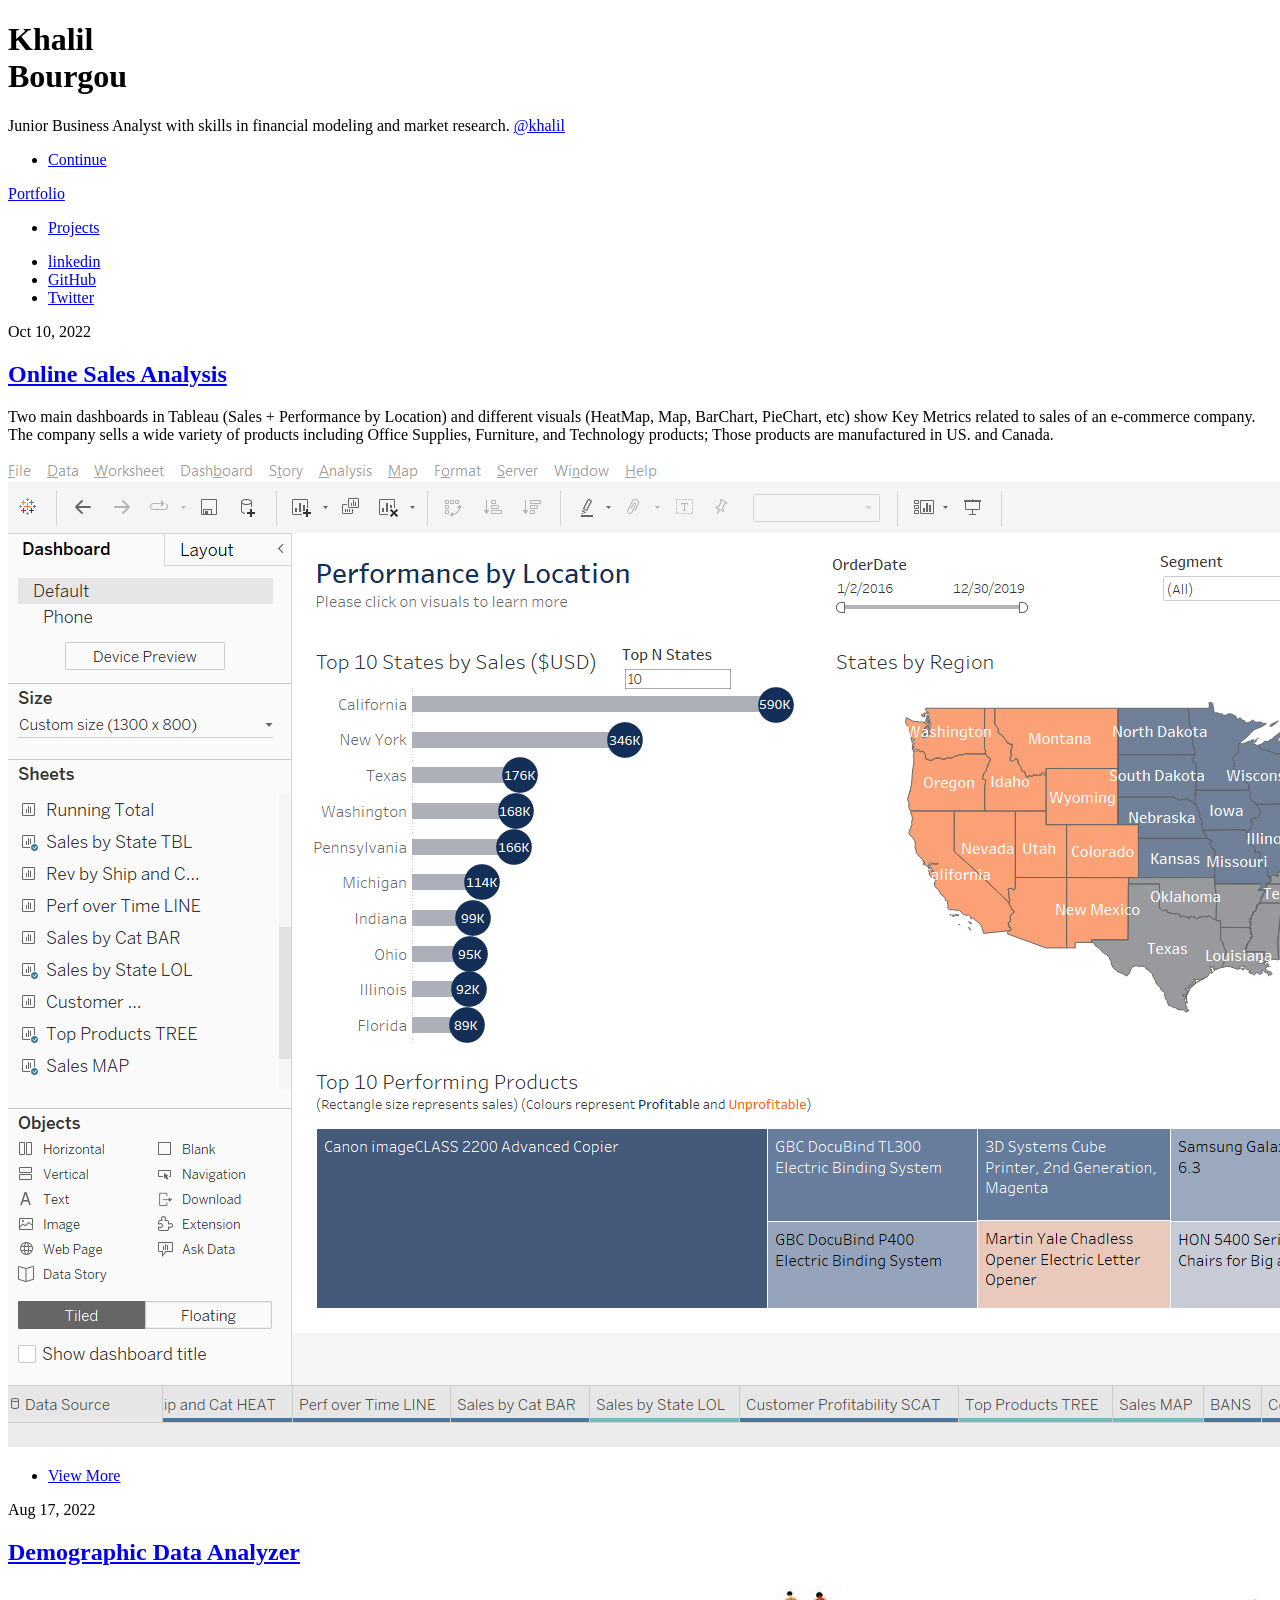
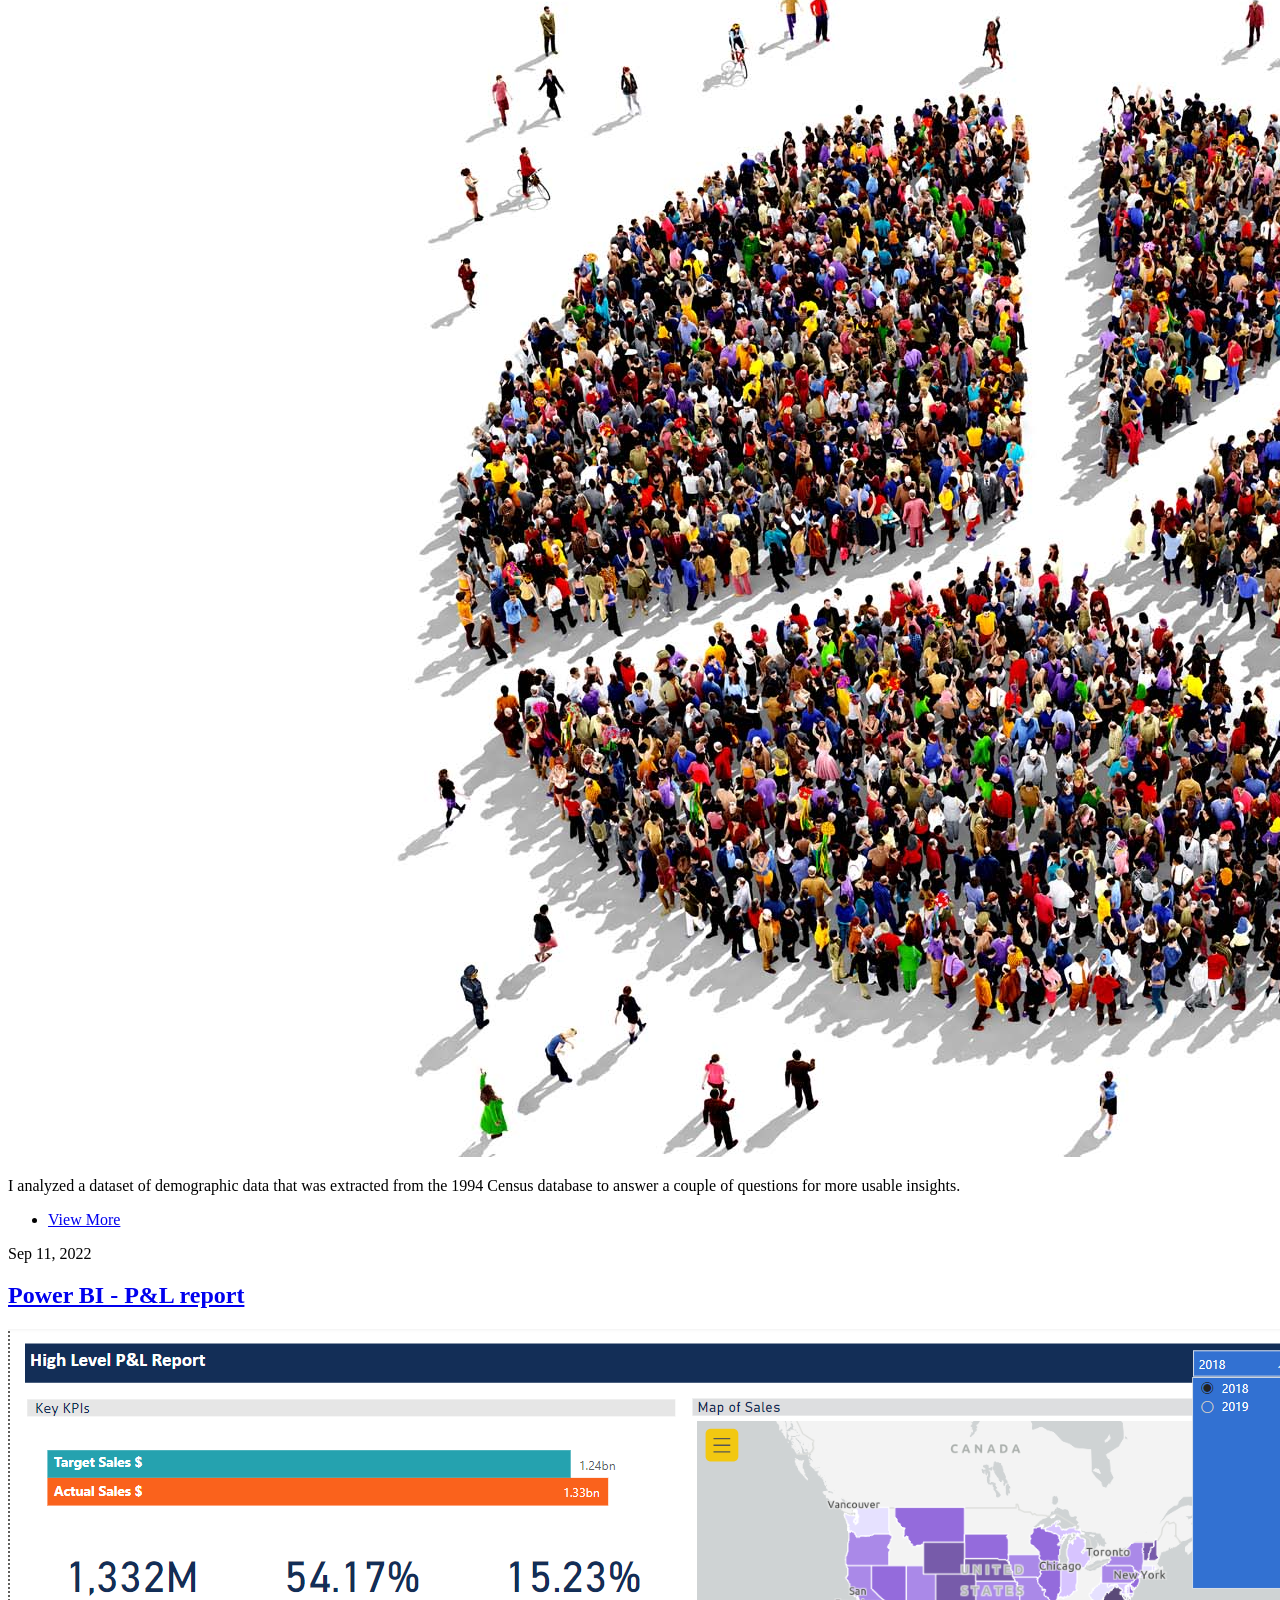
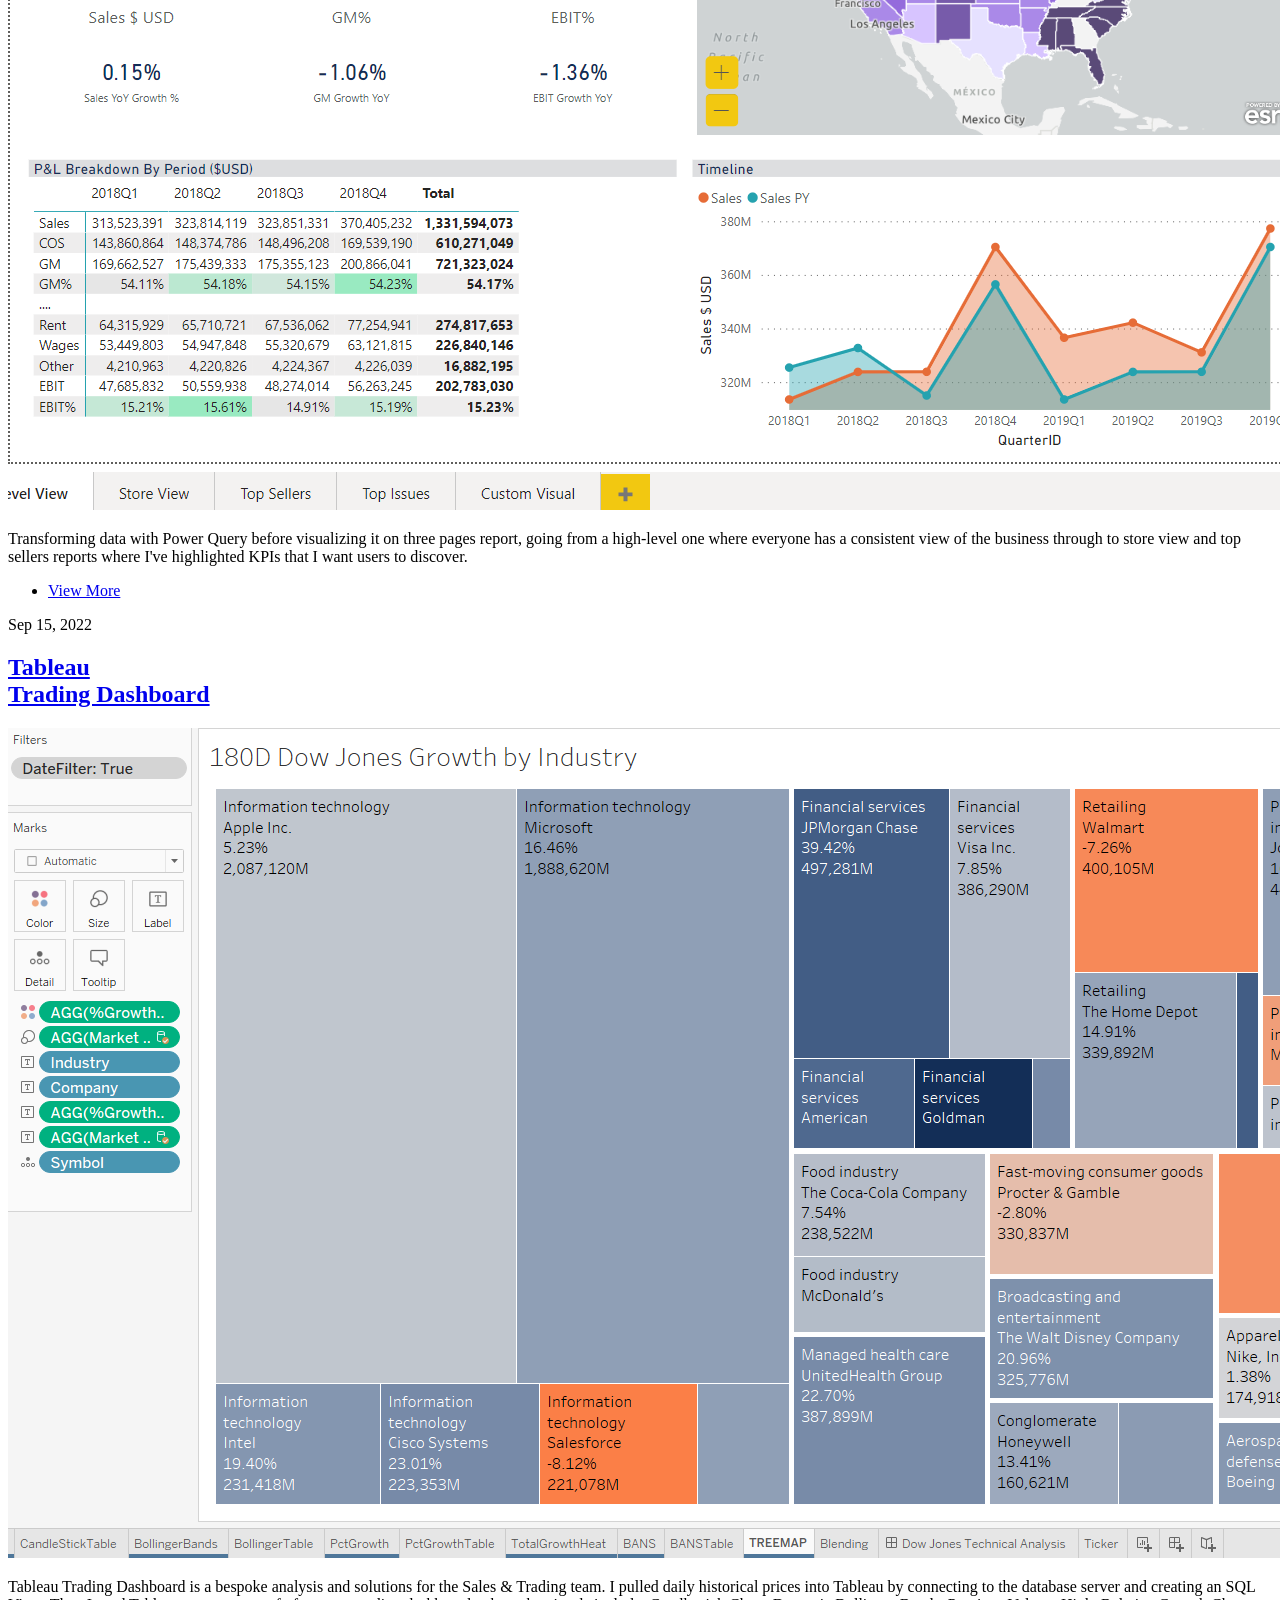
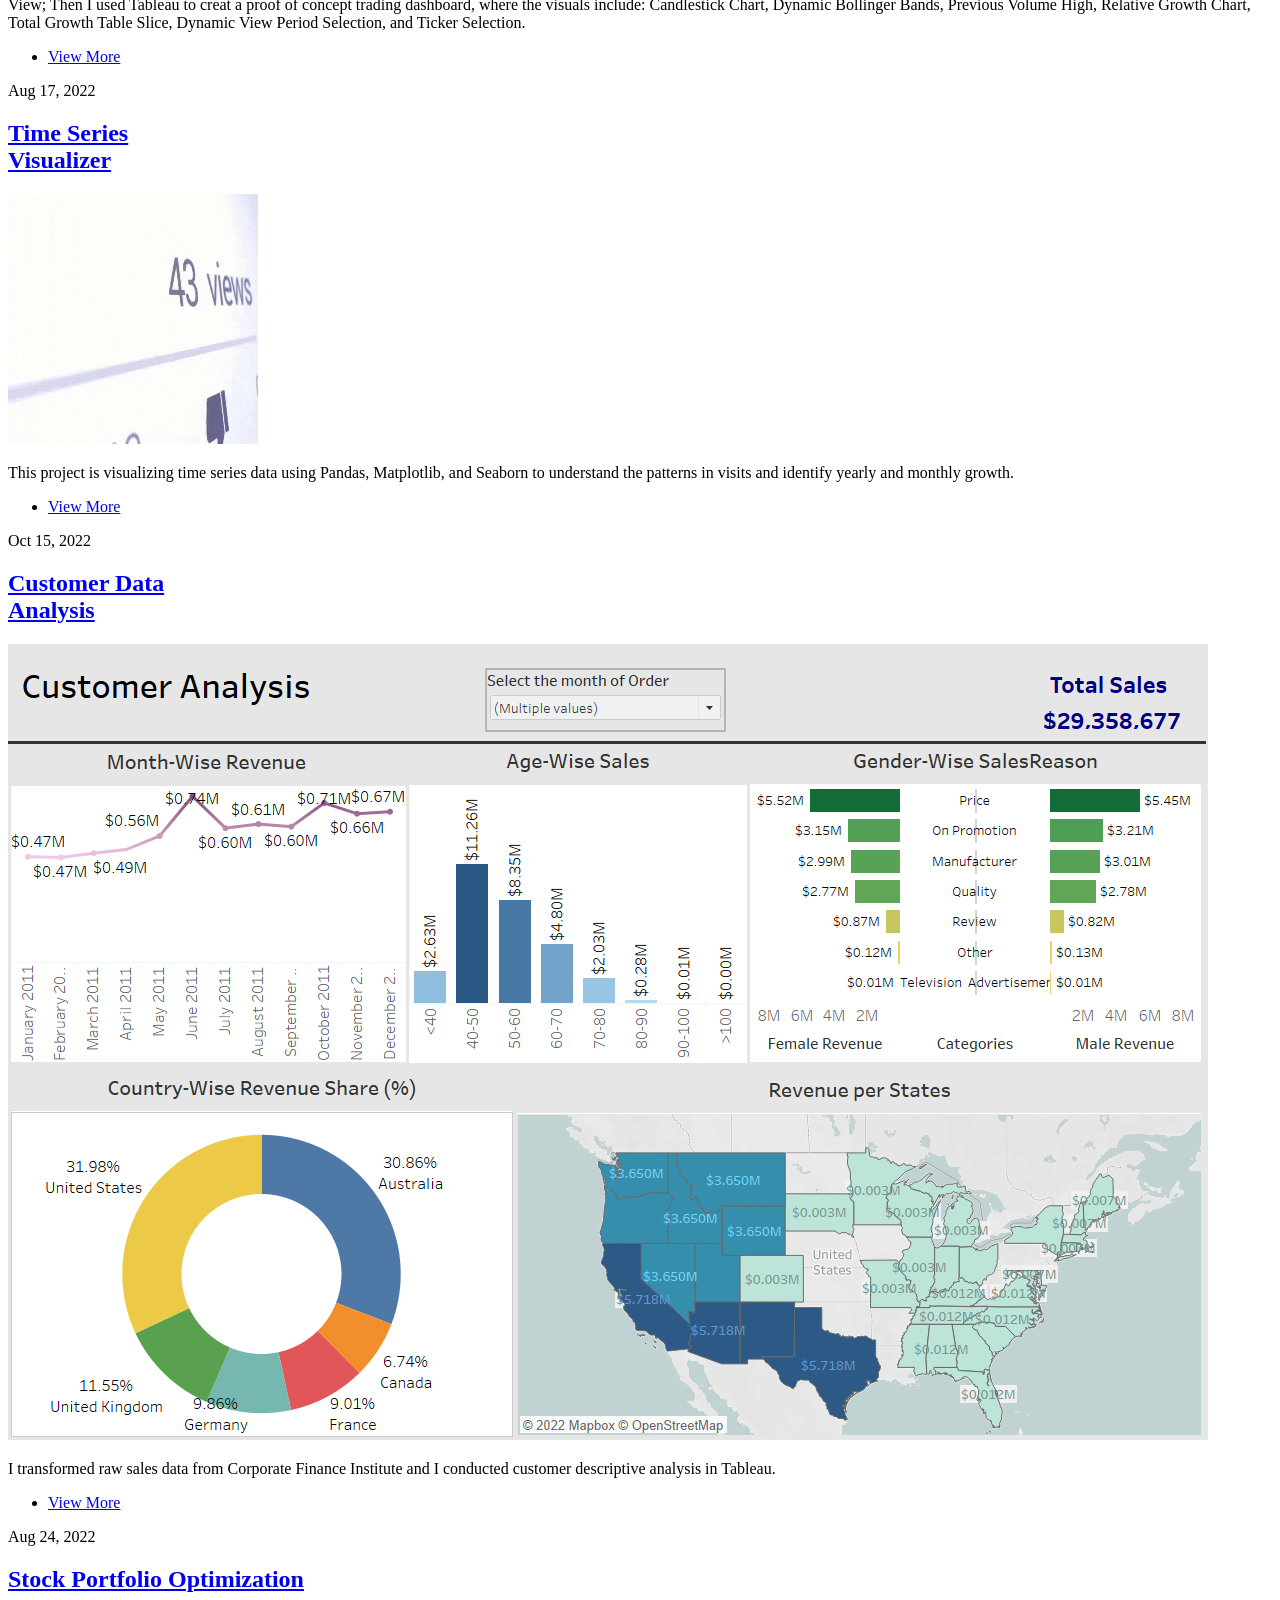
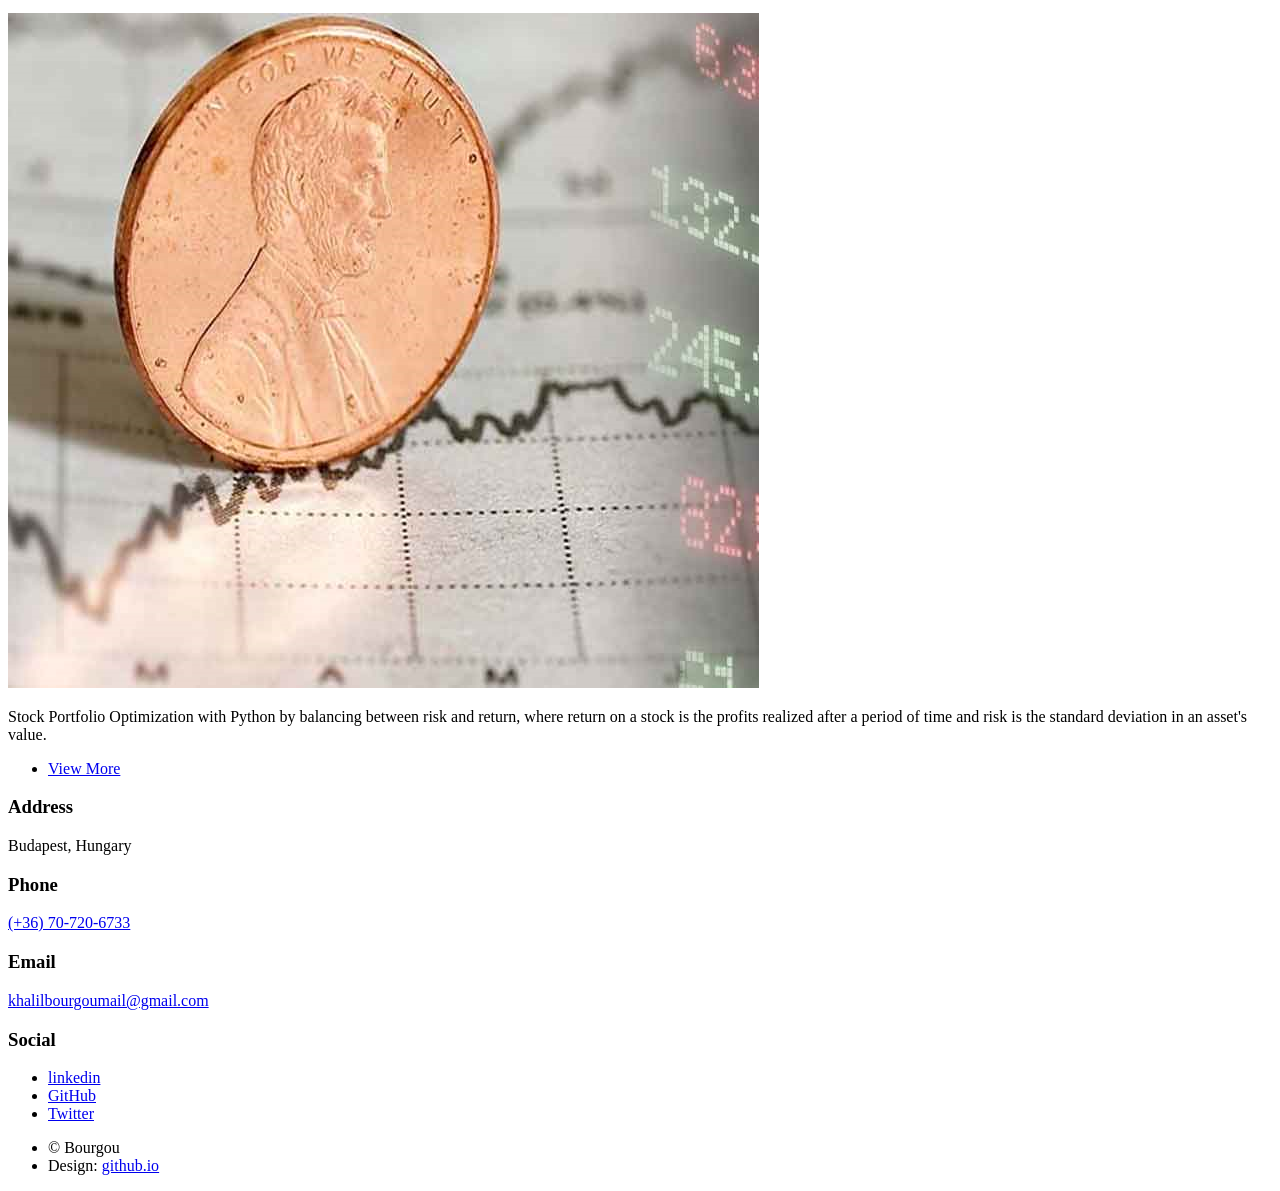
==== index.html @ 2103de6a "Init" ====
<!DOCTYPE HTML>
<!--
	Bourgov
-->
<html>
	<head>
		<title>Khalil Bourgou Portfolio</title>
		<meta charset="utf-8" />
		<meta name="viewport" content="width=device-width, initial-scale=1, user-scalable=no" />
		<link rel="stylesheet" href="assets/css/main.css" />
		<noscript><link rel="stylesheet" href="assets/css/noscript.css" /></noscript>
	</head>
	<body class="is-preload">

		<!-- Wrapper -->
			<div id="wrapper" class="fade-in">

				<!-- Intro -->
					<div id="intro">
						<h1>Khalil<br />
						Bourgou</h1>
						<p>Junior Business Analyst with skills in financial modeling and market research.  <a href="https://www.linkedin.com/in/khalilbourgou/">@khalil</a> 
						<ul class="actions">
							<li><a href="#header" class="button icon solid solo fa-arrow-down scrolly">Continue</a></li>
						</ul>
					</div>

				<!-- Header -->
					<header id="header">
						<a href="index.html" class="logo">Portfolio</a>
					</header>

				<!-- Nav -->
					<nav id="nav">
						<ul class="links">
							<li class="active"><a href="index.html">Projects</a></li>
							
						</ul>
						<ul class="icons">
							<li><a href="https://www.linkedin.com/in/khalilbourgou/" class="icon brands alt fa-linkedin"><span class="label">linkedin</span></a></li>
							<li><a href="https://github.com/Bourgov" class="icon brands alt fa-github"><span class="label">GitHub</span></a></li>
							<li><a href="https://twitter.com/Bourgou_" class="icon brands alt fa-twitter"><span class="label">Twitter</span></a></li>
						</ul>
					</nav>

				<!-- Main -->
					<div id="main">

						<!-- Featured Post -->
							<article class="post featured">
								<header class="major">
									<span class="date">Oct 10, 2022</span>
									<h2><a href="https://public.tableau.com/views/OnlineSalesAnalysis_16673229052980/PerformancebyLocation?:language=en-US&publish=yes&:display_count=n&:origin=viz_share_link">Online Sales Analysis<br />
									</a></h2>
									<p>Two main dashboards in Tableau (Sales + Performance by Location) and different visuals (HeatMap, Map, BarChart, PieChart, etc) show Key Metrics related to sales of an e-commerce company. The company sells a wide variety of products including Office Supplies, Furniture, and Technology products; Those products are manufactured in US. and Canada.
									</p>
								</header>
								<a href="https://public.tableau.com/views/OnlineSalesAnalysis_16673229052980/PerformancebyLocation?:language=en-US&publish=yes&:display_count=n&:origin=viz_share_link" class="image main"><img src="images/mainsales.png" alt="" /></a>
								<ul class="actions special">
									<li><a href="https://public.tableau.com/views/OnlineSalesAnalysis_16673229052980/PerformancebyLocation?:language=en-US&publish=yes&:display_count=n&:origin=viz_share_link" class="button large">View More</a></li>
								</ul>
							</article>

						<!-- Posts -->
							<section class="posts">
								<article>
									<header>
										<span class="date">Aug 17, 2022</span>
									<h2><a href="https://replit.com/@Bourgov/boilerplate-demographic-data-analyzer-Done?v=1#README.md">Demographic Data Analyzer<br />
									</a></h2>
								</header>
								<a href="https://replit.com/@Bourgov/boilerplate-demographic-data-analyzer-Done?v=1#README.md" class="image fit"><img src="images/demo.png" alt="" /></a>
								<p>I analyzed a dataset of demographic data that was extracted from the 1994 Census database to answer a couple of questions for more usable insights.<br />
								</p>
								<ul class="actions special">
									<li><a href="https://replit.com/@Bourgov/boilerplate-demographic-data-analyzer-Done?v=1#README.md" class="button">View More</a></li>
								</ul>
								</article>
								<article>
									<header>
										<span class="date">Sep 11, 2022</span>
										<h2><a href="https://github.com/Bourgov/PowerBI-Projects/blob/05364cc1189643a9fe2a55ef264ee5421b95c318/Power%20BI%20-%20P&L%20report.pdf">Power BI - P&L report</a></h2>
									</header>
									<a href="https://github.com/Bourgov/PowerBI-Projects/blob/05364cc1189643a9fe2a55ef264ee5421b95c318/Power%20BI%20-%20P&L%20report.pdf" class="image fit"><img src="images/powerbi.png" alt="" /></a>
									<p>Transforming data with Power Query before visualizing it on three pages report, going from a high-level one where everyone has a consistent view of the business through to store view and top sellers reports where I've highlighted KPIs that I want users to discover.</p>
									<ul class="actions special">
										<li><a href="https://github.com/Bourgov/PowerBI-Projects/blob/05364cc1189643a9fe2a55ef264ee5421b95c318/Power%20BI%20-%20P&L%20report.pdf" class="button">View More</a></li>
									</ul>
								</article>
								<article>
									<header>
										<span class="date">Sep 15, 2022</span>
										<h2><a href="https://public.tableau.com/views/TradingDashboard_16673112349890/DowJonesTechnicalAnalysis?:language=en-US&publish=yes&:display_count=n&:origin=viz_share_link">Tableau<br />
										Trading Dashboard</a></h2>
									</header>
									<a href="https://public.tableau.com/views/TradingDashboard_16673112349890/DowJonesTechnicalAnalysis?:language=en-US&publish=yes&:display_count=n&:origin=viz_share_link" class="image fit"><img src="images/trading.png" alt="" /></a>
									<p>Tableau Trading Dashboard is a bespoke analysis and solutions for the Sales & Trading team. I pulled daily historical prices into Tableau by connecting to the database server and creating an SQL View; Then I used Tableau to creat a proof of concept trading dashboard, where the visuals include: 
										Candlestick Chart, Dynamic Bollinger Bands, Previous Volume High, Relative Growth Chart, Total Growth Table Slice, Dynamic View Period Selection, and Ticker Selection.  </p>
									<ul class="actions special">
										<li><a href="https://public.tableau.com/views/TradingDashboard_16673112349890/DowJonesTechnicalAnalysis?:language=en-US&publish=yes&:display_count=n&:origin=viz_share_link" class="button">View More</a></li>
									</ul>
								</article>
								<article>
									<header>
										<span class="date">Aug 17, 2022</span>
										<h2><a href="https://replit.com/@Bourgov/Timeseriesvisualizer?v=1">Time Series<br />
										Visualizer</a></h2>
									</header>
									<a href="https://replit.com/@Bourgov/Timeseriesvisualizer?v=1" class="image fit"><img src="images/giphy.gif" alt="" /></a>
									<p>This project is visualizing time series data using Pandas, Matplotlib, and Seaborn to understand the patterns in visits and identify yearly and monthly growth.</p>
									<ul class="actions special">
										<li><a href="https://replit.com/@Bourgov/Timeseriesvisualizer?v=1" class="button">View More</a></li>
									</ul>
								</article>
								<article>
									<header>
										<span class="date">Oct 15, 2022</span>
										<h2><a href="https://public.tableau.com/views/sales_16667332130280/CustomerAnalysisDashboard?:language=en-US&publish=yes&:display_count=n&:origin=viz_share_link">Customer Data <br />
											Analysis</a></h2>
									</header>
									<a href="https://public.tableau.com/views/sales_16667332130280/CustomerAnalysisDashboard?:language=en-US&publish=yes&:display_count=n&:origin=viz_share_link" class="image fit"><img src="images/cda.png" alt="" /></a>
									<p>I transformed raw sales data from Corporate Finance Institute and I conducted customer descriptive analysis in Tableau.</p>
									<ul class="actions special">
										<li><a href="https://public.tableau.com/views/sales_16667332130280/CustomerAnalysisDashboard?:language=en-US&publish=yes&:display_count=n&:origin=viz_share_link" class="button">View More</a></li>
									</ul>
								</article>
								<article>
									<header>
										<span class="date">Aug 24, 2022</span>
										<h2><a href="https://github.com/Bourgov/Portfolio-Opt.git">Stock Portfolio Optimization<br />
										</a></h2>
									</header>
									<a href="https://github.com/Bourgov/Portfolio-Opt.git" class="image fit"><img src="images/stock.png" alt="" /></a>
									<p>Stock Portfolio Optimization with Python by balancing between risk and return, where return on a stock is the profits realized after a period of time and risk is the standard deviation in an asset's value.</p>
									<ul class="actions special">
										<li><a href="https://github.com/Bourgov/Portfolio-Opt.git" class="button">View More</a></li>
									</ul>
								</article>
								
							</section>



					</div>

				<!-- Footer -->
					<footer id="footer">
						</section>
						<section class="split contact">
							<section class="alt">
								<h3>Address</h3>
								<p>Budapest, Hungary<br />
								</p>
							</section>
							<section>
								<h3>Phone</h3>
								<p><a href="#">(+36) 70-720-6733</a></p>
							</section>
							<section>
								<h3>Email</h3>
								<p><a href="#">khalilbourgoumail@gmail.com</a></p>
							</section>
							<section>
								<h3>Social</h3>
								<ul class="icons alt">
									<li><a href="https://www.linkedin.com/in/khalilbourgou/" class="icon brands alt fa-linkedin"><span class="label">linkedin</span></a></li>
									<li><a href="https://github.com/Bourgov" class="icon brands alt fa-github"><span class="label">GitHub</span></a></li>
									<li><a href="https://twitter.com/Bourgou_" class="icon brands alt fa-twitter"><span class="label">Twitter</span></a></li>
								</ul>
							</section>
						</section>
					</footer>

				<!-- Copyright -->
					<div id="copyright">
						<ul><li>&copy; Bourgou</li><li>Design: <a href="https://bourgov.github.io">github.io</a></li></ul>
					</div>

			</div>

		<!-- Scripts -->
			<script src="assets/js/jquery.min.js"></script>
			<script src="assets/js/jquery.scrollex.min.js"></script>
			<script src="assets/js/jquery.scrolly.min.js"></script>
			<script src="assets/js/browser.min.js"></script>
			<script src="assets/js/breakpoints.min.js"></script>
			<script src="assets/js/util.js"></script>
			<script src="assets/js/main.js"></script>

	</body>
</html>
---- assets/css/main.css ----
@import url(fontawesome-all.min.css);
@import url("https://fonts.googleapis.com/css?family=Merriweather:300,700,300italic,700italic|Source+Sans+Pro:900");

/*
	Massively by HTML5 UP
	html5up.net | @ajlkn
	Free for personal and commercial use under the CCA 3.0 license (html5up.net/license)
*/

html, body, div, span, applet, object,
iframe, h1, h2, h3, h4, h5, h6, p, blockquote,
pre, a, abbr, acronym, address, big, cite,
code, del, dfn, em, img, ins, kbd, q, s, samp,
small, strike, strong, sub, sup, tt, var, b,
u, i, center, dl, dt, dd, ol, ul, li, fieldset,
form, label, legend, table, caption, tbody,
tfoot, thead, tr, th, td, article, aside,
canvas, details, embed, figure, figcaption,
footer, header, hgroup, menu, nav, output, ruby,
section, summary, time, mark, audio, video {
	margin: 0;
	padding: 0;
	border: 0;
	font-size: 100%;
	font: inherit;
	vertical-align: baseline;}

article, aside, details, figcaption, figure,
footer, header, hgroup, menu, nav, section {
	display: block;}

body {
	line-height: 1;
}

ol, ul {
	list-style: none;
}

blockquote, q {
	quotes: none;
}

	blockquote:before, blockquote:after, q:before, q:after {
		content: '';
		content: none;
	}

table {
	border-collapse: collapse;
	border-spacing: 0;
}

body {
	-webkit-text-size-adjust: none;
}

mark {
	background-color: transparent;
	color: inherit;
}

input::-moz-focus-inner {
	border: 0;
	padding: 0;
}

input, select, textarea {
	-moz-appearance: none;
	-webkit-appearance: none;
	-ms-appearance: none;
	appearance: none;
}

/* Basic */

	@-ms-viewport {
		width: device-width;
	}

	body {
		-ms-overflow-style: scrollbar;
	}

	@media screen and (max-width: 480px) {

		html, body {
			min-width: 320px;
		}

	}

	html {
		box-sizing: border-box;
	}

	*, *:before, *:after {
		box-sizing: inherit;
	}

	body {
		background-color: #1e252d;
	}

		body.is-preload *, body.is-preload *:before, body.is-preload *:after {
			-moz-animation: none !important;
			-webkit-animation: none !important;
			-ms-animation: none !important;
			animation: none !important;
			-moz-transition: none !important;
			-webkit-transition: none !important;
			-ms-transition: none !important;
			transition: none !important;
		}

/* Type */

	html {
		font-size: 16pt;
	}

		@media screen and (max-width: 1680px) {

			html {
				font-size: 12pt;
			}

		}

		@media screen and (max-width: 1280px) {

			html {
				font-size: 11pt;
			}

		}

		@media screen and (max-width: 360px) {

			html {
				font-size: 10pt;
			}

		}

	body {
		color: #212931;
	}

	body, input, select, textarea {
		font-family: "Merriweather", Georgia, serif;
		font-weight: 300;
		font-size: 1rem;
		line-height: 2.375;
	}

	a {
		-moz-transition: color 0.2s ease-in-out, background-color 0.2s ease-in-out, border-color 0.2s ease-in-out, box-shadow 0.2s ease-in-out;
		-webkit-transition: color 0.2s ease-in-out, background-color 0.2s ease-in-out, border-color 0.2s ease-in-out, box-shadow 0.2s ease-in-out;
		-ms-transition: color 0.2s ease-in-out, background-color 0.2s ease-in-out, border-color 0.2s ease-in-out, box-shadow 0.2s ease-in-out;
		transition: color 0.2s ease-in-out, background-color 0.2s ease-in-out, border-color 0.2s ease-in-out, box-shadow 0.2s ease-in-out;
		border-bottom: dotted 1px;
		text-decoration: none;
	}

		a:hover {
			border-bottom-color: transparent;
		}

	strong, b {
		font-weight: 600;
	}

	em, i {
		font-style: italic;
	}

	p {
		text-align: justify;
		margin: 0 0 2rem 0;
	}

	h1, h2, h3, h4, h5, h6 {
		font-family: "Source Sans Pro", Helvetica, sans-serif;
		font-weight: 900;
		line-height: 1.5;
		letter-spacing: 0.075em;
		text-transform: uppercase;
		margin: 0 0 1rem 0;
	}

		h1 a, h2 a, h3 a, h4 a, h5 a, h6 a {
			border-bottom: 0;
			color: inherit;
			text-decoration: none;
		}

	h1 {
		font-size: 4rem;
		line-height: 1.1;
		margin: 0 0 2rem 0;
	}

	h2 {
		font-size: 1.75rem;
		line-height: 1.3;
		margin: 0 0 1.5rem 0;
	}

	h3 {
		font-size: 1.25rem;
		margin: 0 0 1.5rem 0;
	}

	h4 {
		font-size: 1rem;
	}

	h5 {
		font-size: 0.9rem;
	}

	h6 {
		font-size: 0.8rem;
	}

	sub {
		font-size: 0.8rem;
		position: relative;
		top: 0.5rem;
	}

	sup {
		font-size: 0.8rem;
		position: relative;
		top: -0.5rem;
	}

	blockquote {
		border-left: solid 4px;
		font-style: italic;
		margin: 0 0 2rem 0;
		padding: 0.5rem 0 0.5rem 2rem;
	}

	code {
		border: solid 2px;
		font-family: "Courier New", monospace;
		font-size: 0.9rem;
		margin: 0 0.25rem;
		padding: 0.25rem 0.65rem;
	}

	pre {
		-webkit-overflow-scrolling: touch;
		font-family: "Courier New", monospace;
		font-size: 0.9rem;
		margin: 0 0 2rem 0;
	}

		pre code {
			display: block;
			line-height: 1.75;
			padding: 1rem 1.5rem;
			overflow-x: auto;
		}

	hr {
		border: 0;
		border-bottom: solid 2px;
		margin: 3rem 0;
	}

		hr.major {
			margin: 5rem 0;
		}

	.align-left {
		text-align: left;
	}

	.align-center {
		text-align: center;
	}

	.align-right {
		text-align: right;
	}

	input, select, textarea {
		color: #212931;
	}

	a {
		color: #212931;
		border-bottom-color: rgba(33, 41, 49, 0.5);
	}

		a:hover {
			border-bottom-color: transparent;
			color: #18bfef !important;
		}

	strong, b {
		color: #212931;
	}

	h1, h2, h3, h4, h5, h6 {
		color: #212931;
	}

	blockquote {
		border-left-color: #eeeeee;
	}

	code {
		background: rgba(220, 220, 220, 0.25);
		border-color: #eeeeee;
	}

	hr {
		border-bottom-color: #eeeeee;
	}

/* Row */

	.row {
		display: flex;
		flex-wrap: wrap;
		box-sizing: border-box;
		align-items: stretch;
	}

		.row > * {
			box-sizing: border-box;
		}

		.row.gtr-uniform > * > :last-child {
			margin-bottom: 0;
		}

		.row.aln-left {
			justify-content: flex-start;
		}

		.row.aln-center {
			justify-content: center;
		}

		.row.aln-right {
			justify-content: flex-end;
		}

		.row.aln-top {
			align-items: flex-start;
		}

		.row.aln-middle {
			align-items: center;
		}

		.row.aln-bottom {
			align-items: flex-end;
		}

		.row > .imp {
			order: -1;
		}

		.row > .col-1 {
			width: 8.33333%;
		}

		.row > .off-1 {
			margin-left: 8.33333%;
		}

		.row > .col-2 {
			width: 16.66667%;
		}

		.row > .off-2 {
			margin-left: 16.66667%;
		}

		.row > .col-3 {
			width: 25%;
		}

		.row > .off-3 {
			margin-left: 25%;
		}

		.row > .col-4 {
			width: 33.33333%;
		}

		.row > .off-4 {
			margin-left: 33.33333%;
		}

		.row > .col-5 {
			width: 41.66667%;
		}

		.row > .off-5 {
			margin-left: 41.66667%;
		}

		.row > .col-6 {
			width: 50%;
		}

		.row > .off-6 {
			margin-left: 50%;
		}

		.row > .col-7 {
			width: 58.33333%;
		}

		.row > .off-7 {
			margin-left: 58.33333%;
		}

		.row > .col-8 {
			width: 66.66667%;
		}

		.row > .off-8 {
			margin-left: 66.66667%;
		}

		.row > .col-9 {
			width: 75%;
		}

		.row > .off-9 {
			margin-left: 75%;
		}

		.row > .col-10 {
			width: 83.33333%;
		}

		.row > .off-10 {
			margin-left: 83.33333%;
		}

		.row > .col-11 {
			width: 91.66667%;
		}

		.row > .off-11 {
			margin-left: 91.66667%;
		}

		.row > .col-12 {
			width: 100%;
		}

		.row > .off-12 {
			margin-left: 100%;
		}

		.row.gtr-0 {
			margin-top: 0;
			margin-left: 0rem;
		}

			.row.gtr-0 > * {
				padding: 0 0 0 0rem;
			}

			.row.gtr-0.gtr-uniform {
				margin-top: 0rem;
			}

				.row.gtr-0.gtr-uniform > * {
					padding-top: 0rem;
				}

		.row.gtr-25 {
			margin-top: 0;
			margin-left: -0.375rem;
		}

			.row.gtr-25 > * {
				padding: 0 0 0 0.375rem;
			}

			.row.gtr-25.gtr-uniform {
				margin-top: -0.375rem;
			}

				.row.gtr-25.gtr-uniform > * {
					padding-top: 0.375rem;
				}

		.row.gtr-50 {
			margin-top: 0;
			margin-left: -0.75rem;
		}

			.row.gtr-50 > * {
				padding: 0 0 0 0.75rem;
			}

			.row.gtr-50.gtr-uniform {
				margin-top: -0.75rem;
			}

				.row.gtr-50.gtr-uniform > * {
					padding-top: 0.75rem;
				}

		.row {
			margin-top: 0;
			margin-left: -1.5rem;
		}

			.row > * {
				padding: 0 0 0 1.5rem;
			}

			.row.gtr-uniform {
				margin-top: -1.5rem;
			}

				.row.gtr-uniform > * {
					padding-top: 1.5rem;
				}

		.row.gtr-150 {
			margin-top: 0;
			margin-left: -2.25rem;
		}

			.row.gtr-150 > * {
				padding: 0 0 0 2.25rem;
			}

			.row.gtr-150.gtr-uniform {
				margin-top: -2.25rem;
			}

				.row.gtr-150.gtr-uniform > * {
					padding-top: 2.25rem;
				}

		.row.gtr-200 {
			margin-top: 0;
			margin-left: -3rem;
		}

			.row.gtr-200 > * {
				padding: 0 0 0 3rem;
			}

			.row.gtr-200.gtr-uniform {
				margin-top: -3rem;
			}

				.row.gtr-200.gtr-uniform > * {
					padding-top: 3rem;
				}

		@media screen and (max-width: 1680px) {

			.row {
				display: flex;
				flex-wrap: wrap;
				box-sizing: border-box;
				align-items: stretch;
			}

				.row > * {
					box-sizing: border-box;
				}

				.row.gtr-uniform > * > :last-child {
					margin-bottom: 0;
				}

				.row.aln-left {
					justify-content: flex-start;
				}

				.row.aln-center {
					justify-content: center;
				}

				.row.aln-right {
					justify-content: flex-end;
				}

				.row.aln-top {
					align-items: flex-start;
				}

				.row.aln-middle {
					align-items: center;
				}

				.row.aln-bottom {
					align-items: flex-end;
				}

				.row > .imp-xlarge {
					order: -1;
				}

				.row > .col-1-xlarge {
					width: 8.33333%;
				}

				.row > .off-1-xlarge {
					margin-left: 8.33333%;
				}

				.row > .col-2-xlarge {
					width: 16.66667%;
				}

				.row > .off-2-xlarge {
					margin-left: 16.66667%;
				}

				.row > .col-3-xlarge {
					width: 25%;
				}

				.row > .off-3-xlarge {
					margin-left: 25%;
				}

				.row > .col-4-xlarge {
					width: 33.33333%;
				}

				.row > .off-4-xlarge {
					margin-left: 33.33333%;
				}

				.row > .col-5-xlarge {
					width: 41.66667%;
				}

				.row > .off-5-xlarge {
					margin-left: 41.66667%;
				}

				.row > .col-6-xlarge {
					width: 50%;
				}

				.row > .off-6-xlarge {
					margin-left: 50%;
				}

				.row > .col-7-xlarge {
					width: 58.33333%;
				}

				.row > .off-7-xlarge {
					margin-left: 58.33333%;
				}

				.row > .col-8-xlarge {
					width: 66.66667%;
				}

				.row > .off-8-xlarge {
					margin-left: 66.66667%;
				}

				.row > .col-9-xlarge {
					width: 75%;
				}

				.row > .off-9-xlarge {
					margin-left: 75%;
				}

				.row > .col-10-xlarge {
					width: 83.33333%;
				}

				.row > .off-10-xlarge {
					margin-left: 83.33333%;
				}

				.row > .col-11-xlarge {
					width: 91.66667%;
				}

				.row > .off-11-xlarge {
					margin-left: 91.66667%;
				}

				.row > .col-12-xlarge {
					width: 100%;
				}

				.row > .off-12-xlarge {
					margin-left: 100%;
				}

				.row.gtr-0 {
					margin-top: 0;
					margin-left: 0rem;
				}

					.row.gtr-0 > * {
						padding: 0 0 0 0rem;
					}

					.row.gtr-0.gtr-uniform {
						margin-top: 0rem;
					}

						.row.gtr-0.gtr-uniform > * {
							padding-top: 0rem;
						}

				.row.gtr-25 {
					margin-top: 0;
					margin-left: -0.375rem;
				}

					.row.gtr-25 > * {
						padding: 0 0 0 0.375rem;
					}

					.row.gtr-25.gtr-uniform {
						margin-top: -0.375rem;
					}

						.row.gtr-25.gtr-uniform > * {
							padding-top: 0.375rem;
						}

				.row.gtr-50 {
					margin-top: 0;
					margin-left: -0.75rem;
				}

					.row.gtr-50 > * {
						padding: 0 0 0 0.75rem;
					}

					.row.gtr-50.gtr-uniform {
						margin-top: -0.75rem;
					}

						.row.gtr-50.gtr-uniform > * {
							padding-top: 0.75rem;
						}

				.row {
					margin-top: 0;
					margin-left: -1.5rem;
				}

					.row > * {
						padding: 0 0 0 1.5rem;
					}

					.row.gtr-uniform {
						margin-top: -1.5rem;
					}

						.row.gtr-uniform > * {
							padding-top: 1.5rem;
						}

				.row.gtr-150 {
					margin-top: 0;
					margin-left: -2.25rem;
				}

					.row.gtr-150 > * {
						padding: 0 0 0 2.25rem;
					}

					.row.gtr-150.gtr-uniform {
						margin-top: -2.25rem;
					}

						.row.gtr-150.gtr-uniform > * {
							padding-top: 2.25rem;
						}

				.row.gtr-200 {
					margin-top: 0;
					margin-left: -3rem;
				}

					.row.gtr-200 > * {
						padding: 0 0 0 3rem;
					}

					.row.gtr-200.gtr-uniform {
						margin-top: -3rem;
					}

						.row.gtr-200.gtr-uniform > * {
							padding-top: 3rem;
						}

		}

		@media screen and (max-width: 1280px) {

			.row {
				display: flex;
				flex-wrap: wrap;
				box-sizing: border-box;
				align-items: stretch;
			}

				.row > * {
					box-sizing: border-box;
				}

				.row.gtr-uniform > * > :last-child {
					margin-bottom: 0;
				}

				.row.aln-left {
					justify-content: flex-start;
				}

				.row.aln-center {
					justify-content: center;
				}

				.row.aln-right {
					justify-content: flex-end;
				}

				.row.aln-top {
					align-items: flex-start;
				}

				.row.aln-middle {
					align-items: center;
				}

				.row.aln-bottom {
					align-items: flex-end;
				}

				.row > .imp-large {
					order: -1;
				}

				.row > .col-1-large {
					width: 8.33333%;
				}

				.row > .off-1-large {
					margin-left: 8.33333%;
				}

				.row > .col-2-large {
					width: 16.66667%;
				}

				.row > .off-2-large {
					margin-left: 16.66667%;
				}

				.row > .col-3-large {
					width: 25%;
				}

				.row > .off-3-large {
					margin-left: 25%;
				}

				.row > .col-4-large {
					width: 33.33333%;
				}

				.row > .off-4-large {
					margin-left: 33.33333%;
				}

				.row > .col-5-large {
					width: 41.66667%;
				}

				.row > .off-5-large {
					margin-left: 41.66667%;
				}

				.row > .col-6-large {
					width: 50%;
				}

				.row > .off-6-large {
					margin-left: 50%;
				}

				.row > .col-7-large {
					width: 58.33333%;
				}

				.row > .off-7-large {
					margin-left: 58.33333%;
				}

				.row > .col-8-large {
					width: 66.66667%;
				}

				.row > .off-8-large {
					margin-left: 66.66667%;
				}

				.row > .col-9-large {
					width: 75%;
				}

				.row > .off-9-large {
					margin-left: 75%;
				}

				.row > .col-10-large {
					width: 83.33333%;
				}

				.row > .off-10-large {
					margin-left: 83.33333%;
				}

				.row > .col-11-large {
					width: 91.66667%;
				}

				.row > .off-11-large {
					margin-left: 91.66667%;
				}

				.row > .col-12-large {
					width: 100%;
				}

				.row > .off-12-large {
					margin-left: 100%;
				}

				.row.gtr-0 {
					margin-top: 0;
					margin-left: 0rem;
				}

					.row.gtr-0 > * {
						padding: 0 0 0 0rem;
					}

					.row.gtr-0.gtr-uniform {
						margin-top: 0rem;
					}

						.row.gtr-0.gtr-uniform > * {
							padding-top: 0rem;
						}

				.row.gtr-25 {
					margin-top: 0;
					margin-left: -0.375rem;
				}

					.row.gtr-25 > * {
						padding: 0 0 0 0.375rem;
					}

					.row.gtr-25.gtr-uniform {
						margin-top: -0.375rem;
					}

						.row.gtr-25.gtr-uniform > * {
							padding-top: 0.375rem;
						}

				.row.gtr-50 {
					margin-top: 0;
					margin-left: -0.75rem;
				}

					.row.gtr-50 > * {
						padding: 0 0 0 0.75rem;
					}

					.row.gtr-50.gtr-uniform {
						margin-top: -0.75rem;
					}

						.row.gtr-50.gtr-uniform > * {
							padding-top: 0.75rem;
						}

				.row {
					margin-top: 0;
					margin-left: -1.5rem;
				}

					.row > * {
						padding: 0 0 0 1.5rem;
					}

					.row.gtr-uniform {
						margin-top: -1.5rem;
					}

						.row.gtr-uniform > * {
							padding-top: 1.5rem;
						}

				.row.gtr-150 {
					margin-top: 0;
					margin-left: -2.25rem;
				}

					.row.gtr-150 > * {
						padding: 0 0 0 2.25rem;
					}

					.row.gtr-150.gtr-uniform {
						margin-top: -2.25rem;
					}

						.row.gtr-150.gtr-uniform > * {
							padding-top: 2.25rem;
						}

				.row.gtr-200 {
					margin-top: 0;
					margin-left: -3rem;
				}

					.row.gtr-200 > * {
						padding: 0 0 0 3rem;
					}

					.row.gtr-200.gtr-uniform {
						margin-top: -3rem;
					}

						.row.gtr-200.gtr-uniform > * {
							padding-top: 3rem;
						}

		}

		@media screen and (max-width: 980px) {

			.row {
				display: flex;
				flex-wrap: wrap;
				box-sizing: border-box;
				align-items: stretch;
			}

				.row > * {
					box-sizing: border-box;
				}

				.row.gtr-uniform > * > :last-child {
					margin-bottom: 0;
				}

				.row.aln-left {
					justify-content: flex-start;
				}

				.row.aln-center {
					justify-content: center;
				}

				.row.aln-right {
					justify-content: flex-end;
				}

				.row.aln-top {
					align-items: flex-start;
				}

				.row.aln-middle {
					align-items: center;
				}

				.row.aln-bottom {
					align-items: flex-end;
				}

				.row > .imp-medium {
					order: -1;
				}

				.row > .col-1-medium {
					width: 8.33333%;
				}

				.row > .off-1-medium {
					margin-left: 8.33333%;
				}

				.row > .col-2-medium {
					width: 16.66667%;
				}

				.row > .off-2-medium {
					margin-left: 16.66667%;
				}

				.row > .col-3-medium {
					width: 25%;
				}

				.row > .off-3-medium {
					margin-left: 25%;
				}

				.row > .col-4-medium {
					width: 33.33333%;
				}

				.row > .off-4-medium {
					margin-left: 33.33333%;
				}

				.row > .col-5-medium {
					width: 41.66667%;
				}

				.row > .off-5-medium {
					margin-left: 41.66667%;
				}

				.row > .col-6-medium {
					width: 50%;
				}

				.row > .off-6-medium {
					margin-left: 50%;
				}

				.row > .col-7-medium {
					width: 58.33333%;
				}

				.row > .off-7-medium {
					margin-left: 58.33333%;
				}

				.row > .col-8-medium {
					width: 66.66667%;
				}

				.row > .off-8-medium {
					margin-left: 66.66667%;
				}

				.row > .col-9-medium {
					width: 75%;
				}

				.row > .off-9-medium {
					margin-left: 75%;
				}

				.row > .col-10-medium {
					width: 83.33333%;
				}

				.row > .off-10-medium {
					margin-left: 83.33333%;
				}

				.row > .col-11-medium {
					width: 91.66667%;
				}

				.row > .off-11-medium {
					margin-left: 91.66667%;
				}

				.row > .col-12-medium {
					width: 100%;
				}

				.row > .off-12-medium {
					margin-left: 100%;
				}

				.row.gtr-0 {
					margin-top: 0;
					margin-left: 0rem;
				}

					.row.gtr-0 > * {
						padding: 0 0 0 0rem;
					}

					.row.gtr-0.gtr-uniform {
						margin-top: 0rem;
					}

						.row.gtr-0.gtr-uniform > * {
							padding-top: 0rem;
						}

				.row.gtr-25 {
					margin-top: 0;
					margin-left: -0.375rem;
				}

					.row.gtr-25 > * {
						padding: 0 0 0 0.375rem;
					}

					.row.gtr-25.gtr-uniform {
						margin-top: -0.375rem;
					}

						.row.gtr-25.gtr-uniform > * {
							padding-top: 0.375rem;
						}

				.row.gtr-50 {
					margin-top: 0;
					margin-left: -0.75rem;
				}

					.row.gtr-50 > * {
						padding: 0 0 0 0.75rem;
					}

					.row.gtr-50.gtr-uniform {
						margin-top: -0.75rem;
					}

						.row.gtr-50.gtr-uniform > * {
							padding-top: 0.75rem;
						}

				.row {
					margin-top: 0;
					margin-left: -1.5rem;
				}

					.row > * {
						padding: 0 0 0 1.5rem;
					}

					.row.gtr-uniform {
						margin-top: -1.5rem;
					}

						.row.gtr-uniform > * {
							padding-top: 1.5rem;
						}

				.row.gtr-150 {
					margin-top: 0;
					margin-left: -2.25rem;
				}

					.row.gtr-150 > * {
						padding: 0 0 0 2.25rem;
					}

					.row.gtr-150.gtr-uniform {
						margin-top: -2.25rem;
					}

						.row.gtr-150.gtr-uniform > * {
							padding-top: 2.25rem;
						}

				.row.gtr-200 {
					margin-top: 0;
					margin-left: -3rem;
				}

					.row.gtr-200 > * {
						padding: 0 0 0 3rem;
					}

					.row.gtr-200.gtr-uniform {
						margin-top: -3rem;
					}

						.row.gtr-200.gtr-uniform > * {
							padding-top: 3rem;
						}

		}

		@media screen and (max-width: 736px) {

			.row {
				display: flex;
				flex-wrap: wrap;
				box-sizing: border-box;
				align-items: stretch;
			}

				.row > * {
					box-sizing: border-box;
				}

				.row.gtr-uniform > * > :last-child {
					margin-bottom: 0;
				}

				.row.aln-left {
					justify-content: flex-start;
				}

				.row.aln-center {
					justify-content: center;
				}

				.row.aln-right {
					justify-content: flex-end;
				}

				.row.aln-top {
					align-items: flex-start;
				}

				.row.aln-middle {
					align-items: center;
				}

				.row.aln-bottom {
					align-items: flex-end;
				}

				.row > .imp-small {
					order: -1;
				}

				.row > .col-1-small {
					width: 8.33333%;
				}

				.row > .off-1-small {
					margin-left: 8.33333%;
				}

				.row > .col-2-small {
					width: 16.66667%;
				}

				.row > .off-2-small {
					margin-left: 16.66667%;
				}

				.row > .col-3-small {
					width: 25%;
				}

				.row > .off-3-small {
					margin-left: 25%;
				}

				.row > .col-4-small {
					width: 33.33333%;
				}

				.row > .off-4-small {
					margin-left: 33.33333%;
				}

				.row > .col-5-small {
					width: 41.66667%;
				}

				.row > .off-5-small {
					margin-left: 41.66667%;
				}

				.row > .col-6-small {
					width: 50%;
				}

				.row > .off-6-small {
					margin-left: 50%;
				}

				.row > .col-7-small {
					width: 58.33333%;
				}

				.row > .off-7-small {
					margin-left: 58.33333%;
				}

				.row > .col-8-small {
					width: 66.66667%;
				}

				.row > .off-8-small {
					margin-left: 66.66667%;
				}

				.row > .col-9-small {
					width: 75%;
				}

				.row > .off-9-small {
					margin-left: 75%;
				}

				.row > .col-10-small {
					width: 83.33333%;
				}

				.row > .off-10-small {
					margin-left: 83.33333%;
				}

				.row > .col-11-small {
					width: 91.66667%;
				}

				.row > .off-11-small {
					margin-left: 91.66667%;
				}

				.row > .col-12-small {
					width: 100%;
				}

				.row > .off-12-small {
					margin-left: 100%;
				}

				.row.gtr-0 {
					margin-top: 0;
					margin-left: 0rem;
				}

					.row.gtr-0 > * {
						padding: 0 0 0 0rem;
					}

					.row.gtr-0.gtr-uniform {
						margin-top: 0rem;
					}

						.row.gtr-0.gtr-uniform > * {
							padding-top: 0rem;
						}

				.row.gtr-25 {
					margin-top: 0;
					margin-left: -0.375rem;
				}

					.row.gtr-25 > * {
						padding: 0 0 0 0.375rem;
					}

					.row.gtr-25.gtr-uniform {
						margin-top: -0.375rem;
					}

						.row.gtr-25.gtr-uniform > * {
							padding-top: 0.375rem;
						}

				.row.gtr-50 {
					margin-top: 0;
					margin-left: -0.75rem;
				}

					.row.gtr-50 > * {
						padding: 0 0 0 0.75rem;
					}

					.row.gtr-50.gtr-uniform {
						margin-top: -0.75rem;
					}

						.row.gtr-50.gtr-uniform > * {
							padding-top: 0.75rem;
						}

				.row {
					margin-top: 0;
					margin-left: -1.5rem;
				}

					.row > * {
						padding: 0 0 0 1.5rem;
					}

					.row.gtr-uniform {
						margin-top: -1.5rem;
					}

						.row.gtr-uniform > * {
							padding-top: 1.5rem;
						}

				.row.gtr-150 {
					margin-top: 0;
					margin-left: -2.25rem;
				}

					.row.gtr-150 > * {
						padding: 0 0 0 2.25rem;
					}

					.row.gtr-150.gtr-uniform {
						margin-top: -2.25rem;
					}

						.row.gtr-150.gtr-uniform > * {
							padding-top: 2.25rem;
						}

				.row.gtr-200 {
					margin-top: 0;
					margin-left: -3rem;
				}

					.row.gtr-200 > * {
						padding: 0 0 0 3rem;
					}

					.row.gtr-200.gtr-uniform {
						margin-top: -3rem;
					}

						.row.gtr-200.gtr-uniform > * {
							padding-top: 3rem;
						}

		}

		@media screen and (max-width: 480px) {

			.row {
				display: flex;
				flex-wrap: wrap;
				box-sizing: border-box;
				align-items: stretch;
			}

				.row > * {
					box-sizing: border-box;
				}

				.row.gtr-uniform > * > :last-child {
					margin-bottom: 0;
				}

				.row.aln-left {
					justify-content: flex-start;
				}

				.row.aln-center {
					justify-content: center;
				}

				.row.aln-right {
					justify-content: flex-end;
				}

				.row.aln-top {
					align-items: flex-start;
				}

				.row.aln-middle {
					align-items: center;
				}

				.row.aln-bottom {
					align-items: flex-end;
				}

				.row > .imp-xsmall {
					order: -1;
				}

				.row > .col-1-xsmall {
					width: 8.33333%;
				}

				.row > .off-1-xsmall {
					margin-left: 8.33333%;
				}

				.row > .col-2-xsmall {
					width: 16.66667%;
				}

				.row > .off-2-xsmall {
					margin-left: 16.66667%;
				}

				.row > .col-3-xsmall {
					width: 25%;
				}

				.row > .off-3-xsmall {
					margin-left: 25%;
				}

				.row > .col-4-xsmall {
					width: 33.33333%;
				}

				.row > .off-4-xsmall {
					margin-left: 33.33333%;
				}

				.row > .col-5-xsmall {
					width: 41.66667%;
				}

				.row > .off-5-xsmall {
					margin-left: 41.66667%;
				}

				.row > .col-6-xsmall {
					width: 50%;
				}

				.row > .off-6-xsmall {
					margin-left: 50%;
				}

				.row > .col-7-xsmall {
					width: 58.33333%;
				}

				.row > .off-7-xsmall {
					margin-left: 58.33333%;
				}

				.row > .col-8-xsmall {
					width: 66.66667%;
				}

				.row > .off-8-xsmall {
					margin-left: 66.66667%;
				}

				.row > .col-9-xsmall {
					width: 75%;
				}

				.row > .off-9-xsmall {
					margin-left: 75%;
				}

				.row > .col-10-xsmall {
					width: 83.33333%;
				}

				.row > .off-10-xsmall {
					margin-left: 83.33333%;
				}

				.row > .col-11-xsmall {
					width: 91.66667%;
				}

				.row > .off-11-xsmall {
					margin-left: 91.66667%;
				}

				.row > .col-12-xsmall {
					width: 100%;
				}

				.row > .off-12-xsmall {
					margin-left: 100%;
				}

				.row.gtr-0 {
					margin-top: 0;
					margin-left: 0rem;
				}

					.row.gtr-0 > * {
						padding: 0 0 0 0rem;
					}

					.row.gtr-0.gtr-uniform {
						margin-top: 0rem;
					}

						.row.gtr-0.gtr-uniform > * {
							padding-top: 0rem;
						}

				.row.gtr-25 {
					margin-top: 0;
					margin-left: -0.375rem;
				}

					.row.gtr-25 > * {
						padding: 0 0 0 0.375rem;
					}

					.row.gtr-25.gtr-uniform {
						margin-top: -0.375rem;
					}

						.row.gtr-25.gtr-uniform > * {
							padding-top: 0.375rem;
						}

				.row.gtr-50 {
					margin-top: 0;
					margin-left: -0.75rem;
				}

					.row.gtr-50 > * {
						padding: 0 0 0 0.75rem;
					}

					.row.gtr-50.gtr-uniform {
						margin-top: -0.75rem;
					}

						.row.gtr-50.gtr-uniform > * {
							padding-top: 0.75rem;
						}

				.row {
					margin-top: 0;
					margin-left: -1.5rem;
				}

					.row > * {
						padding: 0 0 0 1.5rem;
					}

					.row.gtr-uniform {
						margin-top: -1.5rem;
					}

						.row.gtr-uniform > * {
							padding-top: 1.5rem;
						}

				.row.gtr-150 {
					margin-top: 0;
					margin-left: -2.25rem;
				}

					.row.gtr-150 > * {
						padding: 0 0 0 2.25rem;
					}

					.row.gtr-150.gtr-uniform {
						margin-top: -2.25rem;
					}

						.row.gtr-150.gtr-uniform > * {
							padding-top: 2.25rem;
						}

				.row.gtr-200 {
					margin-top: 0;
					margin-left: -3rem;
				}

					.row.gtr-200 > * {
						padding: 0 0 0 3rem;
					}

					.row.gtr-200.gtr-uniform {
						margin-top: -3rem;
					}

						.row.gtr-200.gtr-uniform > * {
							padding-top: 3rem;
						}

		}

		@media screen and (max-width: 360px) {

			.row {
				display: flex;
				flex-wrap: wrap;
				box-sizing: border-box;
				align-items: stretch;
			}

				.row > * {
					box-sizing: border-box;
				}

				.row.gtr-uniform > * > :last-child {
					margin-bottom: 0;
				}

				.row.aln-left {
					justify-content: flex-start;
				}

				.row.aln-center {
					justify-content: center;
				}

				.row.aln-right {
					justify-content: flex-end;
				}

				.row.aln-top {
					align-items: flex-start;
				}

				.row.aln-middle {
					align-items: center;
				}

				.row.aln-bottom {
					align-items: flex-end;
				}

				.row > .imp-xxsmall {
					order: -1;
				}

				.row > .col-1-xxsmall {
					width: 8.33333%;
				}

				.row > .off-1-xxsmall {
					margin-left: 8.33333%;
				}

				.row > .col-2-xxsmall {
					width: 16.66667%;
				}

				.row > .off-2-xxsmall {
					margin-left: 16.66667%;
				}

				.row > .col-3-xxsmall {
					width: 25%;
				}

				.row > .off-3-xxsmall {
					margin-left: 25%;
				}

				.row > .col-4-xxsmall {
					width: 33.33333%;
				}

				.row > .off-4-xxsmall {
					margin-left: 33.33333%;
				}

				.row > .col-5-xxsmall {
					width: 41.66667%;
				}

				.row > .off-5-xxsmall {
					margin-left: 41.66667%;
				}

				.row > .col-6-xxsmall {
					width: 50%;
				}

				.row > .off-6-xxsmall {
					margin-left: 50%;
				}

				.row > .col-7-xxsmall {
					width: 58.33333%;
				}

				.row > .off-7-xxsmall {
					margin-left: 58.33333%;
				}

				.row > .col-8-xxsmall {
					width: 66.66667%;
				}

				.row > .off-8-xxsmall {
					margin-left: 66.66667%;
				}

				.row > .col-9-xxsmall {
					width: 75%;
				}

				.row > .off-9-xxsmall {
					margin-left: 75%;
				}

				.row > .col-10-xxsmall {
					width: 83.33333%;
				}

				.row > .off-10-xxsmall {
					margin-left: 83.33333%;
				}

				.row > .col-11-xxsmall {
					width: 91.66667%;
				}

				.row > .off-11-xxsmall {
					margin-left: 91.66667%;
				}

				.row > .col-12-xxsmall {
					width: 100%;
				}

				.row > .off-12-xxsmall {
					margin-left: 100%;
				}

				.row.gtr-0 {
					margin-top: 0;
					margin-left: 0rem;
				}

					.row.gtr-0 > * {
						padding: 0 0 0 0rem;
					}

					.row.gtr-0.gtr-uniform {
						margin-top: 0rem;
					}

						.row.gtr-0.gtr-uniform > * {
							padding-top: 0rem;
						}

				.row.gtr-25 {
					margin-top: 0;
					margin-left: -0.375rem;
				}

					.row.gtr-25 > * {
						padding: 0 0 0 0.375rem;
					}

					.row.gtr-25.gtr-uniform {
						margin-top: -0.375rem;
					}

						.row.gtr-25.gtr-uniform > * {
							padding-top: 0.375rem;
						}

				.row.gtr-50 {
					margin-top: 0;
					margin-left: -0.75rem;
				}

					.row.gtr-50 > * {
						padding: 0 0 0 0.75rem;
					}

					.row.gtr-50.gtr-uniform {
						margin-top: -0.75rem;
					}

						.row.gtr-50.gtr-uniform > * {
							padding-top: 0.75rem;
						}

				.row {
					margin-top: 0;
					margin-left: -1.5rem;
				}

					.row > * {
						padding: 0 0 0 1.5rem;
					}

					.row.gtr-uniform {
						margin-top: -1.5rem;
					}

						.row.gtr-uniform > * {
							padding-top: 1.5rem;
						}

				.row.gtr-150 {
					margin-top: 0;
					margin-left: -2.25rem;
				}

					.row.gtr-150 > * {
						padding: 0 0 0 2.25rem;
					}

					.row.gtr-150.gtr-uniform {
						margin-top: -2.25rem;
					}

						.row.gtr-150.gtr-uniform > * {
							padding-top: 2.25rem;
						}

				.row.gtr-200 {
					margin-top: 0;
					margin-left: -3rem;
				}

					.row.gtr-200 > * {
						padding: 0 0 0 3rem;
					}

					.row.gtr-200.gtr-uniform {
						margin-top: -3rem;
					}

						.row.gtr-200.gtr-uniform > * {
							padding-top: 3rem;
						}

		}

/* Box */

	.box {
		border: solid 2px;
		margin-bottom: 2rem;
		padding: 1.5rem;
	}

		.box > :last-child,
		.box > :last-child > :last-child,
		.box > :last-child > :last-child > :last-child {
			margin-bottom: 0;
		}

		.box.alt {
			border: 0;
			border-radius: 0;
			padding: 0;
		}

	.box {
		border-color: #eeeeee;
	}

/* Button */

	input[type="submit"],
	input[type="reset"],
	input[type="button"],
	button,
	.button {
		-moz-appearance: none;
		-webkit-appearance: none;
		-ms-appearance: none;
		appearance: none;
		-moz-transition: background-color 0.2s ease-in-out, box-shadow 0.2s ease-in-out, color 0.2s ease-in-out;
		-webkit-transition: background-color 0.2s ease-in-out, box-shadow 0.2s ease-in-out, color 0.2s ease-in-out;
		-ms-transition: background-color 0.2s ease-in-out, box-shadow 0.2s ease-in-out, color 0.2s ease-in-out;
		transition: background-color 0.2s ease-in-out, box-shadow 0.2s ease-in-out, color 0.2s ease-in-out;
		border: 0;
		border-radius: 0;
		cursor: pointer;
		display: inline-block;
		font-family: "Source Sans Pro", Helvetica, sans-serif;
		font-size: 0.8rem;
		font-weight: 900;
		letter-spacing: 0.075em;
		height: 3rem;
		line-height: 3rem;
		padding: 0 2rem;
		text-align: center;
		text-decoration: none;
		text-transform: uppercase;
		white-space: nowrap;
	}

		input[type="submit"].icon:before,
		input[type="reset"].icon:before,
		input[type="button"].icon:before,
		button.icon:before,
		.button.icon:before {
			margin-right: 0.5rem;
		}

		input[type="submit"].icon.solo,
		input[type="reset"].icon.solo,
		input[type="button"].icon.solo,
		button.icon.solo,
		.button.icon.solo {
			position: relative;
			width: 4rem;
			height: 4rem;
			line-height: 4rem;
			border-radius: 4rem;
			text-indent: 4rem;
			overflow: hidden;
			padding: 0;
			white-space: nowrap;
		}

			input[type="submit"].icon.solo:before,
			input[type="reset"].icon.solo:before,
			input[type="button"].icon.solo:before,
			button.icon.solo:before,
			.button.icon.solo:before {
				position: absolute;
				display: block;
				top: 0;
				left: 0;
				width: inherit;
				height: inherit;
				line-height: inherit;
				font-size: 1.25rem;
				margin-right: 0;
				text-align: center;
				text-indent: 0;
			}

		input[type="submit"].fit,
		input[type="reset"].fit,
		input[type="button"].fit,
		button.fit,
		.button.fit {
			width: 100%;
		}

		input[type="submit"].small,
		input[type="reset"].small,
		input[type="button"].small,
		button.small,
		.button.small {
			font-size: 0.7rem;
			height: 2.5rem;
			line-height: 2.5rem;
			padding: 0 1.5rem;
		}

		input[type="submit"].large,
		input[type="reset"].large,
		input[type="button"].large,
		button.large,
		.button.large {
			font-size: 0.9rem;
			height: 3.5rem;
			line-height: 3.5rem;
			padding: 0 2.75rem;
		}

		@media screen and (max-width: 980px) {

			input[type="submit"],
			input[type="reset"],
			input[type="button"],
			button,
			.button {
				font-size: 0.9rem;
				height: 3.25rem;
				line-height: 3.25rem;
			}

				input[type="submit"].large,
				input[type="reset"].large,
				input[type="button"].large,
				button.large,
				.button.large {
					font-size: 1rem;
					height: 3.75rem;
					line-height: 3.75rem;
				}

		}

		input[type="submit"].disabled, input[type="submit"]:disabled,
		input[type="reset"].disabled,
		input[type="reset"]:disabled,
		input[type="button"].disabled,
		input[type="button"]:disabled,
		button.disabled,
		button:disabled,
		.button.disabled,
		.button:disabled {
			pointer-events: none;
			opacity: 0.25;
		}

	input[type="submit"],
	input[type="reset"],
	input[type="button"],
	button,
	.button {
		background-color: transparent;
		box-shadow: inset 0 0 0 2px #212931;
		color: #212931 !important;
	}

		input[type="submit"]:hover,
		input[type="reset"]:hover,
		input[type="button"]:hover,
		button:hover,
		.button:hover {
			box-shadow: inset 0 0 0 2px #18bfef;
			color: #18bfef !important;
		}

		input[type="submit"].primary,
		input[type="reset"].primary,
		input[type="button"].primary,
		button.primary,
		.button.primary {
			background-color: #212931;
			box-shadow: none;
			color: #ffffff !important;
		}

			input[type="submit"].primary:hover,
			input[type="reset"].primary:hover,
			input[type="button"].primary:hover,
			button.primary:hover,
			.button.primary:hover {
				background-color: #18bfef;
			}

/* Form */

	form {
		margin: 0 0 2rem 0;
	}

		form > :last-child {
			margin-bottom: 0;
		}

		form > .fields {
			display: -moz-flex;
			display: -webkit-flex;
			display: -ms-flex;
			display: flex;
			-moz-flex-wrap: wrap;
			-webkit-flex-wrap: wrap;
			-ms-flex-wrap: wrap;
			flex-wrap: wrap;
			width: calc(100% + 3rem);
			margin: -1.5rem 0 2rem -1.5rem;
		}

			form > .fields > .field {
				-moz-flex-grow: 0;
				-webkit-flex-grow: 0;
				-ms-flex-grow: 0;
				flex-grow: 0;
				-moz-flex-shrink: 0;
				-webkit-flex-shrink: 0;
				-ms-flex-shrink: 0;
				flex-shrink: 0;
				padding: 1.5rem 0 0 1.5rem;
				width: calc(100% - 1.5rem);
			}

				form > .fields > .field.half {
					width: calc(50% - 0.75rem);
				}

				form > .fields > .field.third {
					width: calc(100%/3 - 0.5rem);
				}

				form > .fields > .field.quarter {
					width: calc(25% - 0.375rem);
				}

		@media screen and (max-width: 480px) {

			form > .fields {
				width: calc(100% + 3rem);
				margin: -1.5rem 0 2rem -1.5rem;
			}

				form > .fields > .field {
					padding: 1.5rem 0 0 1.5rem;
					width: calc(100% - 1.5rem);
				}

					form > .fields > .field.half {
						width: calc(100% - 1.5rem);
					}

					form > .fields > .field.third {
						width: calc(100% - 1.5rem);
					}

					form > .fields > .field.quarter {
						width: calc(100% - 1.5rem);
					}

		}

	label {
		display: block;
		font-family: "Source Sans Pro", Helvetica, sans-serif;
		font-weight: 900;
		line-height: 1.5;
		letter-spacing: 0.075em;
		font-size: 0.8rem;
		text-transform: uppercase;
		margin: 0 0 0.75rem 0;
	}

		@media screen and (max-width: 980px) {

			label {
				font-size: 0.9rem;
			}

		}

	input[type="text"],
	input[type="password"],
	input[type="email"],
	select,
	textarea {
		-moz-appearance: none;
		-webkit-appearance: none;
		-ms-appearance: none;
		appearance: none;
		background: transparent;
		border-radius: 0;
		border: solid 2px;
		color: inherit;
		display: block;
		outline: 0;
		padding: 0 1rem;
		text-decoration: none;
		width: 100%;
	}

		input[type="text"]:invalid,
		input[type="password"]:invalid,
		input[type="email"]:invalid,
		select:invalid,
		textarea:invalid {
			box-shadow: none;
		}

	select {
		background-size: 1.25rem;
		background-repeat: no-repeat;
		background-position: calc(100% - 1rem) center;
		height: 3rem;
		padding-right: 3rem;
		text-overflow: ellipsis;
	}

		select:focus::-ms-value {
			background-color: transparent;
		}

		select::-ms-expand {
			display: none;
		}

	input[type="text"],
	input[type="password"],
	input[type="email"],
	select {
		height: 3rem;
	}

	textarea {
		padding: 0.75rem 1rem;
	}

	input[type="checkbox"],
	input[type="radio"] {
		-moz-appearance: none;
		-webkit-appearance: none;
		-ms-appearance: none;
		appearance: none;
		display: block;
		float: left;
		margin-right: -2rem;
		opacity: 0;
		width: 1rem;
		z-index: -1;
	}

		input[type="checkbox"] + label,
		input[type="radio"] + label {
			text-decoration: none;
			cursor: pointer;
			display: inline-block;
			font-size: 1rem;
			letter-spacing: 0;
			font-family: "Merriweather", Georgia, serif;
			text-transform: none;
			font-weight: 300;
			padding-left: 2.8rem;
			padding-right: 1rem;
			position: relative;
		}

			input[type="checkbox"] + label:before,
			input[type="radio"] + label:before {
				-moz-osx-font-smoothing: grayscale;
				-webkit-font-smoothing: antialiased;
				display: inline-block;
				font-style: normal;
				font-variant: normal;
				text-rendering: auto;
				line-height: 1;
				text-transform: none !important;
				font-family: 'Font Awesome 5 Free';
				font-weight: 900;
			}

			input[type="checkbox"] + label:before,
			input[type="radio"] + label:before {
				border-radius: 0;
				border: solid 2px;
				content: '';
				display: inline-block;
				font-size: 0.8rem;
				height: 1.8rem;
				left: 0;
				line-height: 1.65rem;
				position: absolute;
				text-align: center;
				top: -0.125rem;
				width: 1.8rem;
			}

		input[type="checkbox"]:checked + label:before,
		input[type="radio"]:checked + label:before {
			content: '\f00c';
		}

	input[type="checkbox"] + label:before {
		border-radius: 0;
	}

	input[type="radio"] + label:before {
		border-radius: 100%;
	}

	::-webkit-input-placeholder {
		opacity: 1.0;
	}

	:-moz-placeholder {
		opacity: 1.0;
	}

	::-moz-placeholder {
		opacity: 1.0;
	}

	:-ms-input-placeholder {
		opacity: 1.0;
	}

	label {
		color: #212931;
	}

	input[type="text"],
	input[type="password"],
	input[type="email"],
	select,
	textarea {
		border-color: #eeeeee;
	}

		input[type="text"]:focus,
		input[type="password"]:focus,
		input[type="email"]:focus,
		select:focus,
		textarea:focus {
			border-color: #18bfef;
		}

	select {
		background-image: url("data:image/svg+xml;charset=utf8,%3Csvg xmlns='http://www.w3.org/2000/svg' width='40' height='40' preserveAspectRatio='none' viewBox='0 0 40 40'%3E%3Cpath d='M9.4,12.3l10.4,10.4l10.4-10.4c0.2-0.2,0.5-0.4,0.9-0.4c0.3,0,0.6,0.1,0.9,0.4l3.3,3.3c0.2,0.2,0.4,0.5,0.4,0.9 c0,0.4-0.1,0.6-0.4,0.9L20.7,31.9c-0.2,0.2-0.5,0.4-0.9,0.4c-0.3,0-0.6-0.1-0.9-0.4L4.3,17.3c-0.2-0.2-0.4-0.5-0.4-0.9 c0-0.4,0.1-0.6,0.4-0.9l3.3-3.3c0.2-0.2,0.5-0.4,0.9-0.4S9.1,12.1,9.4,12.3z' fill='%23eeeeee' /%3E%3C/svg%3E");
	}

		select option {
			background-color: #ffffff;
			color: #212931;
		}

	.select-wrapper:before {
		color: #eeeeee;
	}

	input[type="checkbox"] + label,
	input[type="radio"] + label {
		color: #212931;
	}

		input[type="checkbox"] + label:before,
		input[type="radio"] + label:before {
			border-color: #eeeeee;
		}

	input[type="checkbox"]:checked + label:before,
	input[type="radio"]:checked + label:before {
		background-color: #212931;
		border-color: #212931;
		color: #ffffff;
	}

	input[type="checkbox"]:focus + label:before,
	input[type="radio"]:focus + label:before {
		border-color: #18bfef;
	}

	::-webkit-input-placeholder {
		color: #909498 !important;
	}

	:-moz-placeholder {
		color: #909498 !important;
	}

	::-moz-placeholder {
		color: #909498 !important;
	}

	:-ms-input-placeholder {
		color: #909498 !important;
	}

	.formerize-placeholder {
		color: #909498 !important;
	}

/* Icon */

	.icon {
		text-decoration: none;
		border-bottom: none;
		position: relative;
	}

		.icon:before {
			-moz-osx-font-smoothing: grayscale;
			-webkit-font-smoothing: antialiased;
			display: inline-block;
			font-style: normal;
			font-variant: normal;
			text-rendering: auto;
			line-height: 1;
			text-transform: none !important;
			font-family: 'Font Awesome 5 Free';
			font-weight: 400;
		}

		.icon > .label {
			display: none;
		}

		.icon:before {
			line-height: inherit;
		}

		.icon.solid:before {
			font-weight: 900;
		}

		.icon.brands:before {
			font-family: 'Font Awesome 5 Brands';
		}

/* Image */

	.image {
		border: 0;
		display: inline-block;
		position: relative;
	}

		.image img {
			display: block;
		}

		.image.left, .image.right {
			max-width: 40%;
		}

			.image.left img, .image.right img {
				width: 100%;
			}

		.image.left {
			float: left;
			margin: 0 2rem 2rem 0;
			top: 0.75rem;
		}

		.image.right {
			float: right;
			margin: 0 0 2rem 2rem;
			top: 0.75rem;
		}

		.image.fit {
			display: block;
			margin: 2.5rem 0;
			width: 100%;
		}

			.image.fit:first-child {
				margin-top: 0;
			}

			.image.fit img {
				width: 100%;
			}

		.image.main {
			display: block;
			margin: 4rem 0;
			width: 100%;
		}

			.image.main:first-child {
				margin-top: 0;
			}

			.image.main img {
				width: 100%;
			}

		@media screen and (max-width: 736px) {

			.image.fit {
				margin: 2rem 0;
			}

			.image.main {
				margin: 2rem 0;
			}

		}

	a.image {
		overflow: hidden;
	}

		a.image img {
			-moz-transition: -moz-transform 0.2s ease-out;
			-webkit-transition: -webkit-transform 0.2s ease-out;
			-ms-transition: -ms-transform 0.2s ease-out;
			transition: transform 0.2s ease-out;
		}

		a.image:hover img {
			-moz-transform: scale(1.05);
			-webkit-transform: scale(1.05);
			-ms-transform: scale(1.05);
			transform: scale(1.05);
		}

/* Actions */

	ul.actions {
		display: -moz-flex;
		display: -webkit-flex;
		display: -ms-flex;
		display: flex;
		cursor: default;
		list-style: none;
		margin-left: -1rem;
		padding-left: 0;
	}

		ul.actions li {
			padding: 0 0 0 1rem;
			vertical-align: middle;
		}

		ul.actions.special {
			-moz-justify-content: center;
			-webkit-justify-content: center;
			-ms-justify-content: center;
			justify-content: center;
			width: 100%;
			margin-left: 0;
		}

			ul.actions.special li:first-child {
				padding-left: 0;
			}

		ul.actions.stacked {
			-moz-flex-direction: column;
			-webkit-flex-direction: column;
			-ms-flex-direction: column;
			flex-direction: column;
			margin-left: 0;
		}

			ul.actions.stacked li {
				padding: 1.3rem 0 0 0;
			}

				ul.actions.stacked li:first-child {
					padding-top: 0;
				}

		ul.actions.fit {
			width: calc(100% + 1rem);
		}

			ul.actions.fit li {
				-moz-flex-grow: 1;
				-webkit-flex-grow: 1;
				-ms-flex-grow: 1;
				flex-grow: 1;
				-moz-flex-shrink: 1;
				-webkit-flex-shrink: 1;
				-ms-flex-shrink: 1;
				flex-shrink: 1;
				width: 100%;
			}

				ul.actions.fit li > * {
					width: 100%;
				}

			ul.actions.fit.stacked {
				width: 100%;
			}

		@media screen and (max-width: 480px) {

			ul.actions:not(.fixed) {
				-moz-flex-direction: column;
				-webkit-flex-direction: column;
				-ms-flex-direction: column;
				flex-direction: column;
				margin-left: 0;
				width: 100% !important;
			}

				ul.actions:not(.fixed) li {
					-moz-flex-grow: 1;
					-webkit-flex-grow: 1;
					-ms-flex-grow: 1;
					flex-grow: 1;
					-moz-flex-shrink: 1;
					-webkit-flex-shrink: 1;
					-ms-flex-shrink: 1;
					flex-shrink: 1;
					padding: 1rem 0 0 0;
					text-align: center;
					width: 100%;
				}

					ul.actions:not(.fixed) li > * {
						width: 100%;
					}

					ul.actions:not(.fixed) li:first-child {
						padding-top: 0;
					}

					ul.actions:not(.fixed) li input[type="submit"],
					ul.actions:not(.fixed) li input[type="reset"],
					ul.actions:not(.fixed) li input[type="button"],
					ul.actions:not(.fixed) li button,
					ul.actions:not(.fixed) li .button {
						width: 100%;
					}

						ul.actions:not(.fixed) li input[type="submit"].icon:before,
						ul.actions:not(.fixed) li input[type="reset"].icon:before,
						ul.actions:not(.fixed) li input[type="button"].icon:before,
						ul.actions:not(.fixed) li button.icon:before,
						ul.actions:not(.fixed) li .button.icon:before {
							margin-left: -0.5rem;
						}

		}

/* Icons */

	ul.icons {
		cursor: default;
		list-style: none;
		padding-left: 0;
	}

		ul.icons li {
			display: inline-block;
			padding: 0 0.5rem 0 0;
			vertical-align: middle;
		}

			ul.icons li:last-child {
				padding-right: 0;
			}

			ul.icons li .icon:before {
				width: 2.25rem;
				height: 2.25rem;
				line-height: 2.25rem;
				display: inline-block;
				text-align: center;
				border-radius: 100%;
				font-size: 1.25rem;
			}

		ul.icons.alt li .icon:before {
			-moz-transition: color 0.2s ease-in-out, background-color 0.2s ease-in-out, border-color 0.2s ease-in-out, box-shadow 0.2s ease-in-out;
			-webkit-transition: color 0.2s ease-in-out, background-color 0.2s ease-in-out, border-color 0.2s ease-in-out, box-shadow 0.2s ease-in-out;
			-ms-transition: color 0.2s ease-in-out, background-color 0.2s ease-in-out, border-color 0.2s ease-in-out, box-shadow 0.2s ease-in-out;
			transition: color 0.2s ease-in-out, background-color 0.2s ease-in-out, border-color 0.2s ease-in-out, box-shadow 0.2s ease-in-out;
			font-size: 1rem;
		}

/* List */

	ol {
		list-style: decimal;
		margin: 0 0 2rem 0;
		padding-left: 1.25rem;
	}

		ol li {
			padding-left: 0.25rem;
		}

	ul {
		list-style: disc;
		margin: 0 0 2rem 0;
		padding-left: 1rem;
	}

		ul li {
			padding-left: 0.5rem;
		}

		ul.divided {
			list-style: none;
			padding-left: 0;
		}

			ul.divided li {
				border-top: solid 1px;
				padding: 0.5rem 0;
			}

				ul.divided li:first-child {
					border-top: 0;
					padding-top: 0;
				}

	dl {
		margin: 0 0 2rem 0;
	}

		dl dt {
			display: block;
			font-weight: 600;
			margin: 0 0 1rem 0;
		}

		dl dd {
			margin-left: 2rem;
		}

	ul.divided li {
		border-top-color: #eeeeee;
	}

	ul.icons li a.icon:hover:before {
		color: #18bfef;
	}

	ul.icons.alt li .icon:before {
		box-shadow: inset 0 0 0 2px #eeeeee;
	}

	ul.icons.alt li a.icon:hover:before {
		box-shadow: inset 0 0 0 2px #18bfef;
	}

/* Section/Article */

	section.special, article.special {
		text-align: center;
	}

	header {
		cursor: default;
	}

		header > .date {
			display: block;
			font-size: 0.8rem;
			height: 1;
			margin: 0 0 1rem 0;
			position: relative;
		}

		header > p {
			font-style: italic;
		}

		header > h1 + p {
			font-size: 1.1rem;
			margin-top: -0.5rem;
			line-height: 2;
		}

		header > h2 + p {
			font-size: 1rem;
			margin-top: -0.75rem;
		}

		header > h3 + p {
			font-size: 0.9rem;
			margin-top: -0.75rem;
		}

		header > h4 + p {
			font-size: 0.8rem;
			margin-top: -0.75rem;
		}

		header.major {
			margin: 0 0 4rem 0;
			text-align: center;
		}

			header.major > :last-child {
				margin-bottom: 0;
			}

			header.major > p {
				margin-top: 0;
				text-align: center;
			}

			header.major > .date {
				font-size: 1rem;
				margin: 0 0 4rem 0;
			}

				header.major > .date:before, header.major > .date:after {
					content: '';
					display: block;
					position: absolute;
					top: 50%;
					width: calc(50% - 6rem);
					border-top: solid 2px;
				}

				header.major > .date:before {
					left: 0;
				}

				header.major > .date:after {
					right: 0;
				}

		@media screen and (max-width: 980px) {

			header br {
				display: none;
			}

		}

		@media screen and (max-width: 736px) {

			header.major {
				margin: 0 0 2rem 0;
			}

		}

	header.major .date:before, header.major .date:after {
		border-top-color: #eeeeee;
	}

/* Table */

	.table-wrapper {
		-webkit-overflow-scrolling: touch;
		overflow-x: auto;
	}

	table {
		margin: 0 0 2rem 0;
		width: 100%;
	}

		table tbody tr {
			border: solid 1px;
			border-left: 0;
			border-right: 0;
		}

		table td {
			padding: 0.75rem 0.75rem;
		}

		table th {
			font-family: "Source Sans Pro", Helvetica, sans-serif;
			font-size: 0.8rem;
			font-weight: 900;
			letter-spacing: 0.075em;
			line-height: 1.5;
			padding: 0 0.75rem 0.75rem 0.75rem;
			text-align: left;
			text-transform: uppercase;
		}

			@media screen and (max-width: 980px) {

				table th {
					font-size: 0.9rem;
				}

			}

		table thead {
			border-bottom: solid 2px;
		}

		table tfoot {
			border-top: solid 2px;
		}

		table.alt {
			border-collapse: separate;
		}

			table.alt tbody tr td {
				border: solid 1px;
				border-left-width: 0;
				border-top-width: 0;
			}

				table.alt tbody tr td:first-child {
					border-left-width: 1px;
				}

			table.alt tbody tr:first-child td {
				border-top-width: 1px;
			}

			table.alt thead {
				border-bottom: 0;
			}

			table.alt tfoot {
				border-top: 0;
			}

	table tbody tr {
		border-color: #eeeeee;
	}

		table tbody tr:nth-child(2n + 1) {
			background-color: rgba(220, 220, 220, 0.25);
		}

	table th {
		color: #212931;
	}

	table thead {
		border-bottom-color: #eeeeee;
	}

	table tfoot {
		border-top-color: #eeeeee;
	}

	table.alt tbody tr td {
		border-color: #eeeeee;
	}

/* Pagination */

	.pagination {
		display: -moz-inline-flex;
		display: -webkit-inline-flex;
		display: -ms-inline-flex;
		display: inline-flex;
		-moz-user-select: none;
		-webkit-user-select: none;
		-ms-user-select: none;
		user-select: none;
		cursor: default;
		list-style: none;
		margin: 0 0 2rem 2px;
		padding: 0;
	}

		.pagination a, .pagination span {
			-moz-transition: background-color 0.2s ease-in-out, border-color 0.2s ease-in-out, box-shadow 0.2s ease-in-out, color 0.2s ease-in-out;
			-webkit-transition: background-color 0.2s ease-in-out, border-color 0.2s ease-in-out, box-shadow 0.2s ease-in-out, color 0.2s ease-in-out;
			-ms-transition: background-color 0.2s ease-in-out, border-color 0.2s ease-in-out, box-shadow 0.2s ease-in-out, color 0.2s ease-in-out;
			transition: background-color 0.2s ease-in-out, border-color 0.2s ease-in-out, box-shadow 0.2s ease-in-out, color 0.2s ease-in-out;
			border: solid 2px;
			display: inline-block;
			font-family: "Source Sans Pro", Helvetica, sans-serif;
			font-size: 0.8rem;
			font-weight: 900;
			height: 3rem;
			letter-spacing: 0.075em;
			line-height: calc(3rem - 4px);
			margin-left: -2px;
			min-width: 3rem;
			position: relative;
			text-align: center;
			text-decoration: none;
			text-transform: uppercase;
		}

		.pagination .next, .pagination .previous {
			text-decoration: none;
			padding: 0 1.75rem;
		}

			.pagination .next:before, .pagination .previous:before {
				-moz-osx-font-smoothing: grayscale;
				-webkit-font-smoothing: antialiased;
				display: inline-block;
				font-style: normal;
				font-variant: normal;
				text-rendering: auto;
				line-height: 1;
				text-transform: none !important;
				font-family: 'Font Awesome 5 Free';
				font-weight: 900;
			}

			.pagination .next:before, .pagination .previous:before {
				display: inline-block;
				color: inherit !important;
				line-height: inherit;
			}

		.pagination .previous:before {
			content: '\f104';
			margin-right: 0.9375em;
		}

		.pagination .next:before {
			content: '\f105';
			float: right;
			margin-left: 0.9375em;
		}

		@media screen and (max-width: 980px) {

			.pagination a, .pagination span {
				font-size: 0.9rem;
			}

		}

		@media screen and (max-width: 480px) {

			.pagination .page, .pagination .extra {
				display: none;
			}

		}

	.pagination a, .pagination span {
		border-color: #eeeeee;
	}

	.pagination a {
		color: #212931 !important;
	}

		.pagination a:hover {
			color: #18bfef !important;
			border-color: #18bfef;
			z-index: 1;
		}

			.pagination a:hover + a,
			.pagination a:hover + span {
				border-left-color: #18bfef;
			}

		.pagination a.active {
			background-color: #eeeeee;
		}

	.pagination span {
		color: #eeeeee;
	}

/* Wrapper */

	#wrapper {
		-moz-transition: opacity 0.5s ease;
		-webkit-transition: opacity 0.5s ease;
		-ms-transition: opacity 0.5s ease;
		transition: opacity 0.5s ease;
		position: relative;
		z-index: 1;
		overflow: hidden;
	}

		#wrapper > .bg {
			position: absolute;
			top: 0;
			left: 0;
			width: 100%;
			height: 100%;
			background-color: #212931;
			background-image: url("../../images/overlay.png"), linear-gradient(0deg, rgba(0, 0, 0, 0.1), rgba(0, 0, 0, 0.1)), url("../../images/bg.jpg");
			background-size: auto,								auto,														100% auto;
			background-position: center,								center,														top center;
			background-repeat: repeat,								no-repeat,													no-repeat;
			background-attachment: scroll,								scroll,														scroll;
			z-index: -1;
		}

			#wrapper > .bg.fixed {
				position: fixed;
				width: 100vw;
				height: 100vh;
			}

		#wrapper.fade-in:before {
			pointer-events: none;
			-moz-transition: opacity 1s ease-in-out;
			-webkit-transition: opacity 1s ease-in-out;
			-ms-transition: opacity 1s ease-in-out;
			transition: opacity 1s ease-in-out;
			-moz-transition-delay: 0.75s;
			-webkit-transition-delay: 0.75s;
			-ms-transition-delay: 0.75s;
			transition-delay: 0.75s;
			background: #1e252d;
			content: '';
			display: block;
			height: 100%;
			left: 0;
			opacity: 0;
			position: fixed;
			top: 0;
			width: 100%;
		}

		body.is-preload #wrapper.fade-in:before {
			opacity: 1;
		}

		@media screen and (orientation: portrait) {

			#wrapper > .bg {
				background-size: auto,								auto,														auto 175%;
			}

		}

/* Intro */

	#intro {
		color: #ffffff;
		padding: 8rem 4rem 6rem 4rem ;
		-moz-align-items: center;
		-webkit-align-items: center;
		-ms-align-items: center;
		align-items: center;
		display: -moz-flex;
		display: -webkit-flex;
		display: -ms-flex;
		display: flex;
		-moz-flex-direction: column;
		-webkit-flex-direction: column;
		-ms-flex-direction: column;
		flex-direction: column;
		-moz-justify-content: -moz-flex-end;
		-webkit-justify-content: -webkit-flex-end;
		-ms-justify-content: -ms-flex-end;
		justify-content: flex-end;
		-moz-transition: opacity 1s ease, -moz-transform 1s ease;
		-webkit-transition: opacity 1s ease, -webkit-transform 1s ease;
		-ms-transition: opacity 1s ease, -ms-transform 1s ease;
		transition: opacity 1s ease, transform 1s ease;
		position: relative;
		cursor: default;
		text-align: center;
		z-index: 1;
		min-height: 100vh;
	}

		#intro input, #intro select, #intro textarea {
			color: #ffffff;
		}

		#intro a {
			color: #ffffff;
			border-bottom-color: rgba(255, 255, 255, 0.5);
		}

			#intro a:hover {
				border-bottom-color: transparent;
				color: #18bfef !important;
			}

		#intro strong, #intro b {
			color: #ffffff;
		}

		#intro h1, #intro h2, #intro h3, #intro h4, #intro h5, #intro h6 {
			color: #ffffff;
		}

		#intro blockquote {
			border-left-color: #ffffff;
		}

		#intro code {
			background: rgba(255, 255, 255, 0.075);
			border-color: #ffffff;
		}

		#intro hr {
			border-bottom-color: #ffffff;
		}

		#intro input[type="submit"],
		#intro input[type="reset"],
		#intro input[type="button"],
		#intro button,
		#intro .button {
			background-color: transparent;
			box-shadow: inset 0 0 0 2px #ffffff;
			color: #ffffff !important;
		}

			#intro input[type="submit"]:hover,
			#intro input[type="reset"]:hover,
			#intro input[type="button"]:hover,
			#intro button:hover,
			#intro .button:hover {
				box-shadow: inset 0 0 0 2px #18bfef;
				color: #18bfef !important;
			}

			#intro input[type="submit"].primary,
			#intro input[type="reset"].primary,
			#intro input[type="button"].primary,
			#intro button.primary,
			#intro .button.primary {
				background-color: #ffffff;
				box-shadow: none;
				color: #1e252d !important;
			}

				#intro input[type="submit"].primary:hover,
				#intro input[type="reset"].primary:hover,
				#intro input[type="button"].primary:hover,
				#intro button.primary:hover,
				#intro .button.primary:hover {
					background-color: #18bfef;
				}

		#intro h1 {
			font-size: 5rem;
			line-height: 1;
		}

		#intro p {
			font-size: 1.25rem;
			font-style: italic;
			margin-top: -0.25rem;
			text-align: center;
		}

		#intro + #header {
			margin-top: -20rem;
		}

			#intro + #header .logo {
				-moz-transform: translateY(2rem);
				-webkit-transform: translateY(2rem);
				-ms-transform: translateY(2rem);
				transform: translateY(2rem);
				opacity: 0;
				visibility: hidden;
			}

		#intro.hidden {
			pointer-events: none;
			-moz-transform: translateY(2rem);
			-webkit-transform: translateY(2rem);
			-ms-transform: translateY(2rem);
			transform: translateY(2rem);
			-moz-transition: opacity 0.5s ease, -moz-transform 0.5s ease, visibility 0.5s;
			-webkit-transition: opacity 0.5s ease, -webkit-transform 0.5s ease, visibility 0.5s;
			-ms-transition: opacity 0.5s ease, -ms-transform 0.5s ease, visibility 0.5s;
			transition: opacity 0.5s ease, transform 0.5s ease, visibility 0.5s;
			opacity: 0;
			visibility: hidden;
		}

			#intro.hidden + #header .logo {
				-moz-transform: translateY(0);
				-webkit-transform: translateY(0);
				-ms-transform: translateY(0);
				transform: translateY(0);
				opacity: 1;
				visibility: visible;
			}

		body.is-preload #intro {
			-moz-transform: translateY(2rem);
			-webkit-transform: translateY(2rem);
			-ms-transform: translateY(2rem);
			transform: translateY(2rem);
			opacity: 0;
		}

			body.is-preload #intro:not(.hidden) + #header + #nav {
				-moz-transform: translateY(4rem);
				-webkit-transform: translateY(4rem);
				-ms-transform: translateY(4rem);
				transform: translateY(4rem);
				opacity: 0;
			}

		@media screen and (max-width: 980px) {

			#intro {
				padding: 4rem 4rem 2rem 4rem ;
				min-height: 90vh;
			}

				#intro p br {
					display: none;
				}

				#intro + #header {
					margin-top: -14rem;
				}

		}

		@media screen and (max-width: 736px) {

			#intro {
				padding: 3rem 2rem 1rem 2rem ;
				min-height: 80vh;
			}

				#intro h1 {
					font-size: 3.25rem;
					line-height: 1.1;
					margin-bottom: 1rem;
				}

				#intro p {
					font-size: 1rem;
					margin-top: 0rem;
				}

				#intro .actions {
					display: none;
				}

		}

/* Header */

	#header {
		color: #ffffff;
		-moz-align-items: center;
		-webkit-align-items: center;
		-ms-align-items: center;
		align-items: center;
		display: -moz-flex;
		display: -webkit-flex;
		display: -ms-flex;
		display: flex;
		-moz-flex-direction: column;
		-webkit-flex-direction: column;
		-ms-flex-direction: column;
		flex-direction: column;
		-moz-justify-content: -moz-flex-end;
		-webkit-justify-content: -webkit-flex-end;
		-ms-justify-content: -ms-flex-end;
		justify-content: flex-end;
		pointer-events: none;
		-moz-user-select: none;
		-webkit-user-select: none;
		-ms-user-select: none;
		user-select: none;
		height: 20rem;
		padding-bottom: 8rem;
		position: relative;
		text-align: center;
		z-index: 2;
	}

		#header input, #header select, #header textarea {
			color: #ffffff;
		}

		#header a {
			color: #ffffff;
			border-bottom-color: rgba(255, 255, 255, 0.5);
		}

			#header a:hover {
				border-bottom-color: transparent;
				color: #18bfef !important;
			}

		#header strong, #header b {
			color: #ffffff;
		}

		#header h1, #header h2, #header h3, #header h4, #header h5, #header h6 {
			color: #ffffff;
		}

		#header blockquote {
			border-left-color: #ffffff;
		}

		#header code {
			background: rgba(255, 255, 255, 0.075);
			border-color: #ffffff;
		}

		#header hr {
			border-bottom-color: #ffffff;
		}

		#header .logo {
			-moz-transition: border-color 0.2s ease-in-out, color 0.2s ease-in-out, opacity 0.5s ease, -moz-transform 0.5s ease, visibility 0.5s;
			-webkit-transition: border-color 0.2s ease-in-out, color 0.2s ease-in-out, opacity 0.5s ease, -webkit-transform 0.5s ease, visibility 0.5s;
			-ms-transition: border-color 0.2s ease-in-out, color 0.2s ease-in-out, opacity 0.5s ease, -ms-transform 0.5s ease, visibility 0.5s;
			transition: border-color 0.2s ease-in-out, color 0.2s ease-in-out, opacity 0.5s ease, transform 0.5s ease, visibility 0.5s;
			pointer-events: auto;
			border-style: solid;
			border-color: #ffffff;
			border-width: 5px !important;
			font-family: "Source Sans Pro", Helvetica, sans-serif;
			font-size: 2.25rem;
			font-weight: 900;
			letter-spacing: 0.075em;
			line-height: 1;
			padding: 1rem 1.75rem;
			text-transform: uppercase;
			visibility: visible;
		}

			#header .logo:hover {
				border-color: #18bfef !important;
				color: #18bfef !important;
			}

		@media screen and (max-width: 980px) {

			#header {
				height: 14rem;
				padding-bottom: 4rem;
			}

		}

		@media screen and (max-width: 736px) {

			#header {
				padding-bottom: 3rem;
			}

				#header .logo {
					font-size: 1.75rem;
					border-width: 3px !important;
				}

		}

/* Nav */

	#nav {
		color: #ffffff;
		display: -moz-flex;
		display: -webkit-flex;
		display: -ms-flex;
		display: flex;
		-moz-transition: -moz-transform 1s ease, opacity 1s ease;
		-webkit-transition: -webkit-transform 1s ease, opacity 1s ease;
		-ms-transition: -ms-transform 1s ease, opacity 1s ease;
		transition: transform 1s ease, opacity 1s ease;
		background: rgba(255, 255, 255, 0.175);
		height: 4rem;
		line-height: 4rem;
		margin: -4rem auto 0 auto;
		overflow: hidden;
		padding: 0 2rem 0 0;
		position: relative;
		width: calc(100% - 4rem);
		max-width: 72rem;
		z-index: 2;
	}

		#nav ul.divided li {
			border-top-color: #ffffff;
		}

		#nav ul.icons li a.icon:hover:before {
			color: #18bfef;
		}

		#nav ul.icons.alt li .icon:before {
			box-shadow: inset 0 0 0 2px #ffffff;
		}

		#nav ul.icons.alt li a.icon:hover:before {
			box-shadow: inset 0 0 0 2px #18bfef;
		}

		#nav input, #nav select, #nav textarea {
			color: #ffffff;
		}

		#nav a {
			color: #ffffff;
			border-bottom-color: rgba(255, 255, 255, 0.5);
		}

			#nav a:hover {
				border-bottom-color: transparent;
				color: #18bfef !important;
			}

		#nav strong, #nav b {
			color: #ffffff;
		}

		#nav h1, #nav h2, #nav h3, #nav h4, #nav h5, #nav h6 {
			color: #ffffff;
		}

		#nav blockquote {
			border-left-color: #ffffff;
		}

		#nav code {
			background: rgba(255, 255, 255, 0.075);
			border-color: #ffffff;
		}

		#nav hr {
			border-bottom-color: #ffffff;
		}

		#nav ul.links {
			display: -moz-flex;
			display: -webkit-flex;
			display: -ms-flex;
			display: flex;
			-moz-flex-grow: 1;
			-webkit-flex-grow: 1;
			-ms-flex-grow: 1;
			flex-grow: 1;
			-moz-flex-shrink: 1;
			-webkit-flex-shrink: 1;
			-ms-flex-shrink: 1;
			flex-shrink: 1;
			font-family: "Source Sans Pro", Helvetica, sans-serif;
			font-weight: 900;
			letter-spacing: 0.075em;
			list-style: none;
			margin-bottom: 0;
			padding-left: 0;
			text-transform: uppercase;
		}

			#nav ul.links li {
				display: block;
				padding-left: 0;
			}

				#nav ul.links li a {
					-moz-transition: background-color 0.2s ease-in-out, color 0.2s ease-in-out;
					-webkit-transition: background-color 0.2s ease-in-out, color 0.2s ease-in-out;
					-ms-transition: background-color 0.2s ease-in-out, color 0.2s ease-in-out;
					transition: background-color 0.2s ease-in-out, color 0.2s ease-in-out;
					display: block;
					font-size: 0.8rem;
					outline: none;
					padding: 0 2rem;
				}

					#nav ul.links li a:hover {
						color: inherit !important;
						background-color: rgba(255, 255, 255, 0.1);
					}

				#nav ul.links li.active {
					background-color: #ffffff;
				}

					#nav ul.links li.active a {
						color: #1e252d;
					}

						#nav ul.links li.active a:hover {
							color: #18bfef !important;
						}

		#nav ul.icons {
			-moz-flex-grow: 0;
			-webkit-flex-grow: 0;
			-ms-flex-grow: 0;
			flex-grow: 0;
			-moz-flex-shrink: 0;
			-webkit-flex-shrink: 0;
			-ms-flex-shrink: 0;
			flex-shrink: 0;
			margin-bottom: 0;
		}

		@media screen and (max-width: 980px) {

			#nav {
				display: none;
			}

		}

/* Main */

	#main {
		background-color: #ffffff;
		position: relative;
		margin: 0 auto;
		width: calc(100% - 4rem);
		max-width: 72rem;
		z-index: 2;
	}

		#main > * {
			padding: 4rem 4rem 2rem 4rem ;
			border-top: solid 2px #eeeeee;
			margin: 0;
		}

			#main > *:first-child {
				border-top: 0;
			}

		#main > footer {
			text-align: center;
		}

		#main > .post {
			padding: 8rem 8rem 6rem 8rem ;
		}

			#main > .post header.major > .date {
				margin-top: -2rem;
			}

			#main > .post header.major > h1, #main > .post header.major h2 {
				font-size: 4rem;
				line-height: 1.1;
				margin: 0 0 2rem 0;
			}

			#main > .post.featured {
				text-align: center;
			}

			@media screen and (max-width: 1280px) {

				#main > .post {
					padding: 6rem 4rem 4rem 4rem ;
				}

			}

			@media screen and (max-width: 736px) {

				#main > .post {
					padding: 4rem 2rem 2rem 2rem ;
				}

					#main > .post header.major > .date {
						margin-top: -1rem;
						margin-bottom: 2rem;
					}

					#main > .post header.major > h1, #main > .post header.major h2 {
						font-size: 2.5rem;
						line-height: 1.2;
						margin: 0 0 1.5rem 0;
					}

			}

		#main > .posts {
			display: -moz-flex;
			display: -webkit-flex;
			display: -ms-flex;
			display: flex;
			-moz-flex-wrap: wrap;
			-webkit-flex-wrap: wrap;
			-ms-flex-wrap: wrap;
			flex-wrap: wrap;
			-moz-align-items: -moz-stretch;
			-webkit-align-items: -webkit-stretch;
			-ms-align-items: -ms-stretch;
			align-items: stretch;
			text-align: center;
			width: 100%;
			padding: 0;
		}

			#main > .posts > * {
				-moz-flex-shrink: 1;
				-webkit-flex-shrink: 1;
				-ms-flex-shrink: 1;
				flex-shrink: 1;
				-moz-flex-grow: 0;
				-webkit-flex-grow: 0;
				-ms-flex-grow: 0;
				flex-grow: 0;
			}

			#main > .posts > * {
				width: 50%;
			}

			#main > .posts > * {
				padding: 4rem;
				width: 50%;
			}

			#main > .posts > article {
				border-color: #eeeeee;
				border-left-width: 2px;
				border-style: solid;
				border-top-width: 2px;
				text-align: center;
			}

				#main > .posts > article > :last-child {
					margin-bottom: 0;
				}

				#main > .posts > article:nth-child(2n - 1) {
					border-left-width: 0;
				}

				#main > .posts > article:nth-child(-n + 2) {
					border-top-width: 0;
				}

			@media screen and (max-width: 980px) {

				#main > .posts > * {
					width: 50%;
				}

				#main > .posts > * {
					padding: 2.5rem;
					width: 50%;
				}

			}

			@media screen and (max-width: 736px) {

				#main > .posts > * {
					width: 100%;
				}

				#main > .posts > * {
					padding: 2rem;
					width: 100%;
				}

				#main > .posts > article:nth-child(2n - 1) {
					border-left-width: 2px;
				}

				#main > .posts > article:nth-child(-n + 2) {
					border-top-width: 2px;
				}

				#main > .posts > article:nth-child(n) {
					border-left-width: 0;
				}

				#main > .posts > article:nth-child(-n + 1) {
					border-top-width: 0;
				}

				#main > .posts > article .image {
					max-width: 25rem;
					margin-left: auto;
					margin-right: auto;
				}

			}

		@media screen and (max-width: 736px) {

			#main > * {
				padding: 2rem 2rem 0.1rem 2rem ;
			}

		}

		@media screen and (max-width: 480px) {

			#main {
				width: 100%;
			}

		}

/* Footer */

	#footer {
		color: #717981;
		display: -moz-flex;
		display: -webkit-flex;
		display: -ms-flex;
		display: flex;
		background-color: #f5f5f5;
		color: #909498;
		cursor: default;
		position: relative;
		margin: 0 auto;
		width: calc(100% - 4rem);
		max-width: 72rem;
		z-index: 2;
	}

		#footer input, #footer select, #footer textarea {
			color: #717981;
		}

		#footer a {
			color: #717981;
			border-bottom-color: rgba(113, 121, 129, 0.5);
		}

			#footer a:hover {
				border-bottom-color: transparent;
				color: #18bfef !important;
			}

		#footer strong, #footer b {
			color: #717981;
		}

		#footer h1, #footer h2, #footer h3, #footer h4, #footer h5, #footer h6 {
			color: #717981;
		}

		#footer blockquote {
			border-left-color: #e2e2e2;
		}

		#footer code {
			background: rgba(220, 220, 220, 0.5);
			border-color: #e2e2e2;
		}

		#footer hr {
			border-bottom-color: #e2e2e2;
		}

		#footer .box {
			border-color: #e2e2e2;
		}

		#footer input[type="submit"],
		#footer input[type="reset"],
		#footer input[type="button"],
		#footer button,
		#footer .button {
			background-color: transparent;
			box-shadow: inset 0 0 0 2px #717981;
			color: #717981 !important;
		}

			#footer input[type="submit"]:hover,
			#footer input[type="reset"]:hover,
			#footer input[type="button"]:hover,
			#footer button:hover,
			#footer .button:hover {
				box-shadow: inset 0 0 0 2px #18bfef;
				color: #18bfef !important;
			}

			#footer input[type="submit"].primary,
			#footer input[type="reset"].primary,
			#footer input[type="button"].primary,
			#footer button.primary,
			#footer .button.primary {
				background-color: #717981;
				box-shadow: none;
				color: #f5f5f5 !important;
			}

				#footer input[type="submit"].primary:hover,
				#footer input[type="reset"].primary:hover,
				#footer input[type="button"].primary:hover,
				#footer button.primary:hover,
				#footer .button.primary:hover {
					background-color: #18bfef;
				}

		#footer label {
			color: #717981;
		}

		#footer input[type="text"],
		#footer input[type="password"],
		#footer input[type="email"],
		#footer select,
		#footer textarea {
			border-color: #e2e2e2;
		}

			#footer input[type="text"]:focus,
			#footer input[type="password"]:focus,
			#footer input[type="email"]:focus,
			#footer select:focus,
			#footer textarea:focus {
				border-color: #18bfef;
			}

		#footer select {
			background-image: url("data:image/svg+xml;charset=utf8,%3Csvg xmlns='http://www.w3.org/2000/svg' width='40' height='40' preserveAspectRatio='none' viewBox='0 0 40 40'%3E%3Cpath d='M9.4,12.3l10.4,10.4l10.4-10.4c0.2-0.2,0.5-0.4,0.9-0.4c0.3,0,0.6,0.1,0.9,0.4l3.3,3.3c0.2,0.2,0.4,0.5,0.4,0.9 c0,0.4-0.1,0.6-0.4,0.9L20.7,31.9c-0.2,0.2-0.5,0.4-0.9,0.4c-0.3,0-0.6-0.1-0.9-0.4L4.3,17.3c-0.2-0.2-0.4-0.5-0.4-0.9 c0-0.4,0.1-0.6,0.4-0.9l3.3-3.3c0.2-0.2,0.5-0.4,0.9-0.4S9.1,12.1,9.4,12.3z' fill='%23e2e2e2' /%3E%3C/svg%3E");
		}

			#footer select option {
				background-color: #f5f5f5;
				color: #717981;
			}

		#footer .select-wrapper:before {
			color: #e2e2e2;
		}

		#footer input[type="checkbox"] + label,
		#footer input[type="radio"] + label {
			color: #717981;
		}

			#footer input[type="checkbox"] + label:before,
			#footer input[type="radio"] + label:before {
				border-color: #e2e2e2;
			}

		#footer input[type="checkbox"]:checked + label:before,
		#footer input[type="radio"]:checked + label:before {
			background-color: #717981;
			border-color: #717981;
			color: #f5f5f5;
		}

		#footer input[type="checkbox"]:focus + label:before,
		#footer input[type="radio"]:focus + label:before {
			border-color: #18bfef;
		}

		#footer ::-webkit-input-placeholder {
			color: #b3b7bb !important;
		}

		#footer :-moz-placeholder {
			color: #b3b7bb !important;
		}

		#footer ::-moz-placeholder {
			color: #b3b7bb !important;
		}

		#footer :-ms-input-placeholder {
			color: #b3b7bb !important;
		}

		#footer .formerize-placeholder {
			color: #b3b7bb !important;
		}

		#footer ul.divided li {
			border-top-color: #e2e2e2;
		}

		#footer ul.icons li a.icon:hover:before {
			color: #18bfef;
		}

		#footer ul.icons.alt li .icon:before {
			box-shadow: inset 0 0 0 2px #e2e2e2;
		}

		#footer ul.icons.alt li a.icon:hover:before {
			box-shadow: inset 0 0 0 2px #18bfef;
		}

		#footer header.major .date:before, #footer header.major .date:after {
			border-top-color: #e2e2e2;
		}

		#footer table tbody tr {
			border-color: #e2e2e2;
		}

			#footer table tbody tr:nth-child(2n + 1) {
				background-color: rgba(220, 220, 220, 0.5);
			}

		#footer table th {
			color: #717981;
		}

		#footer table thead {
			border-bottom-color: #e2e2e2;
		}

		#footer table tfoot {
			border-top-color: #e2e2e2;
		}

		#footer table.alt tbody tr td {
			border-color: #e2e2e2;
		}

		#footer .pagination a, #footer .pagination span {
			border-color: #e2e2e2;
		}

		#footer .pagination a {
			color: #717981 !important;
		}

			#footer .pagination a:hover {
				color: #18bfef !important;
				border-color: #18bfef;
				z-index: 1;
			}

				#footer .pagination a:hover + a,
				#footer .pagination a:hover + span {
					border-left-color: #18bfef;
				}

			#footer .pagination a.active {
				background-color: #e2e2e2;
			}

		#footer .pagination span {
			color: #e2e2e2;
		}

		#footer > section {
			-moz-flex-basis: 50%;
			-webkit-flex-basis: 50%;
			-ms-flex-basis: 50%;
			flex-basis: 50%;
			-moz-flex-grow: 1;
			-webkit-flex-grow: 1;
			-ms-flex-grow: 1;
			flex-grow: 1;
			-moz-flex-shrink: 1;
			-webkit-flex-shrink: 1;
			-ms-flex-shrink: 1;
			flex-shrink: 1;
			padding: 4rem 4rem 2rem 4rem ;
			border-left: solid 2px #e2e2e2;
		}

			#footer > section:first-child {
				border-left: 0;
			}

			#footer > section.split {
				display: -moz-flex;
				display: -webkit-flex;
				display: -ms-flex;
				display: flex;
				-moz-flex-direction: column;
				-webkit-flex-direction: column;
				-ms-flex-direction: column;
				flex-direction: column;
				padding: 0;
			}

				#footer > section.split > section {
					padding: 3rem 4rem 1rem 4rem ;
					border-top: solid 2px #e2e2e2;
				}

					#footer > section.split > section:first-child {
						padding: 5rem 4rem 1rem 4rem ;
						border-top: 0;
					}

					#footer > section.split > section:last-child {
						padding: 3rem 4rem 3rem 4rem ;
					}

				#footer > section.split.contact > section {
					display: -moz-flex;
					display: -webkit-flex;
					display: -ms-flex;
					display: flex;
					-moz-align-items: center;
					-webkit-align-items: center;
					-ms-align-items: center;
					align-items: center;
					padding: 3.15rem 4rem;
				}

					#footer > section.split.contact > section > * {
						margin-bottom: 0;
					}

					#footer > section.split.contact > section > :first-child {
						-moz-flex-shrink: 0;
						-webkit-flex-shrink: 0;
						-ms-flex-shrink: 0;
						flex-shrink: 0;
						-moz-flex-grow: 0;
						-webkit-flex-grow: 0;
						-ms-flex-grow: 0;
						flex-grow: 0;
						width: 6rem;
					}

					#footer > section.split.contact > section > :last-child {
						-moz-flex-shrink: 1;
						-webkit-flex-shrink: 1;
						-ms-flex-shrink: 1;
						flex-shrink: 1;
						-moz-flex-grow: 1;
						-webkit-flex-grow: 1;
						-ms-flex-grow: 1;
						flex-grow: 1;
					}

					#footer > section.split.contact > section:first-child {
						padding: 4rem 4rem 3rem 4rem;
					}

					#footer > section.split.contact > section:last-child {
						padding: 3rem 4rem 4rem 4rem;
					}

					#footer > section.split.contact > section.alt {
						-moz-align-items: -moz-flex-start;
						-webkit-align-items: -webkit-flex-start;
						-ms-align-items: -ms-flex-start;
						align-items: flex-start;
					}

						#footer > section.split.contact > section.alt > :last-child {
							margin-top: -0.325rem;
						}

		#footer form label,
		#footer h3,
		#footer p {
			font-size: 0.8rem;
		}

		@media screen and (max-width: 980px) {

			#footer {
				display: block;
			}

				#footer > section {
					border-top: solid 2px #e2e2e2;
				}

					#footer > section:first-child {
						border-top: 0;
					}

					#footer > section.split > section {
						padding: 4rem 4rem 2rem 4rem ;
					}

						#footer > section.split > section:first-child {
							padding: 4rem 4rem 2rem 4rem ;
						}

						#footer > section.split > section:last-child {
							padding: 4rem 4rem 2rem 4rem ;
						}

					#footer > section.split.contact > section {
						padding: 4rem;
					}

						#footer > section.split.contact > section:first-child {
							padding: 4rem;
						}

						#footer > section.split.contact > section:last-child {
							padding: 4rem;
						}

				#footer form label,
				#footer h3,
				#footer p {
					font-size: 0.9rem;
				}

		}

		@media screen and (max-width: 736px) {

			#footer > section {
				padding: 2rem 2rem 0.1rem 2rem ;
			}

				#footer > section.split > section {
					padding: 2rem 2rem 0.1rem 2rem ;
				}

					#footer > section.split > section:first-child {
						padding: 2rem 2rem 0.1rem 2rem ;
					}

					#footer > section.split > section:last-child {
						padding: 2rem 2rem 0.1rem 2rem ;
					}

				#footer > section.split.contact > section {
					padding: 2rem;
				}

					#footer > section.split.contact > section:first-child {
						padding: 2rem;
					}

					#footer > section.split.contact > section:last-child {
						padding: 2rem;
					}

		}

		@media screen and (max-width: 480px) {

			#footer {
				width: 100%;
			}

		}

	#copyright {
		color: #ffffff;
		position: relative;
		color: rgba(255, 255, 255, 0.25);
		cursor: default;
		font-family: "Source Sans Pro", Helvetica, sans-serif;
		font-size: 0.8rem;
		font-weight: 900;
		letter-spacing: 0.075em;
		line-height: 1.5;
		text-align: center;
		text-transform: uppercase;
		margin: 4rem auto 8rem auto;
		width: calc(100% - 4rem);
		max-width: 72rem;
		z-index: 2;
	}

		#copyright input, #copyright select, #copyright textarea {
			color: #ffffff;
		}

		#copyright a {
			color: #ffffff;
			border-bottom-color: rgba(255, 255, 255, 0.5);
		}

			#copyright a:hover {
				border-bottom-color: transparent;
				color: #18bfef !important;
			}

		#copyright strong, #copyright b {
			color: #ffffff;
		}

		#copyright h1, #copyright h2, #copyright h3, #copyright h4, #copyright h5, #copyright h6 {
			color: #ffffff;
		}

		#copyright blockquote {
			border-left-color: #ffffff;
		}

		#copyright code {
			background: rgba(255, 255, 255, 0.075);
			border-color: #ffffff;
		}

		#copyright hr {
			border-bottom-color: #ffffff;
		}

		#copyright a {
			color: inherit;
			border-bottom-color: inherit;
		}

		#copyright ul {
			list-style: none;
			margin: 0;
			padding-left: 0;
		}

			#copyright ul li {
				border-left: solid 2px;
				display: inline-block;
				line-height: 1;
				margin-left: 1rem;
				padding-left: 1rem;
			}

				#copyright ul li:first-child {
					border-left: 0;
					margin-left: 0;
					padding-left: 0;
				}

		@media screen and (max-width: 1280px) {

			#copyright {
				margin: 4rem auto;
			}

		}

		@media screen and (max-width: 480px) {

			#copyright ul li {
				border-left: 0;
				margin: 1rem 0 0 0;
				padding-left: 0;
				display: block;
			}

				#copyright ul li:first-child {
					margin-top: 0;
				}

		}

/* Nav Panel */

	#navPanelToggle {
		text-decoration: none;
		-moz-transition: color 0.2s ease-in-out, background-color 0.2s ease-in-out, box-shadow 0.2s ease-in-out;
		-webkit-transition: color 0.2s ease-in-out, background-color 0.2s ease-in-out, box-shadow 0.2s ease-in-out;
		-ms-transition: color 0.2s ease-in-out, background-color 0.2s ease-in-out, box-shadow 0.2s ease-in-out;
		transition: color 0.2s ease-in-out, background-color 0.2s ease-in-out, box-shadow 0.2s ease-in-out;
		display: none;
		position: fixed;
		top: 0.75rem;
		right: 0.75rem;
		border: 0;
		color: #ffffff;
		font-family: "Source Sans Pro", Helvetica, sans-serif;
		font-size: 0.9rem;
		font-weight: 900;
		letter-spacing: 0.075em;
		padding: 0.375rem 1.25rem;
		text-transform: uppercase;
		z-index: 10001;
	}

		#navPanelToggle:before {
			-moz-osx-font-smoothing: grayscale;
			-webkit-font-smoothing: antialiased;
			display: inline-block;
			font-style: normal;
			font-variant: normal;
			text-rendering: auto;
			line-height: 1;
			text-transform: none !important;
			font-family: 'Font Awesome 5 Free';
			font-weight: 900;
		}

		#navPanelToggle:before {
			content: '\f0c9';
			margin-right: 0.5rem;
		}

		#navPanelToggle.alt {
			background-color: rgba(255, 255, 255, 0.875);
			box-shadow: 0 0.125rem 0.75rem 0 rgba(30, 37, 45, 0.25);
			color: #212931;
		}

			#navPanelToggle.alt:hover {
				background-color: #ffffff;
			}

		@media screen and (max-width: 980px) {

			#navPanelToggle {
				display: block;
			}

		}

		@media screen and (max-width: 736px) {

			#navPanelToggle {
				font-size: 0.8rem;
				padding: 0.25rem 1rem;
			}

		}

	#navPanel {
		-moz-transform: translateX(20rem);
		-webkit-transform: translateX(20rem);
		-ms-transform: translateX(20rem);
		transform: translateX(20rem);
		-moz-transition: -moz-transform 0.5s ease, box-shadow 0.5s ease, visibility 0.5s;
		-webkit-transition: -webkit-transform 0.5s ease, box-shadow 0.5s ease, visibility 0.5s;
		-ms-transition: -ms-transform 0.5s ease, box-shadow 0.5s ease, visibility 0.5s;
		transition: transform 0.5s ease, box-shadow 0.5s ease, visibility 0.5s;
		display: none;
		-webkit-overflow-scrolling: touch;
		background: #ffffff;
		box-shadow: none;
		color: #212931;
		height: 100%;
		max-width: 80%;
		overflow-y: auto;
		padding: 3rem 2rem;
		position: fixed;
		right: 0;
		top: 0;
		visibility: hidden;
		width: 20rem;
		z-index: 10002;
	}

		#navPanel .links {
			list-style: none;
			padding-left: 0;
		}

			#navPanel .links li {
				border-top: solid 2px #eeeeee;
			}

				#navPanel .links li a {
					border-bottom: 0;
					display: block;
					font-family: "Source Sans Pro", Helvetica, sans-serif;
					font-size: 0.9rem;
					font-size: 0.9rem;
					font-weight: 900;
					letter-spacing: 0.075em;
					padding: 0.75rem 0;
					text-transform: uppercase;
				}

				#navPanel .links li:first-child {
					border-top: 0;
				}

		#navPanel .close {
			text-decoration: none;
			-moz-transition: color 0.2s ease-in-out;
			-webkit-transition: color 0.2s ease-in-out;
			-ms-transition: color 0.2s ease-in-out;
			transition: color 0.2s ease-in-out;
			-webkit-tap-highlight-color: rgba(0, 0, 0, 0);
			border: 0;
			color: #909498;
			cursor: pointer;
			display: block;
			height: 3.25rem;
			line-height: 3.25rem;
			padding-right: 1.25rem;
			position: absolute;
			right: 0;
			text-align: right;
			top: 0;
			vertical-align: middle;
			width: 7rem;
		}

			#navPanel .close:before {
				-moz-osx-font-smoothing: grayscale;
				-webkit-font-smoothing: antialiased;
				display: inline-block;
				font-style: normal;
				font-variant: normal;
				text-rendering: auto;
				line-height: 1;
				text-transform: none !important;
				font-family: 'Font Awesome 5 Free';
				font-weight: 900;
			}

			#navPanel .close:before {
				content: '\f00d';
				font-size: 1.25rem;
			}

			#navPanel .close:hover {
				color: #212931;
			}

			@media screen and (max-width: 736px) {

				#navPanel .close {
					height: 4rem;
					line-height: 4rem;
				}

			}

		@media screen and (max-width: 980px) {

			#navPanel {
				display: block;
			}

		}

		@media screen and (max-width: 736px) {

			#navPanel {
				padding: 2.5rem 1.75rem;
			}

		}

	@media screen and (max-width: 980px) {

		body.is-navPanel-visible #wrapper {
			opacity: 0.5;
		}

		body.is-navPanel-visible #navPanel {
			-moz-transform: translateX(0);
			-webkit-transform: translateX(0);
			-ms-transform: translateX(0);
			transform: translateX(0);
			box-shadow: 0 0 1.5rem 0 rgba(0, 0, 0, 0.2);
			visibility: visible;
		}

	}
---- assets/css/noscript.css ----
@import url(font-awesome.min.css);

/*
	Massively by HTML5 UP
	html5up.net | @ajlkn
	Free for personal and commercial use under the CCA 3.0 license (html5up.net/license)
*/

/* Wrapper */

	#wrapper {
		background-color: #212931;
		background-image: url("../../images/overlay.png"), linear-gradient(0deg, rgba(0, 0, 0, 0.1), rgba(0, 0, 0, 0.1)), url("../../images/bg.jpg");
		background-size: auto,								auto,														100% auto;
		background-position: center,								center,														top center;
		background-repeat: repeat,								no-repeat,													no-repeat;
		background-attachment: fixed,								fixed,														fixed;
	}

		#wrapper.fade-in:before {
			display: none;
		}

/* Intro */

	body.is-preload #intro {
		opacity: 1;
	}

		body.is-preload #intro:not(.hidden) + #header + #nav {
			-moz-transform: none;
			-webkit-transform: none;
			-ms-transform: none;
			transform: none;
			opacity: 1;
		}
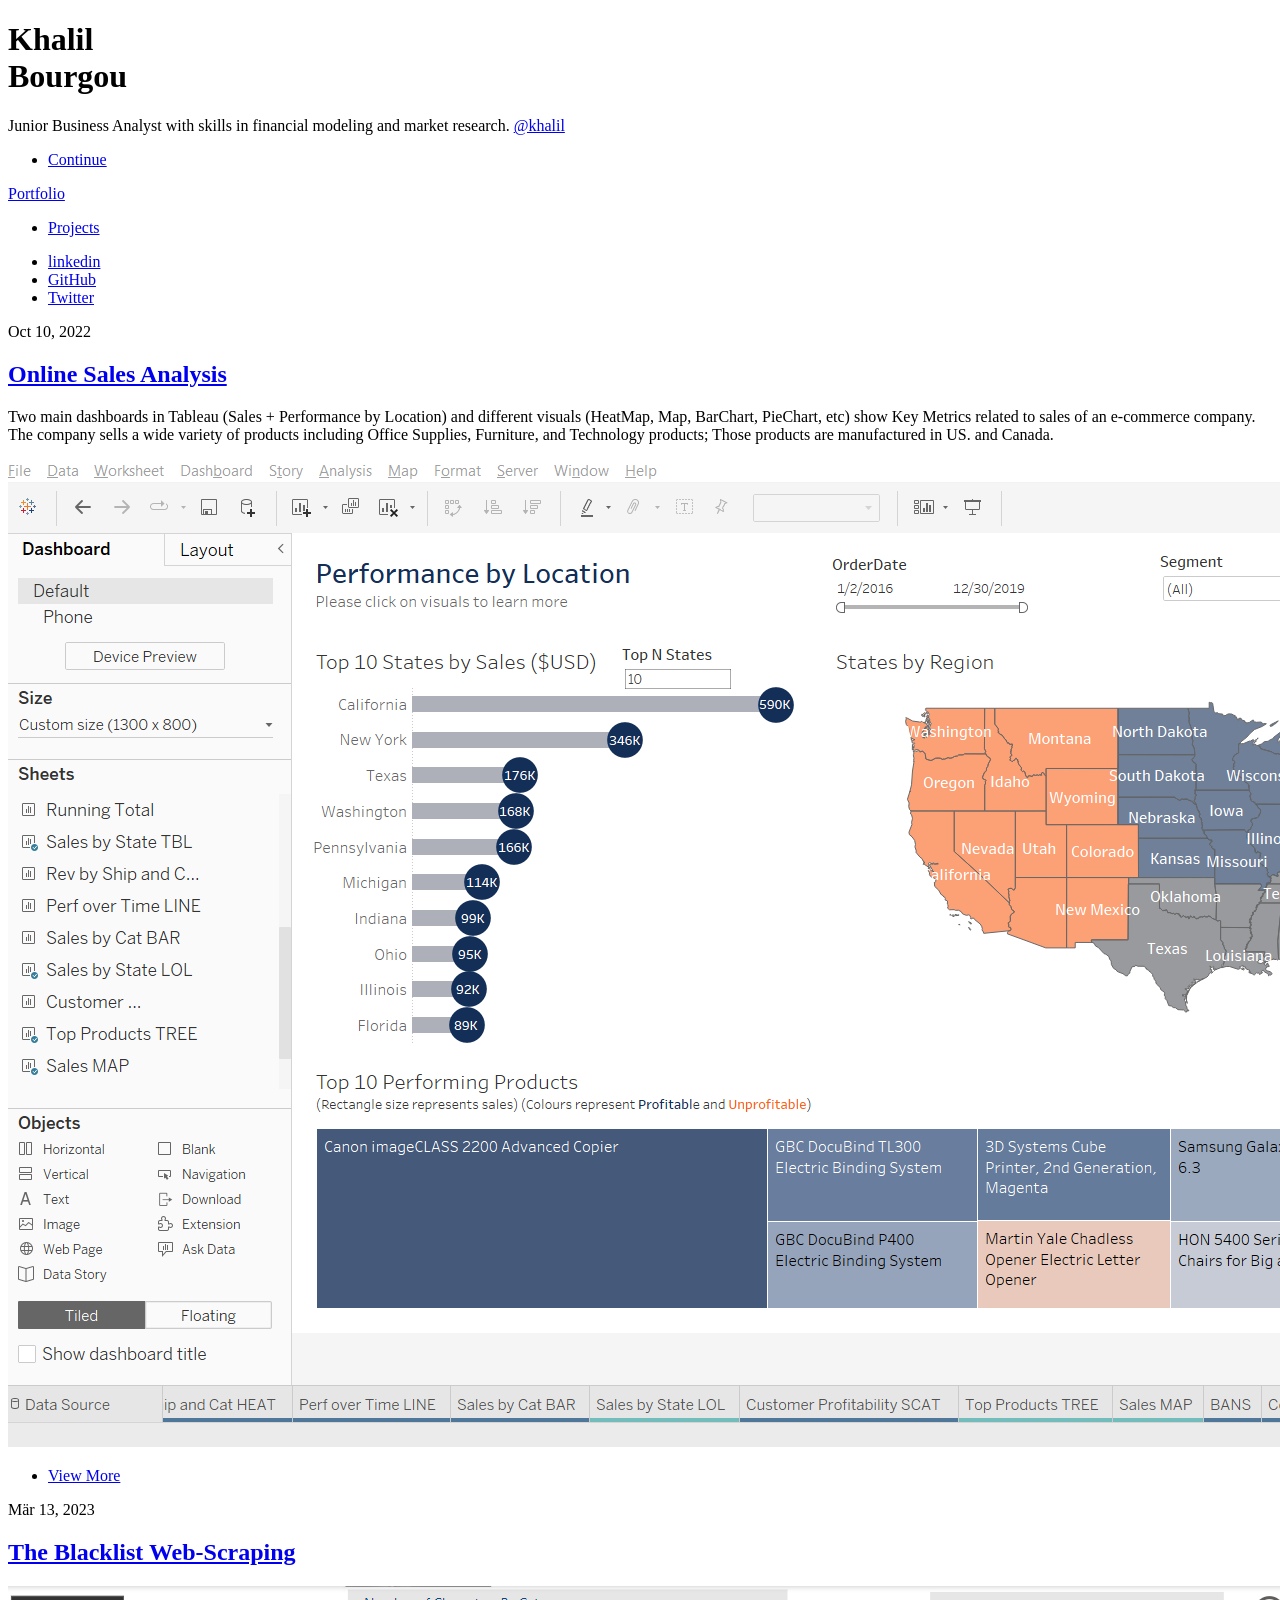
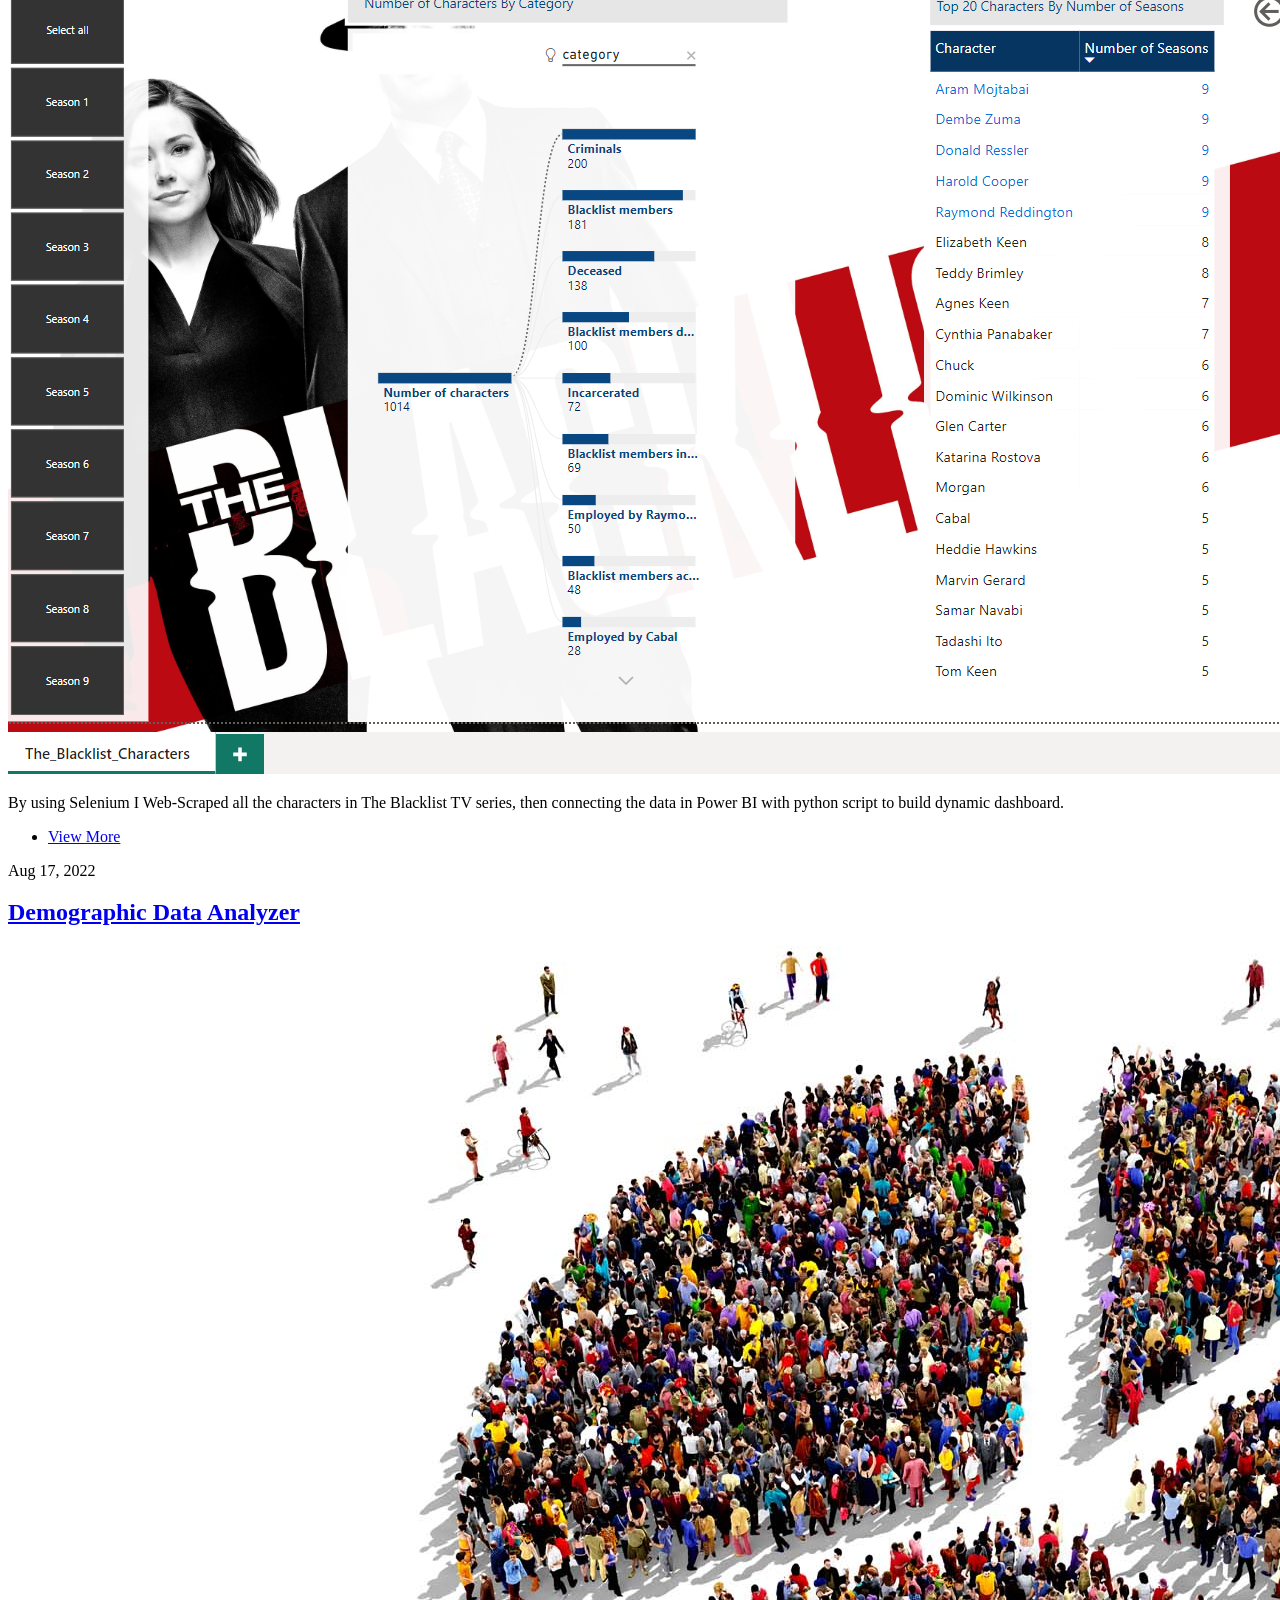
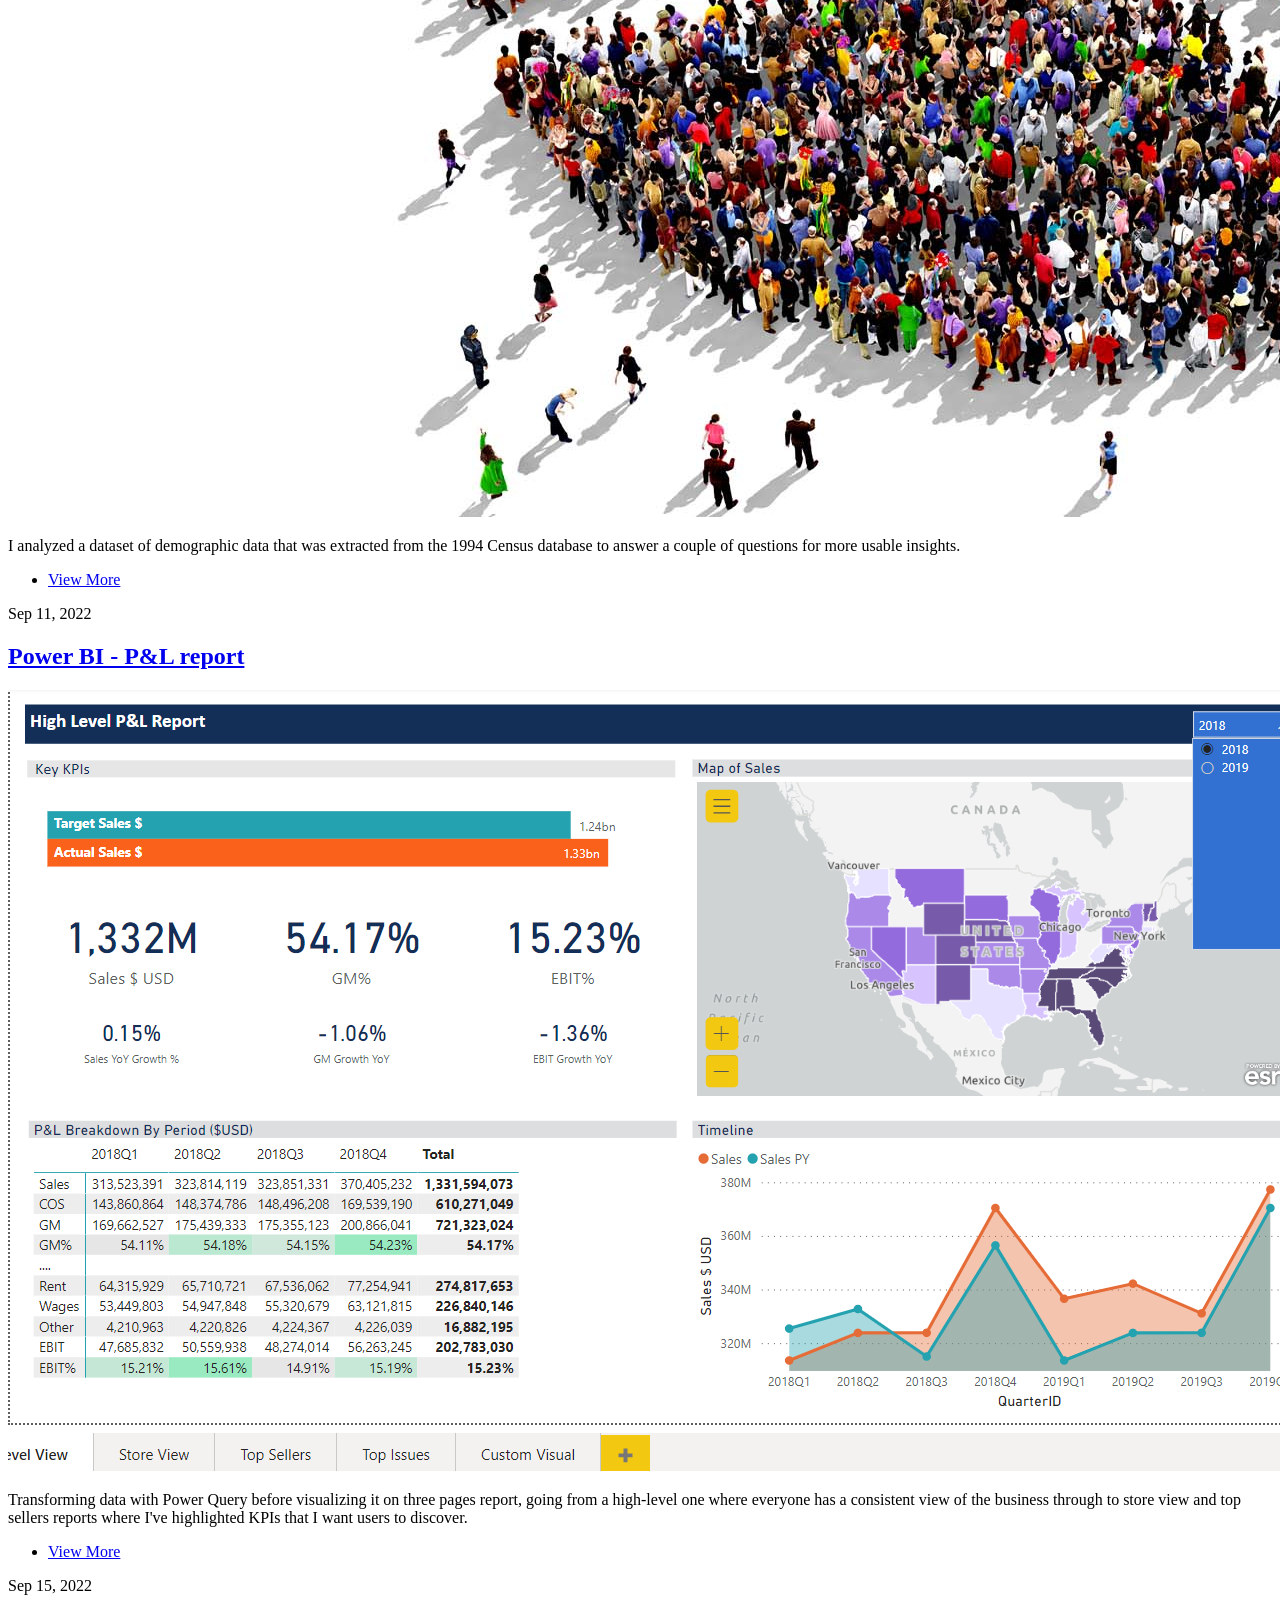
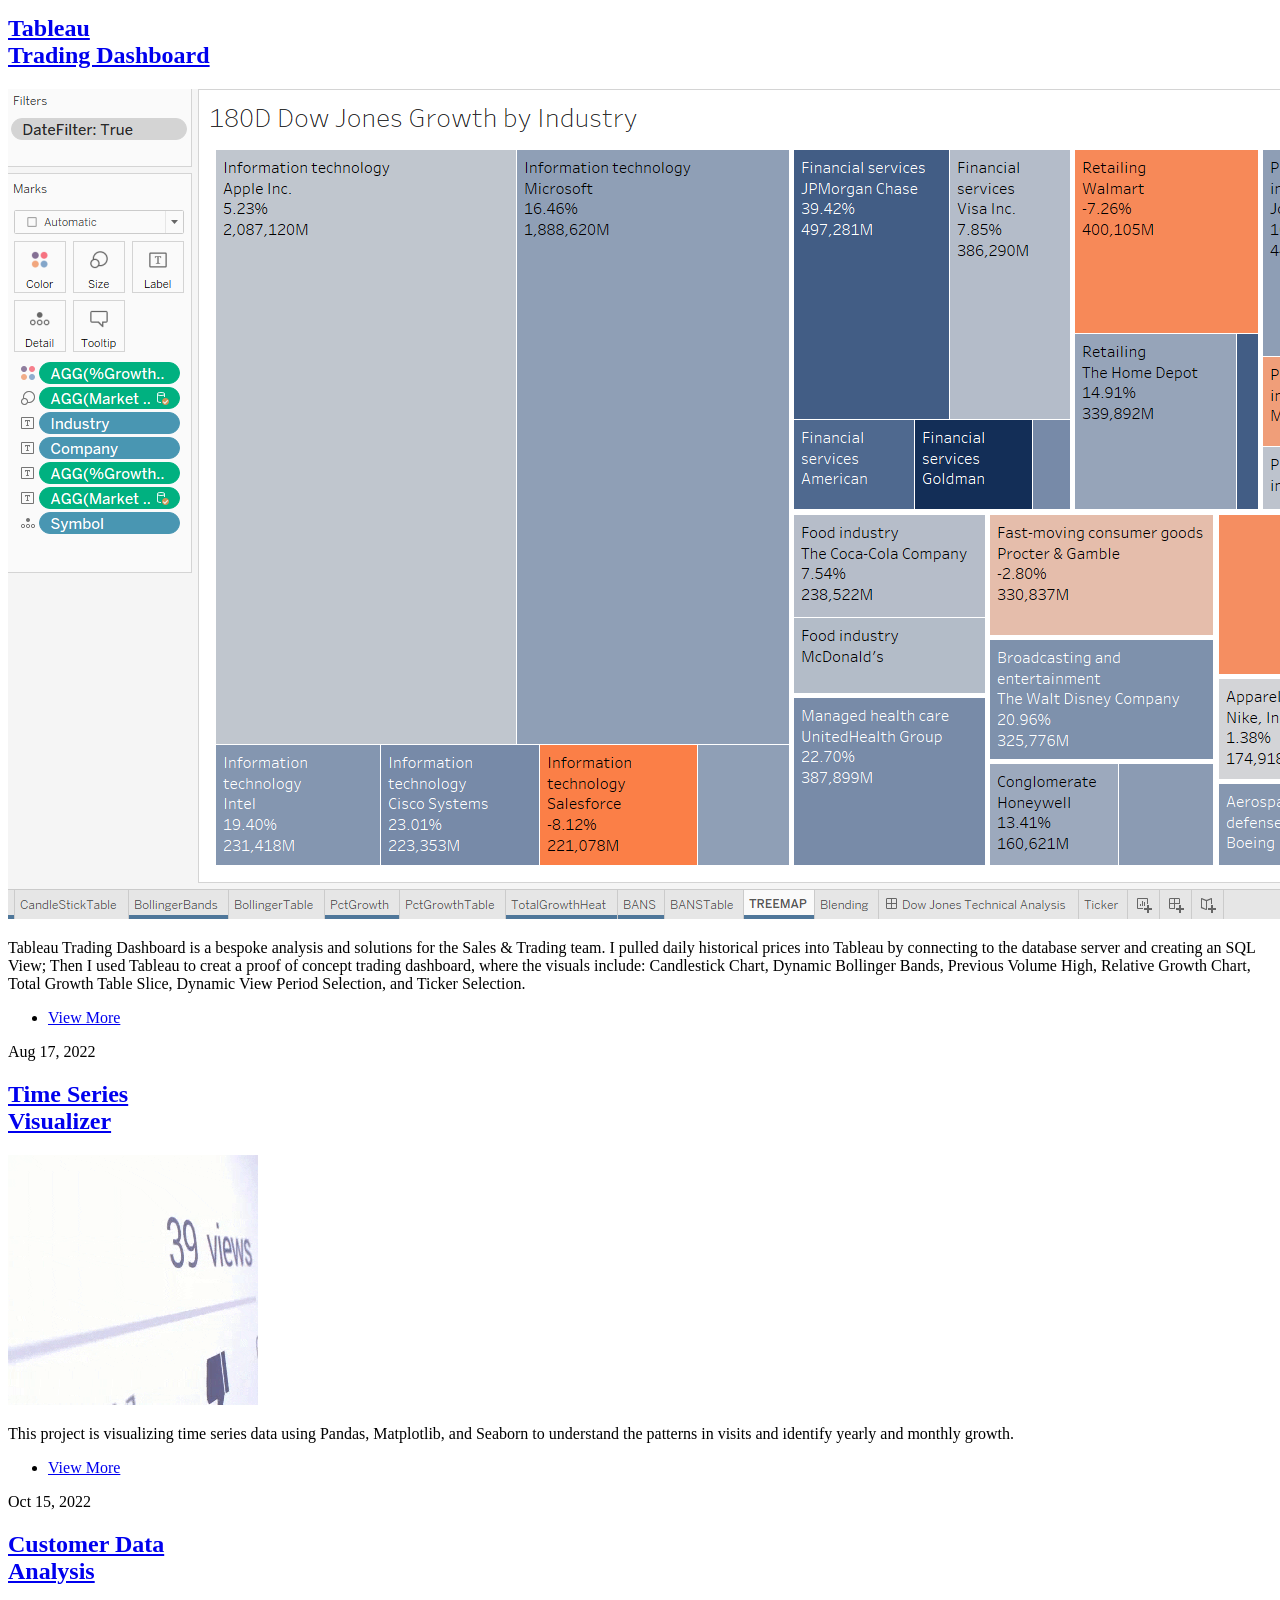
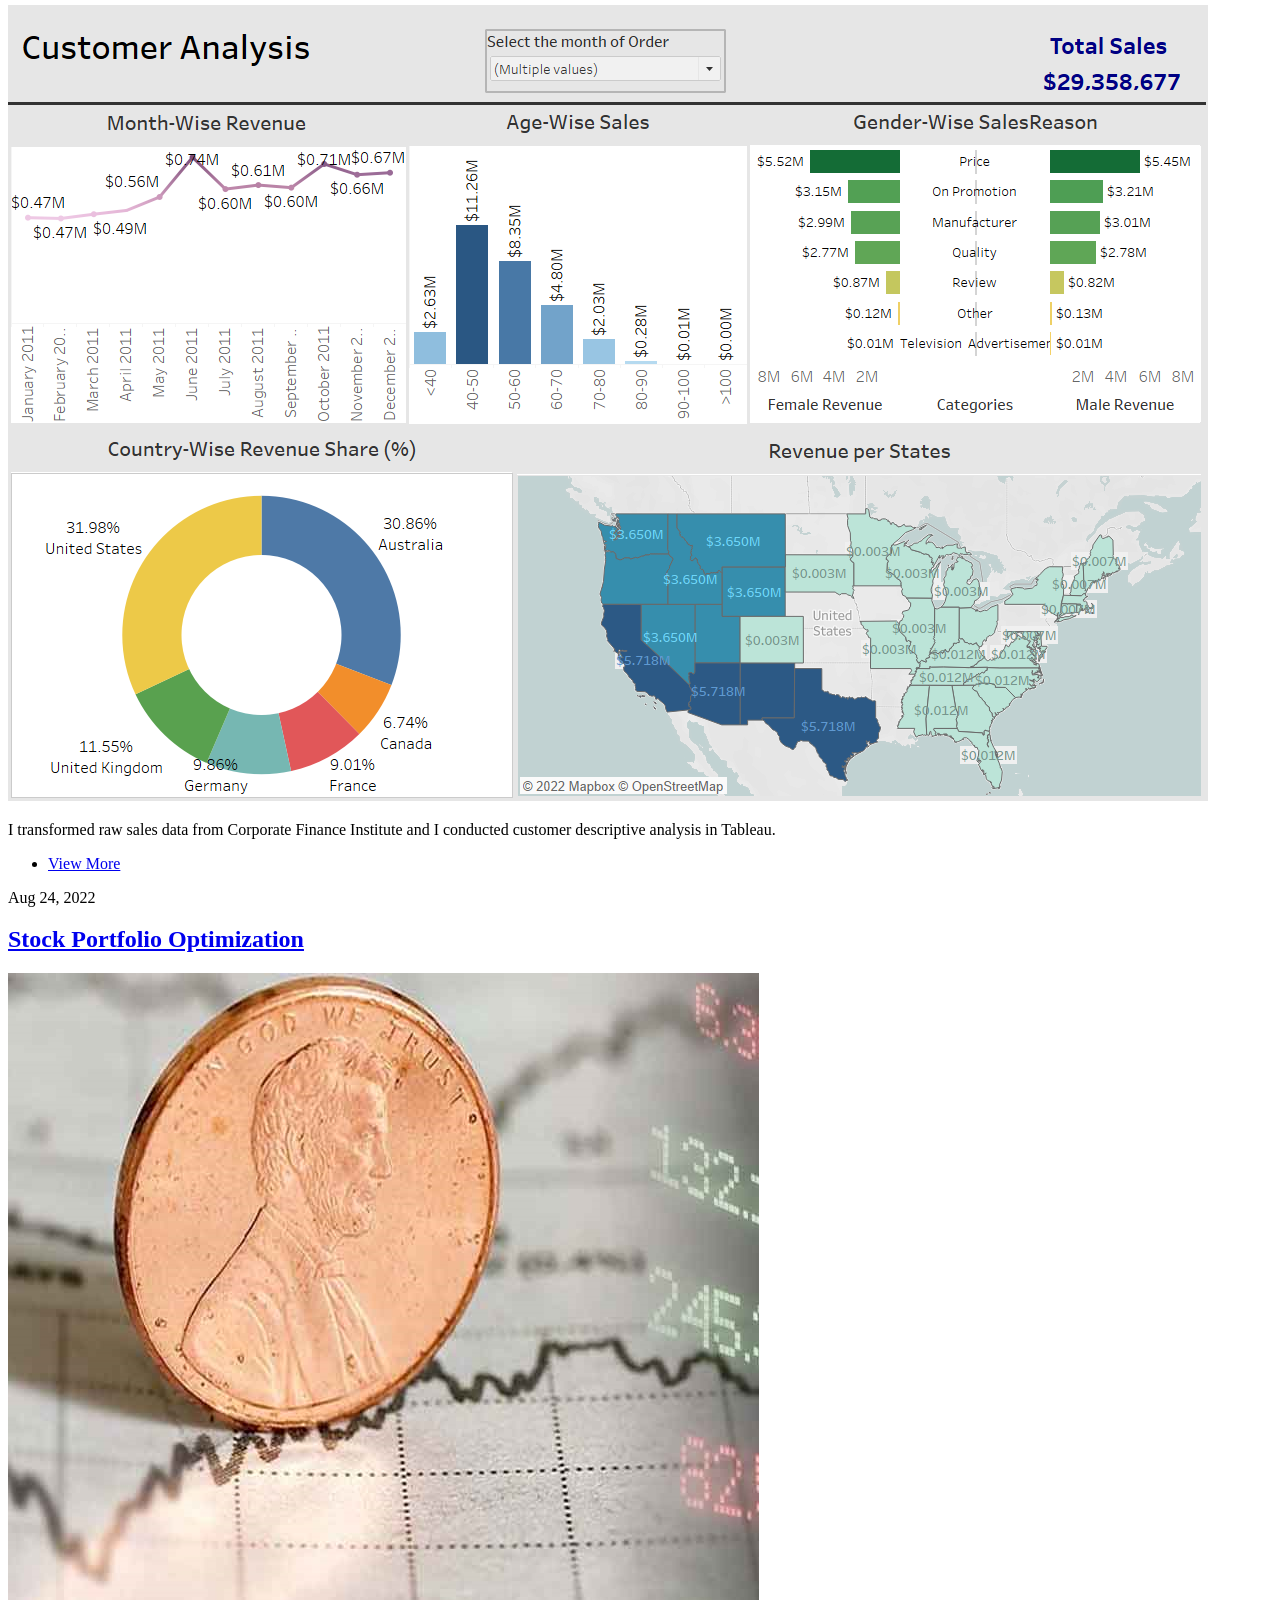
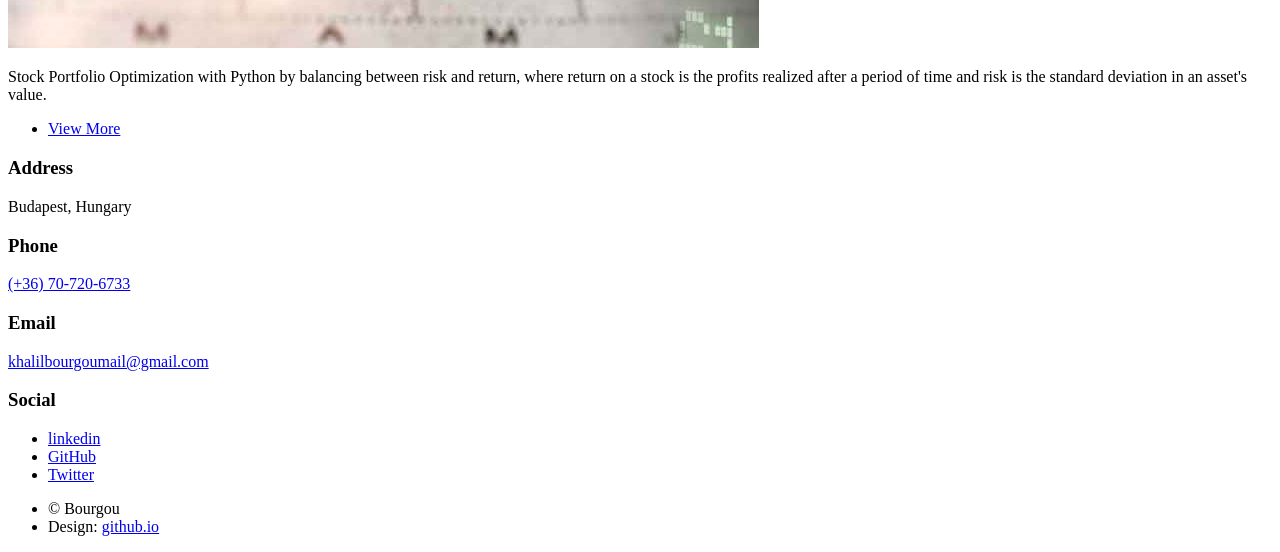
==== commit 9214b080: "Update index.html" ====
--- a/index.html
+++ b/index.html
@@ -65,6 +65,20 @@
 							<section class="posts">
 								<article>
 									<header>
+										<span class="date">Mär 13, 2023</span>
+									<h2><a href="https://github.com/Bourgov/The_Blacklist_Characters.git">The Blacklist Web-Scraping<br />
+									</a></h2>
+								</header>
+								<a href="https://github.com/Bourgov/The_Blacklist_Characters.git" class="image fit"><img src="images/webscrap.png" alt="" /></a>
+								<p>By using Selenium I Web-Scraped all the characters in The Blacklist TV series, then connecting the data in Power BI with python script to build dynamic dashboard.<br />
+								</p>
+								<ul class="actions special">
+									<li><a href="https://github.com/Bourgov/The_Blacklist_Characters.git" class="button">View More</a></li>
+								</ul>
+								</article>
+								
+								<article>
+									<header>
 										<span class="date">Aug 17, 2022</span>
 									<h2><a href="https://replit.com/@Bourgov/boilerplate-demographic-data-analyzer-Done?v=1#README.md">Demographic Data Analyzer<br />
 									</a></h2>
@@ -188,4 +202,4 @@
 			<script src="assets/js/main.js"></script>
 
 	</body>
-</html>+</html>
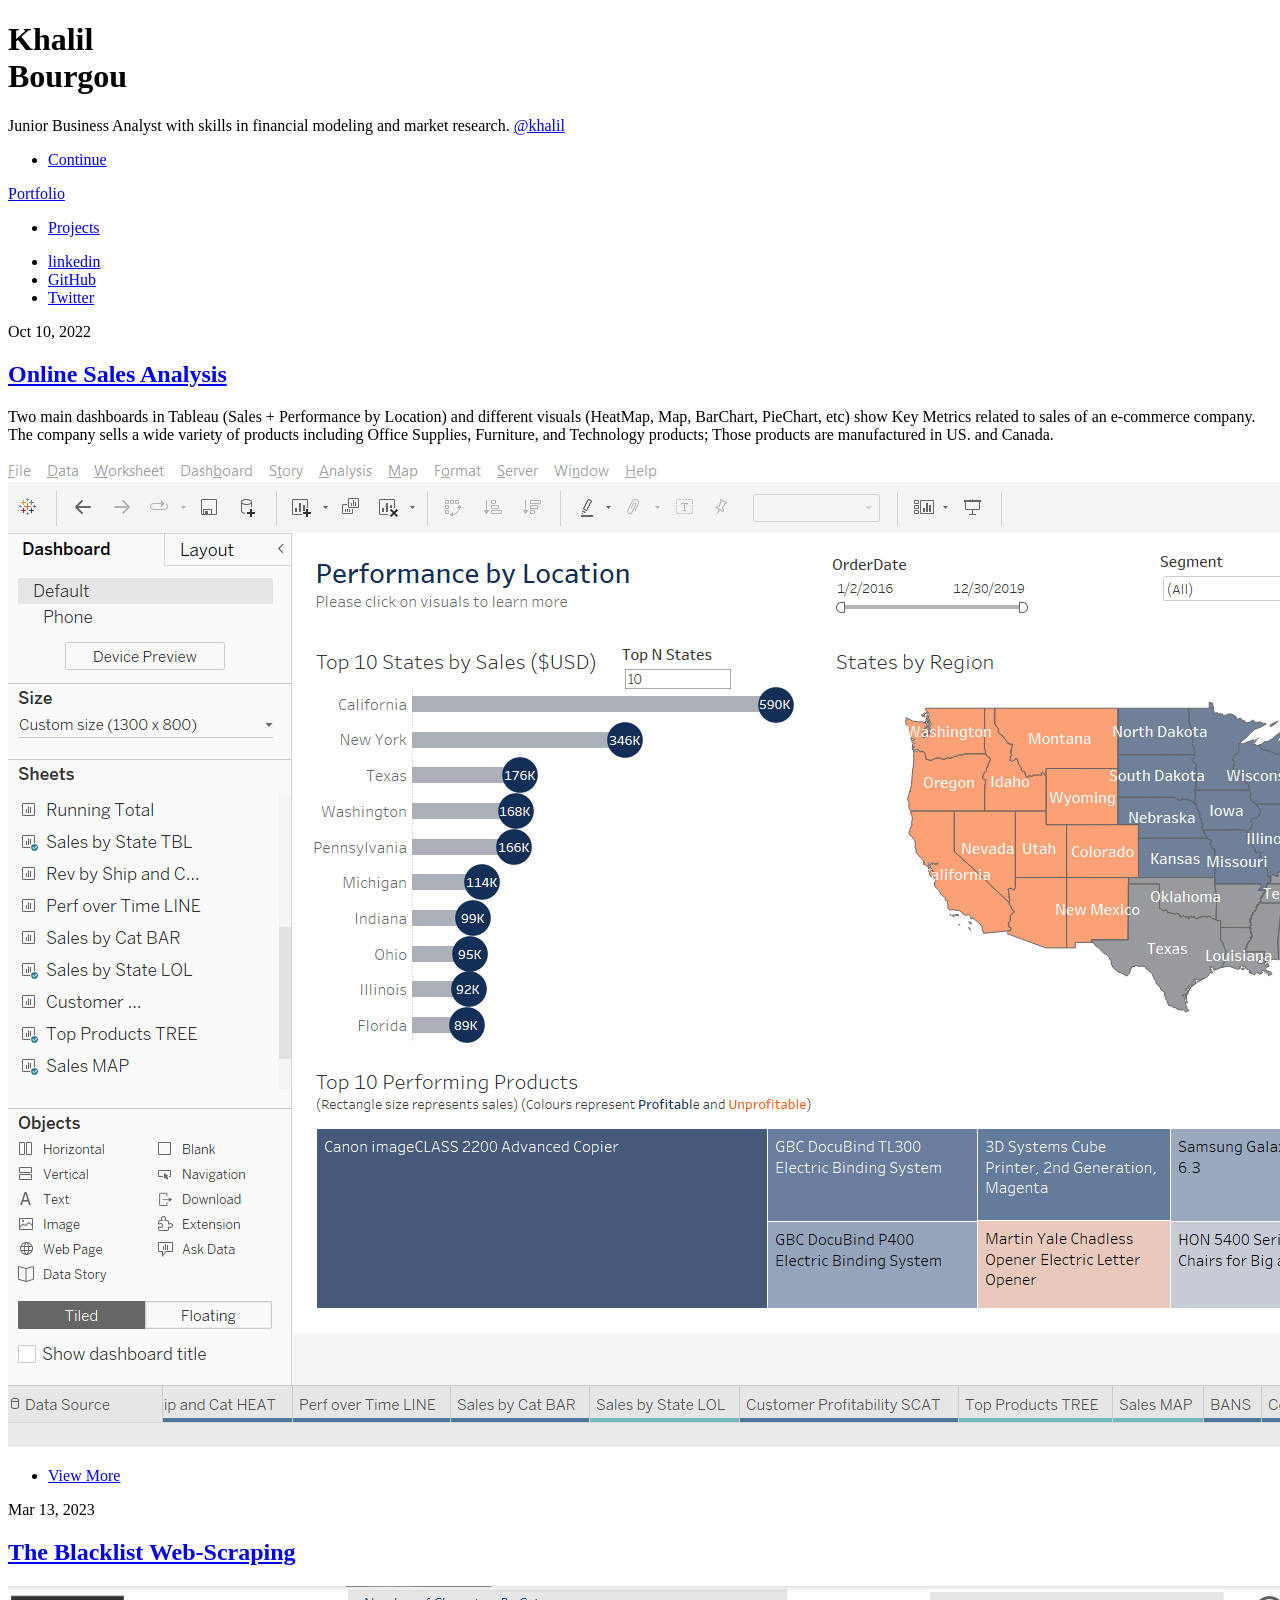
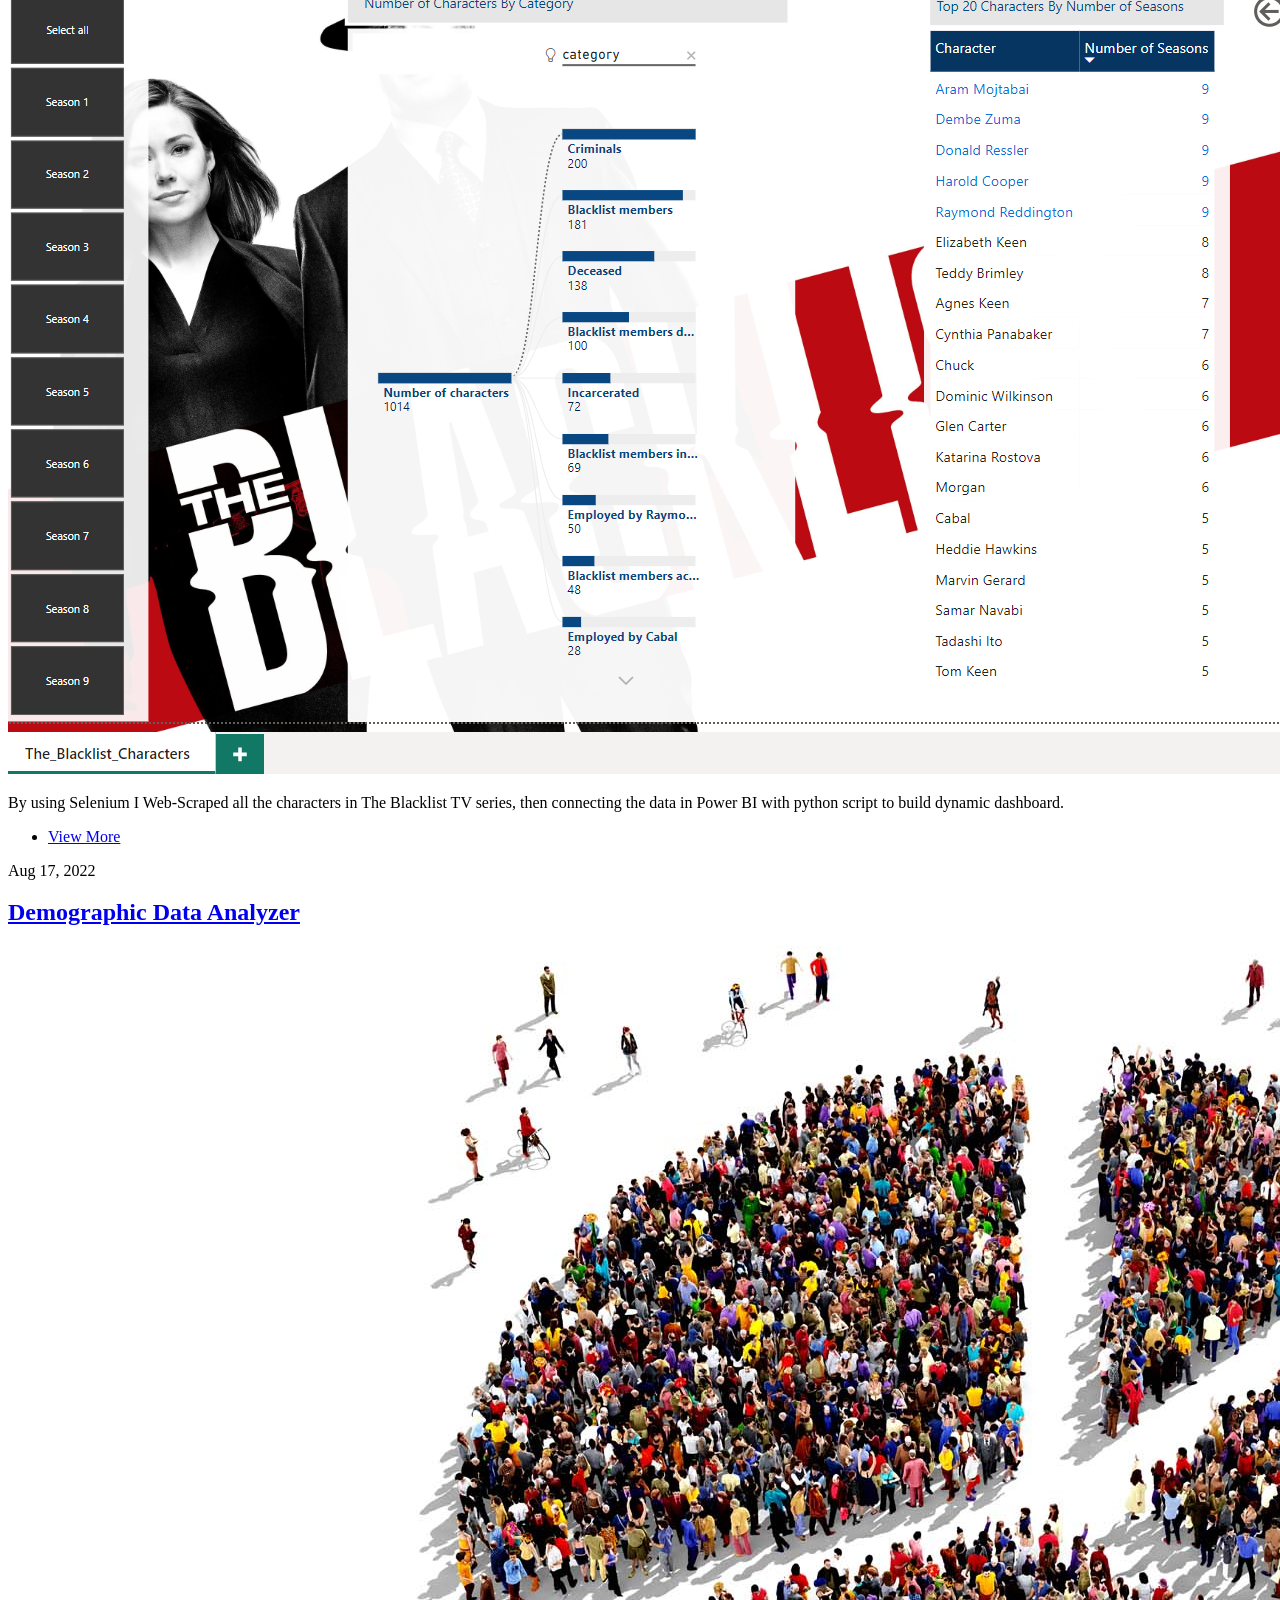
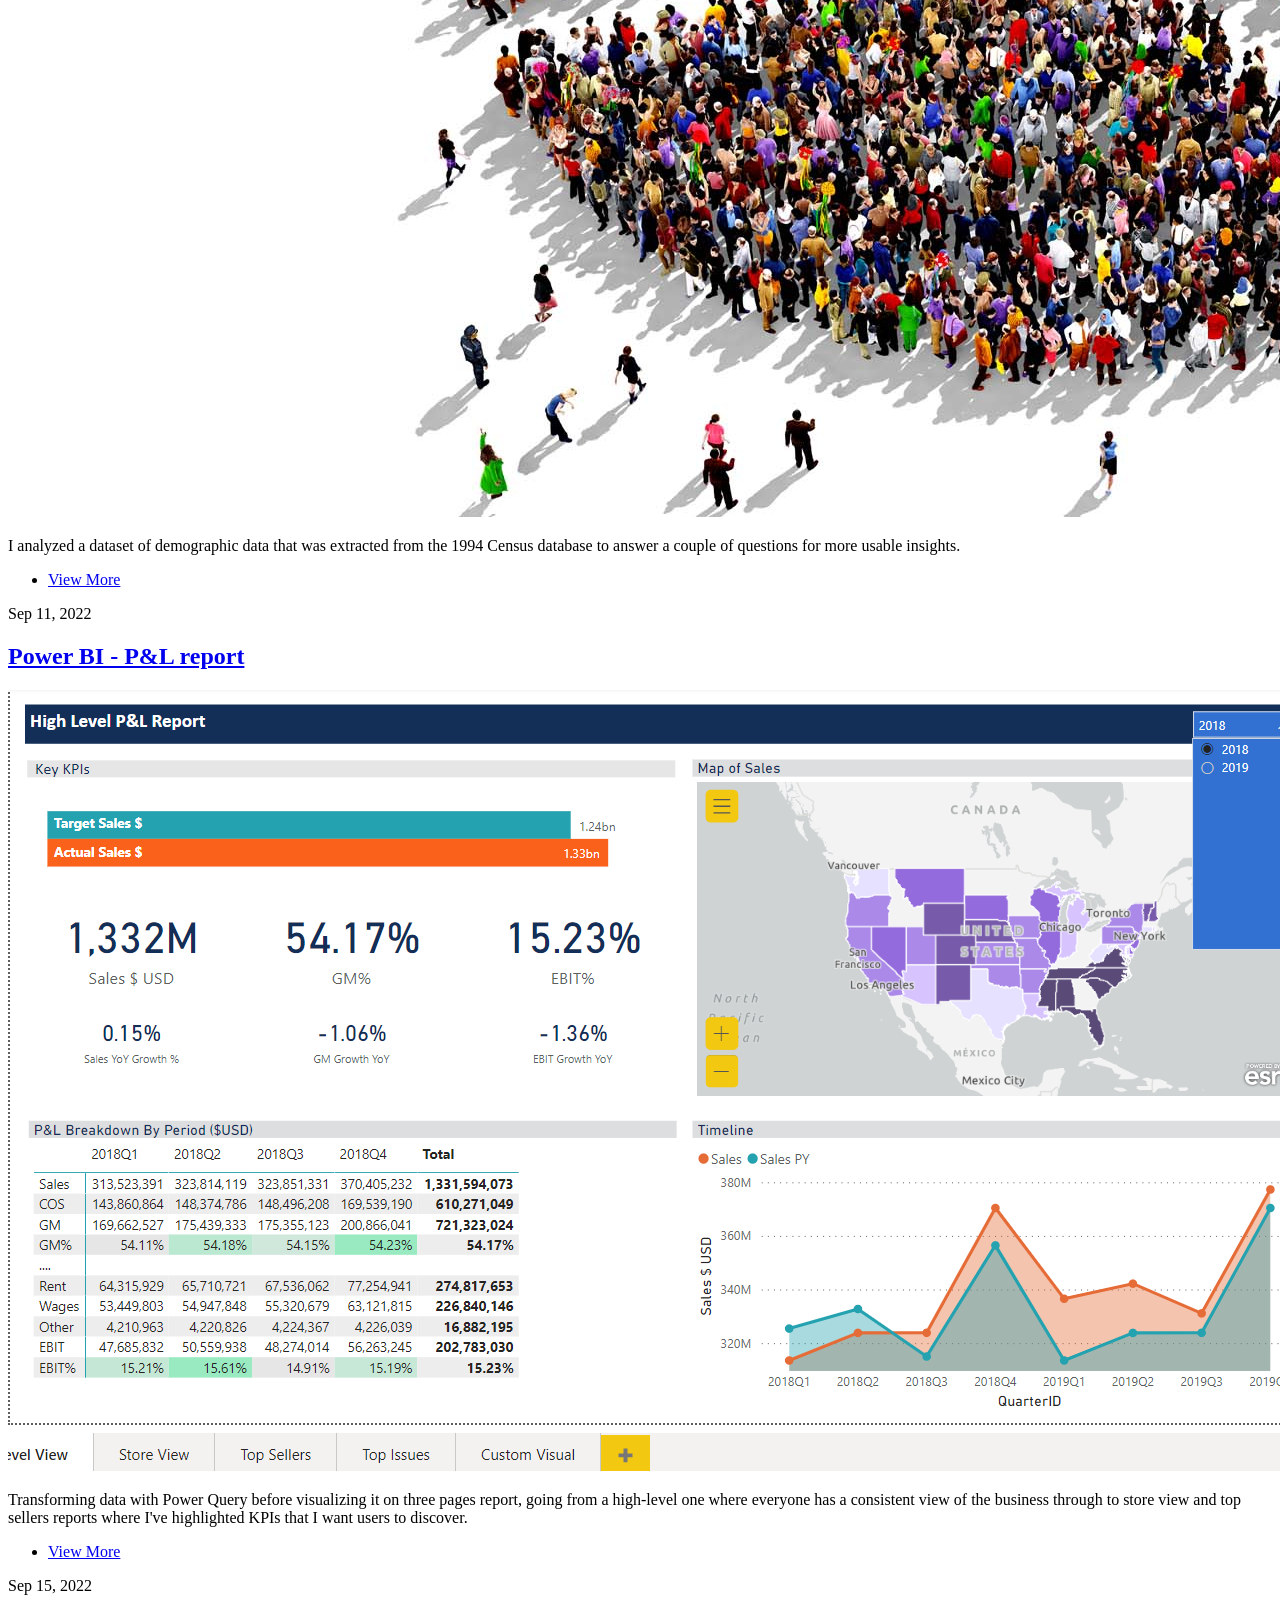
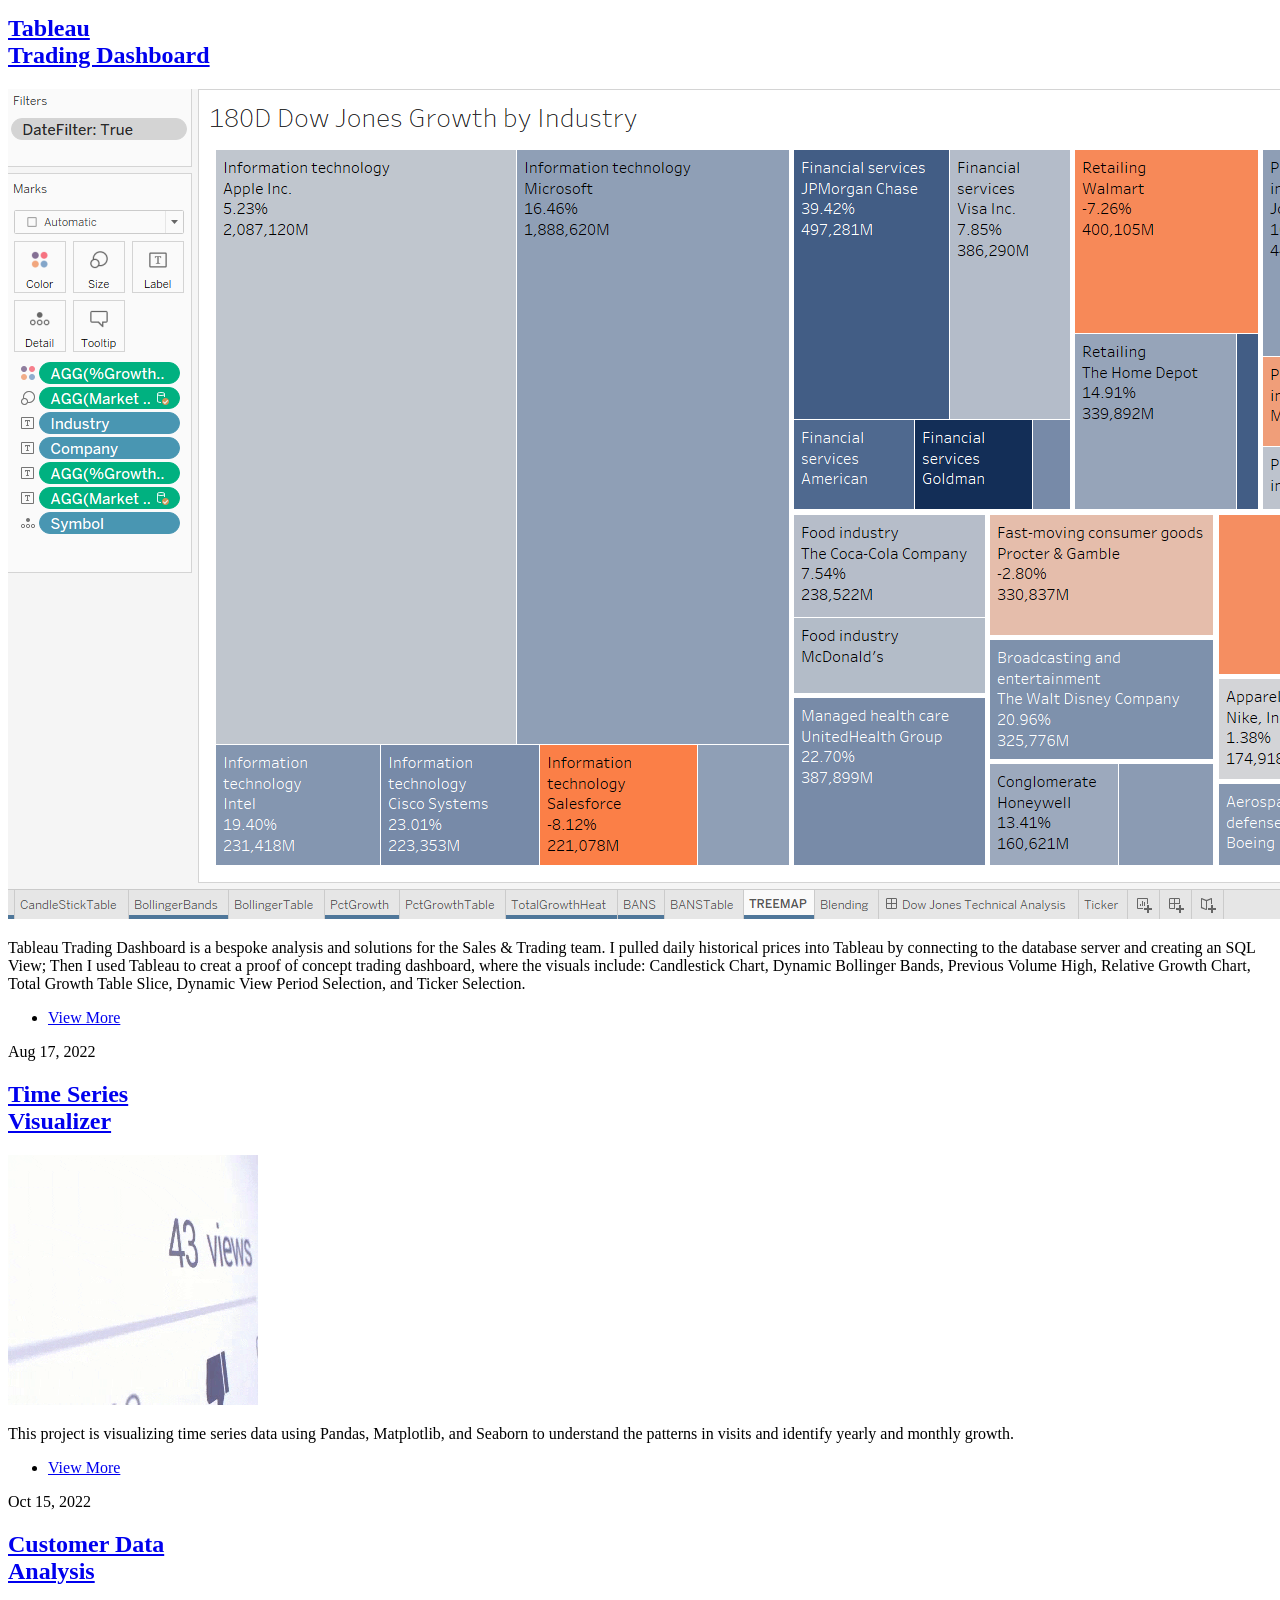
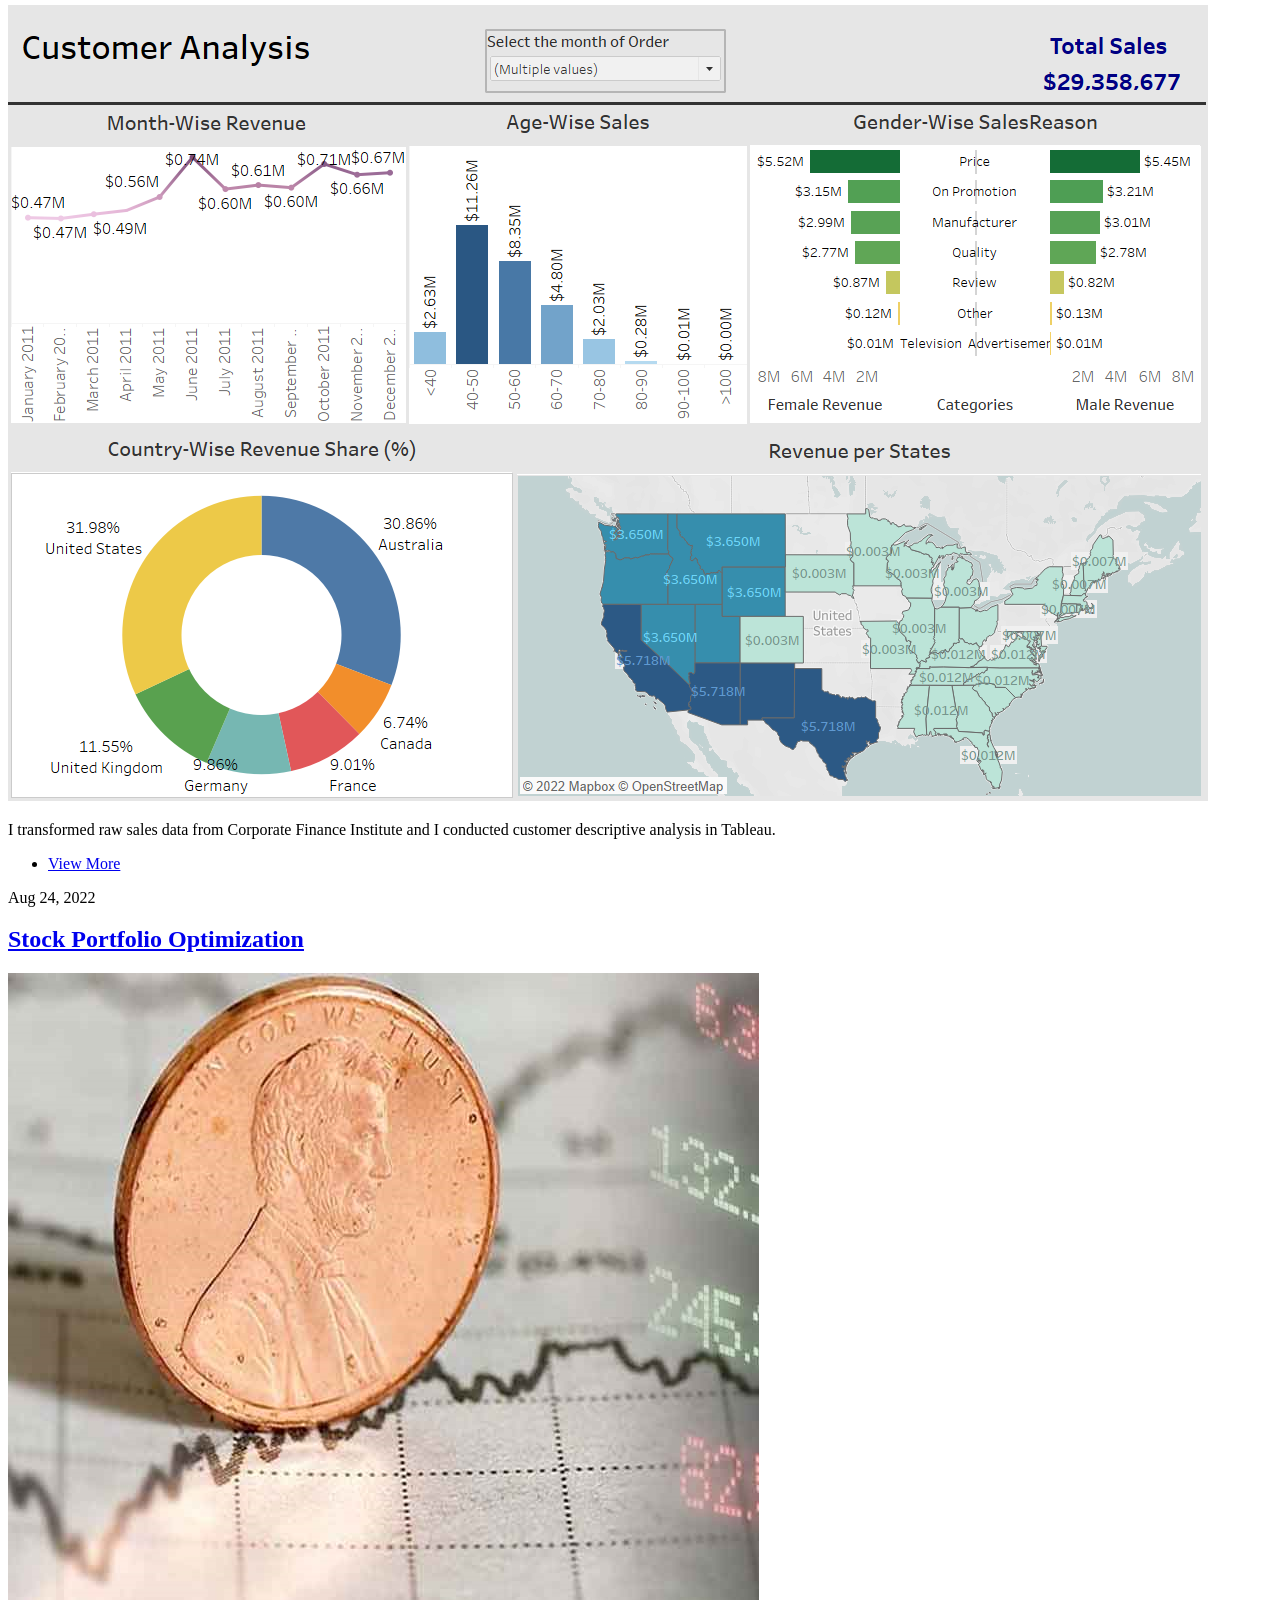
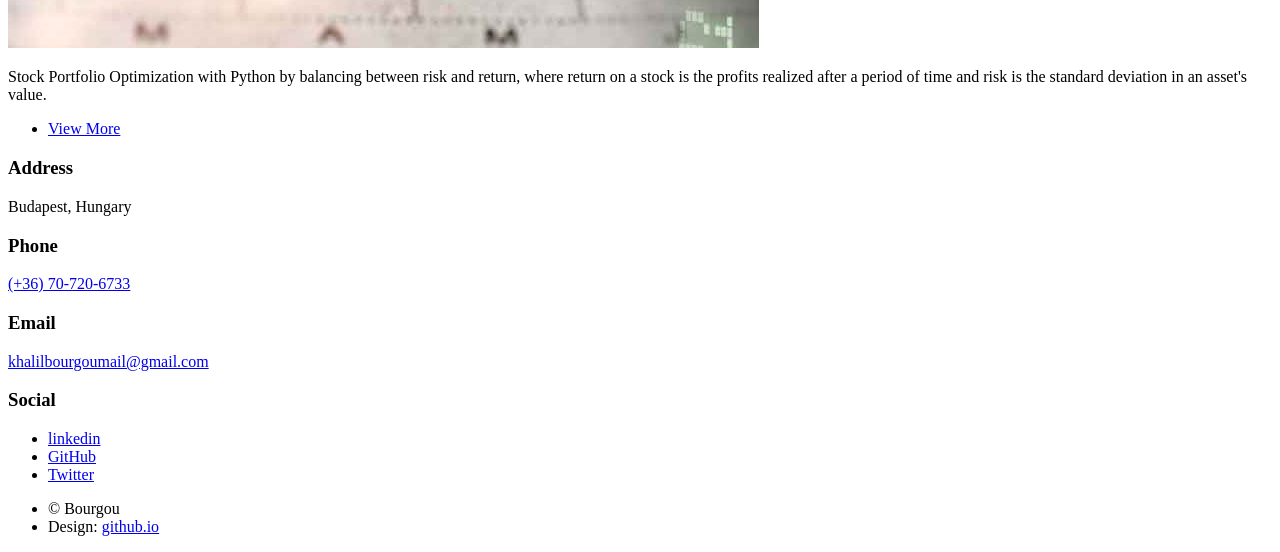
==== commit 458575ae: "Update index.html" ====
--- a/index.html
+++ b/index.html
@@ -65,7 +65,7 @@
 							<section class="posts">
 								<article>
 									<header>
-										<span class="date">Mär 13, 2023</span>
+										<span class="date">Mar 13, 2023</span>
 									<h2><a href="https://github.com/Bourgov/The_Blacklist_Characters.git">The Blacklist Web-Scraping<br />
 									</a></h2>
 								</header>
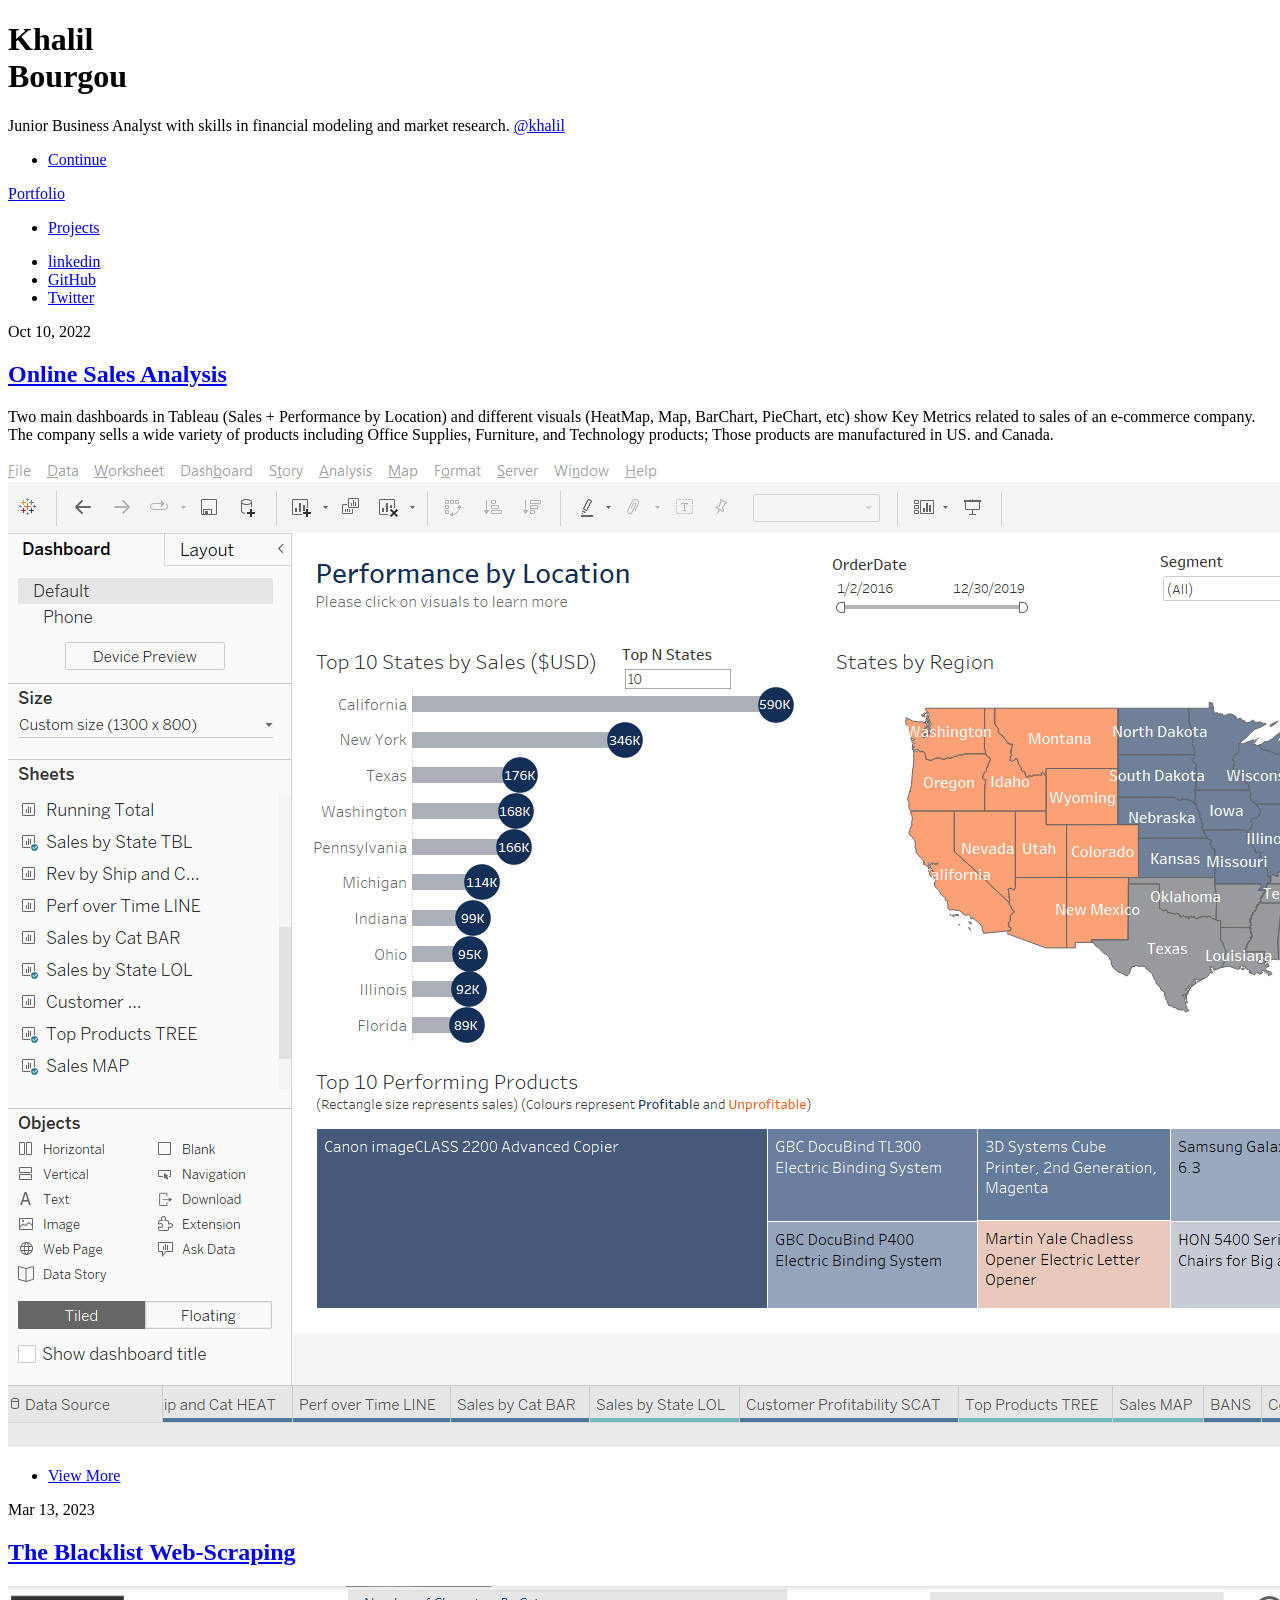
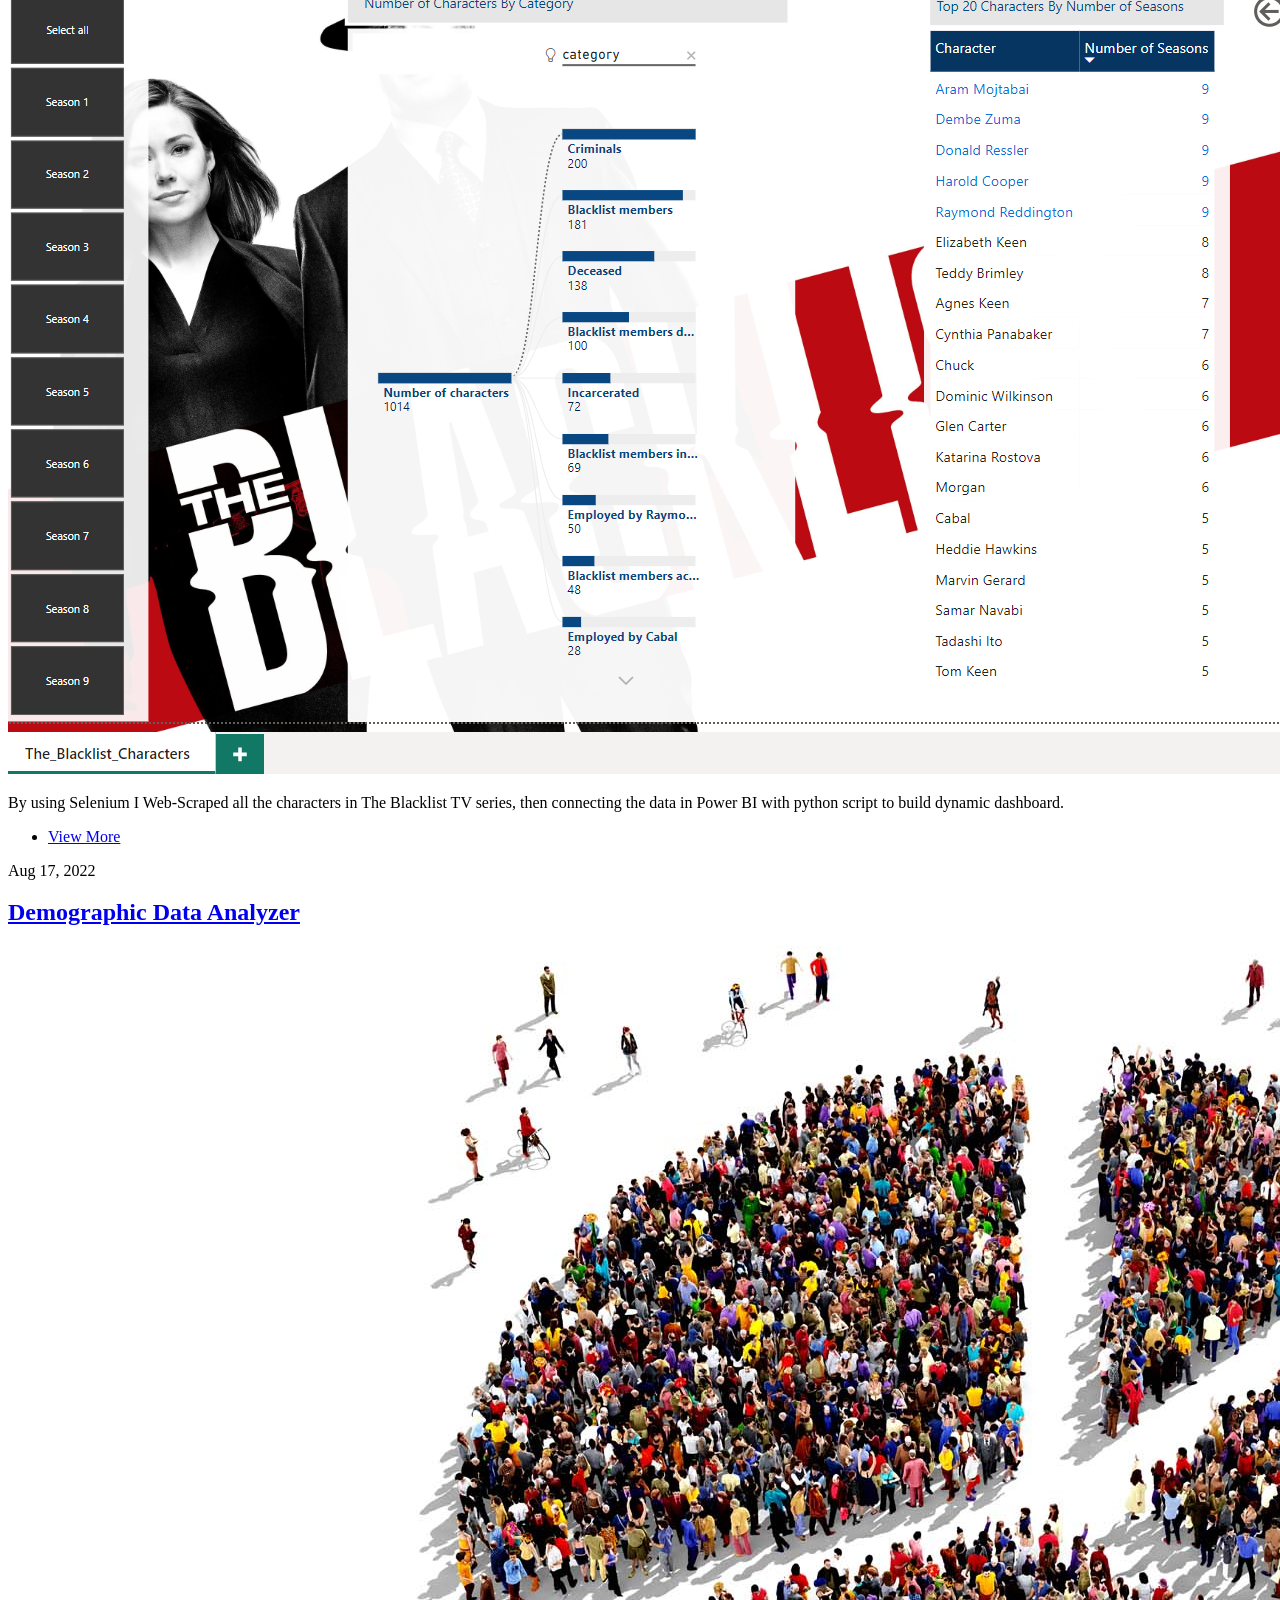
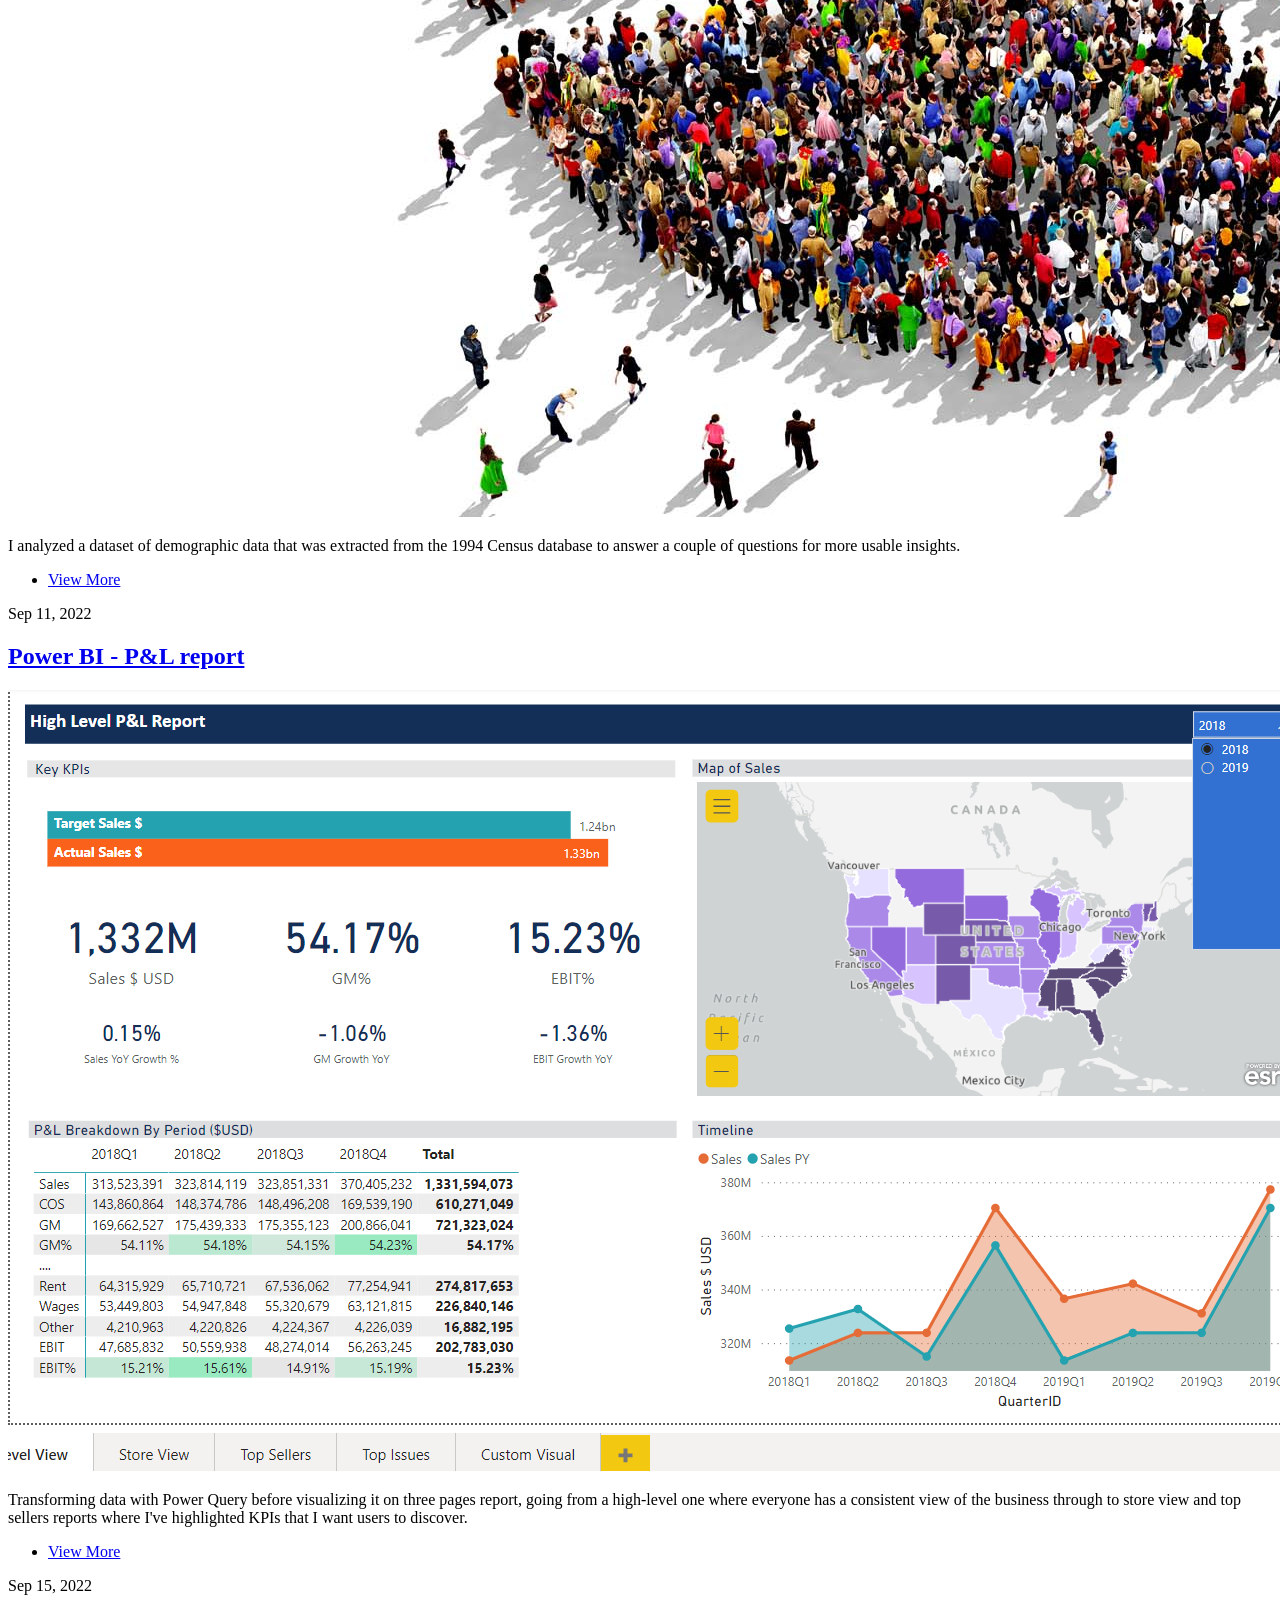
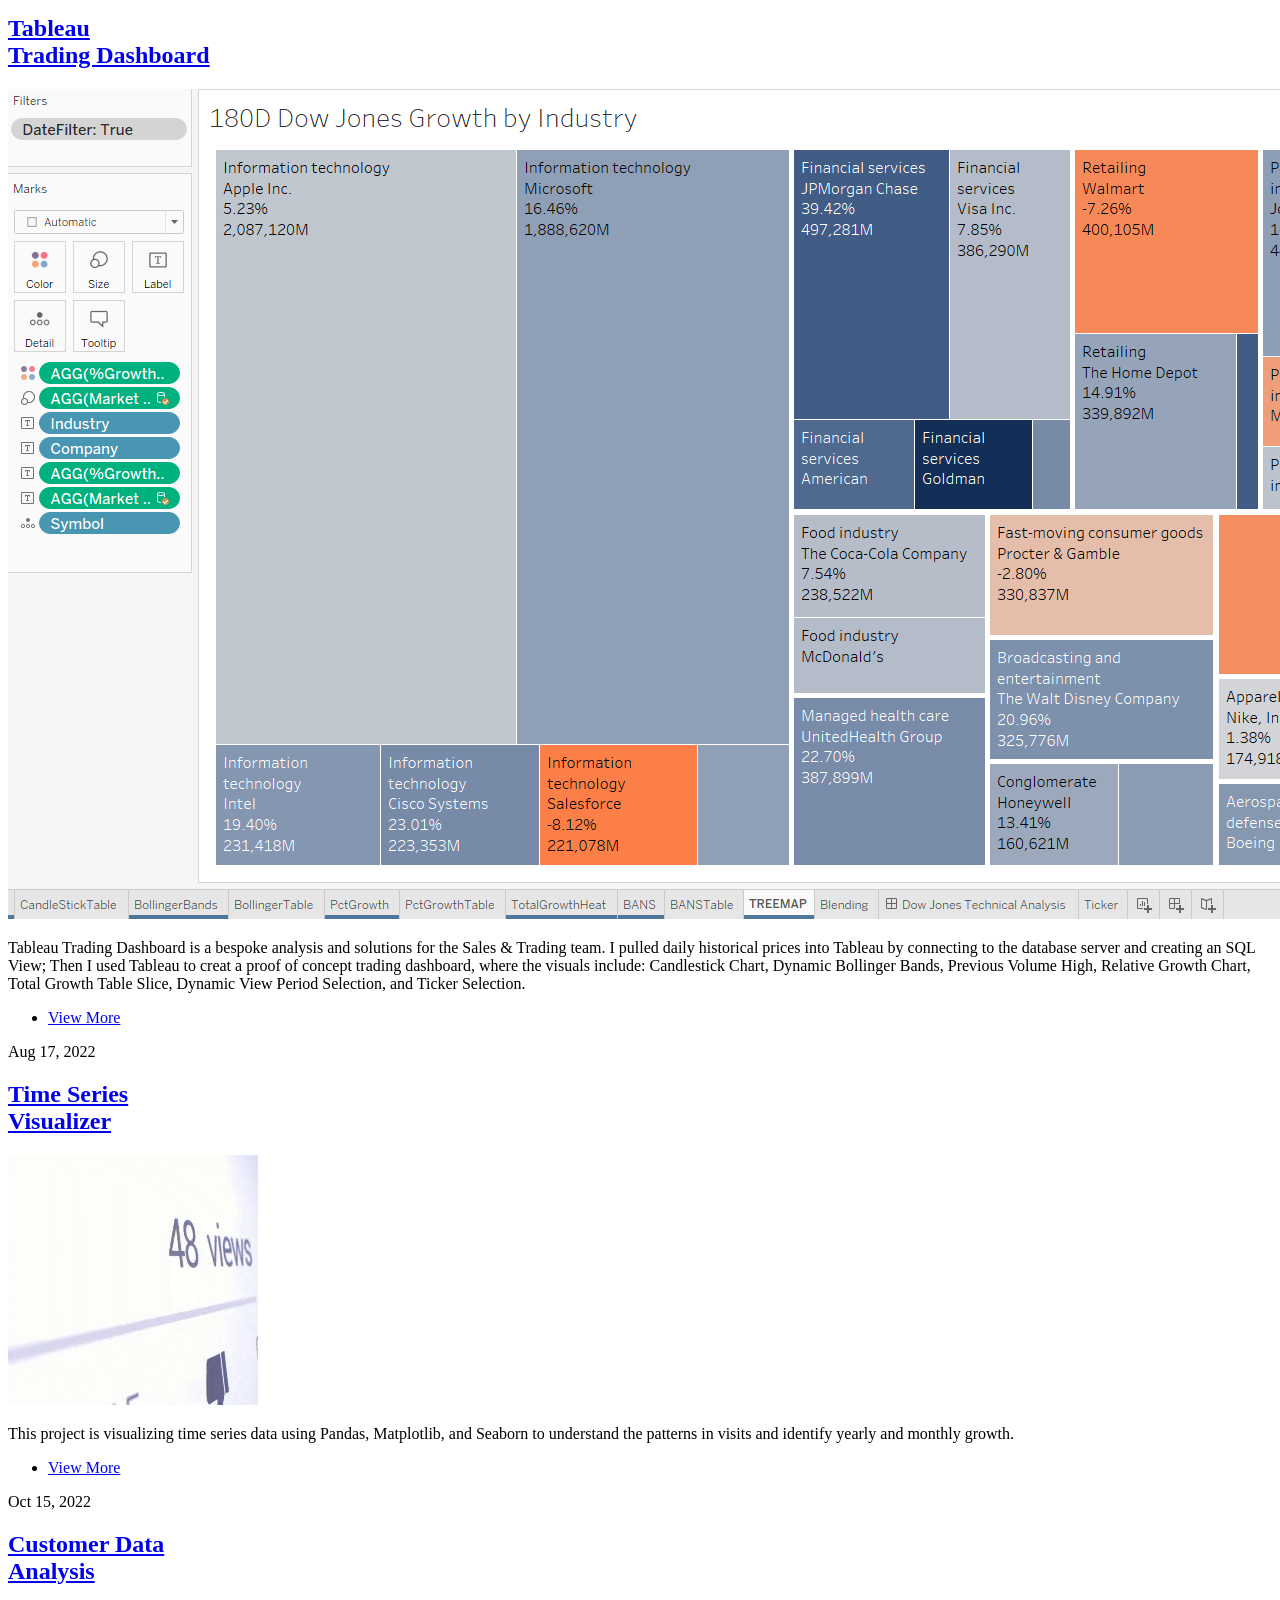
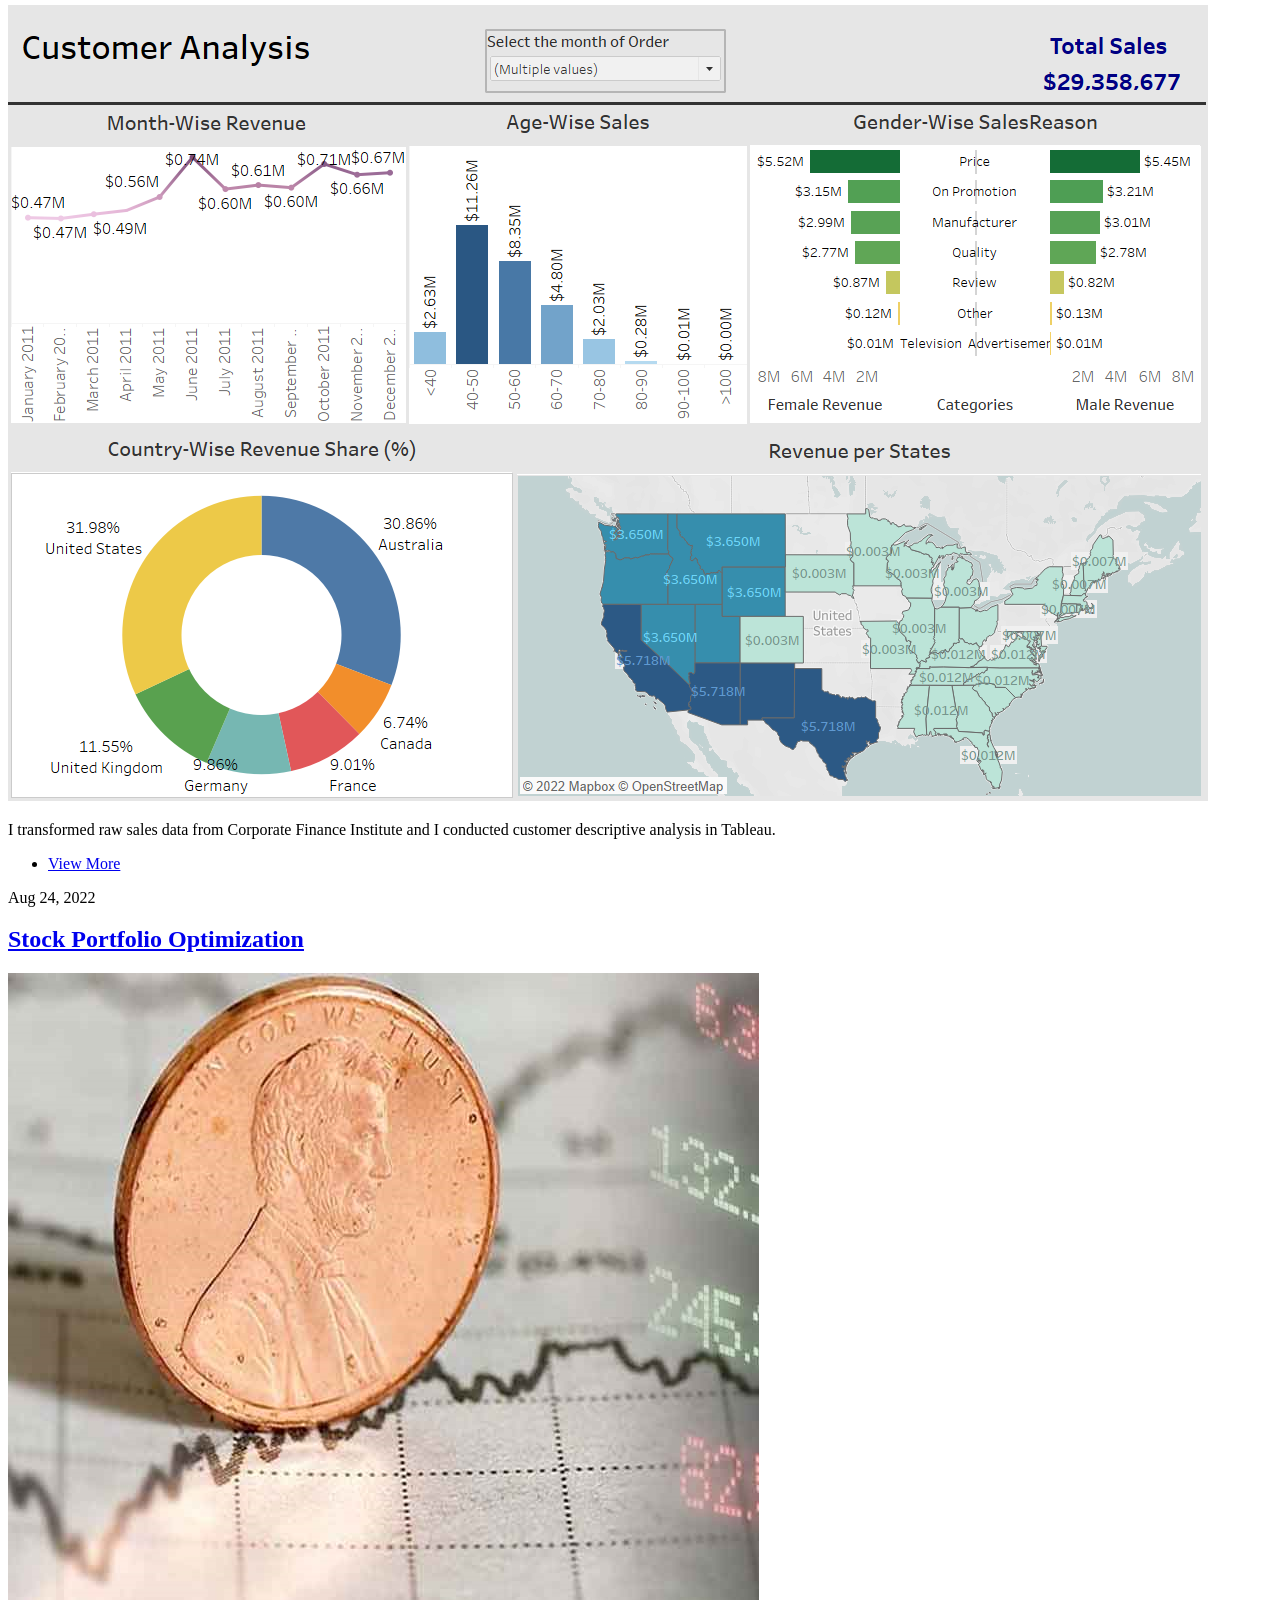
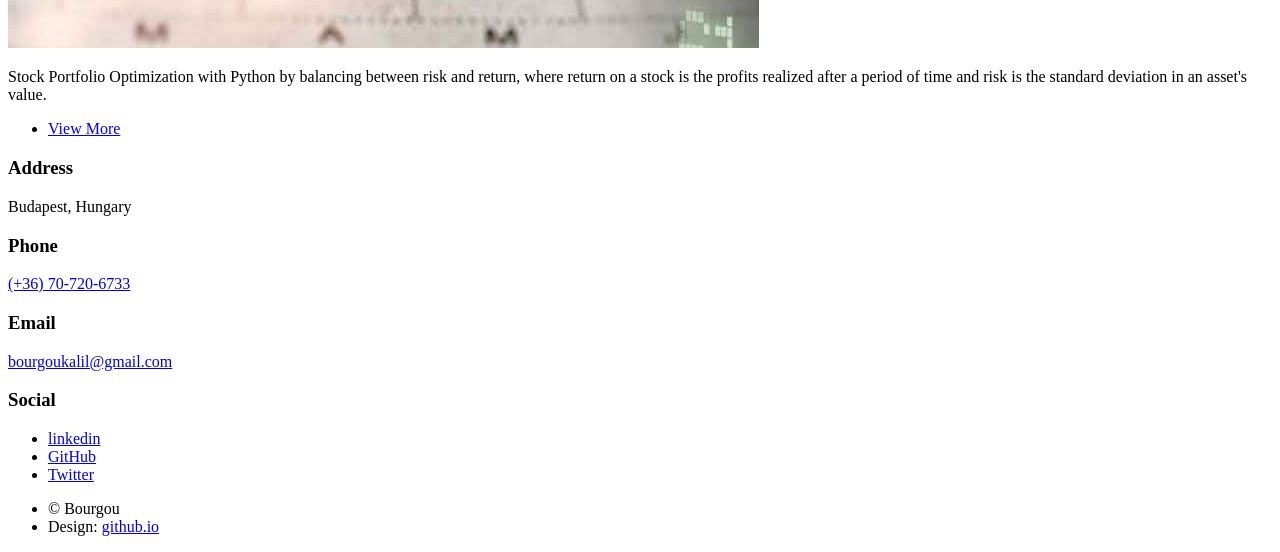
==== commit 95bc3643: "Update Email index.html Change the email add" ====
--- a/index.html
+++ b/index.html
@@ -172,7 +172,7 @@
 							</section>
 							<section>
 								<h3>Email</h3>
-								<p><a href="#">khalilbourgoumail@gmail.com</a></p>
+								<p><a href="#">bourgoukalil@gmail.com</a></p>
 							</section>
 							<section>
 								<h3>Social</h3>
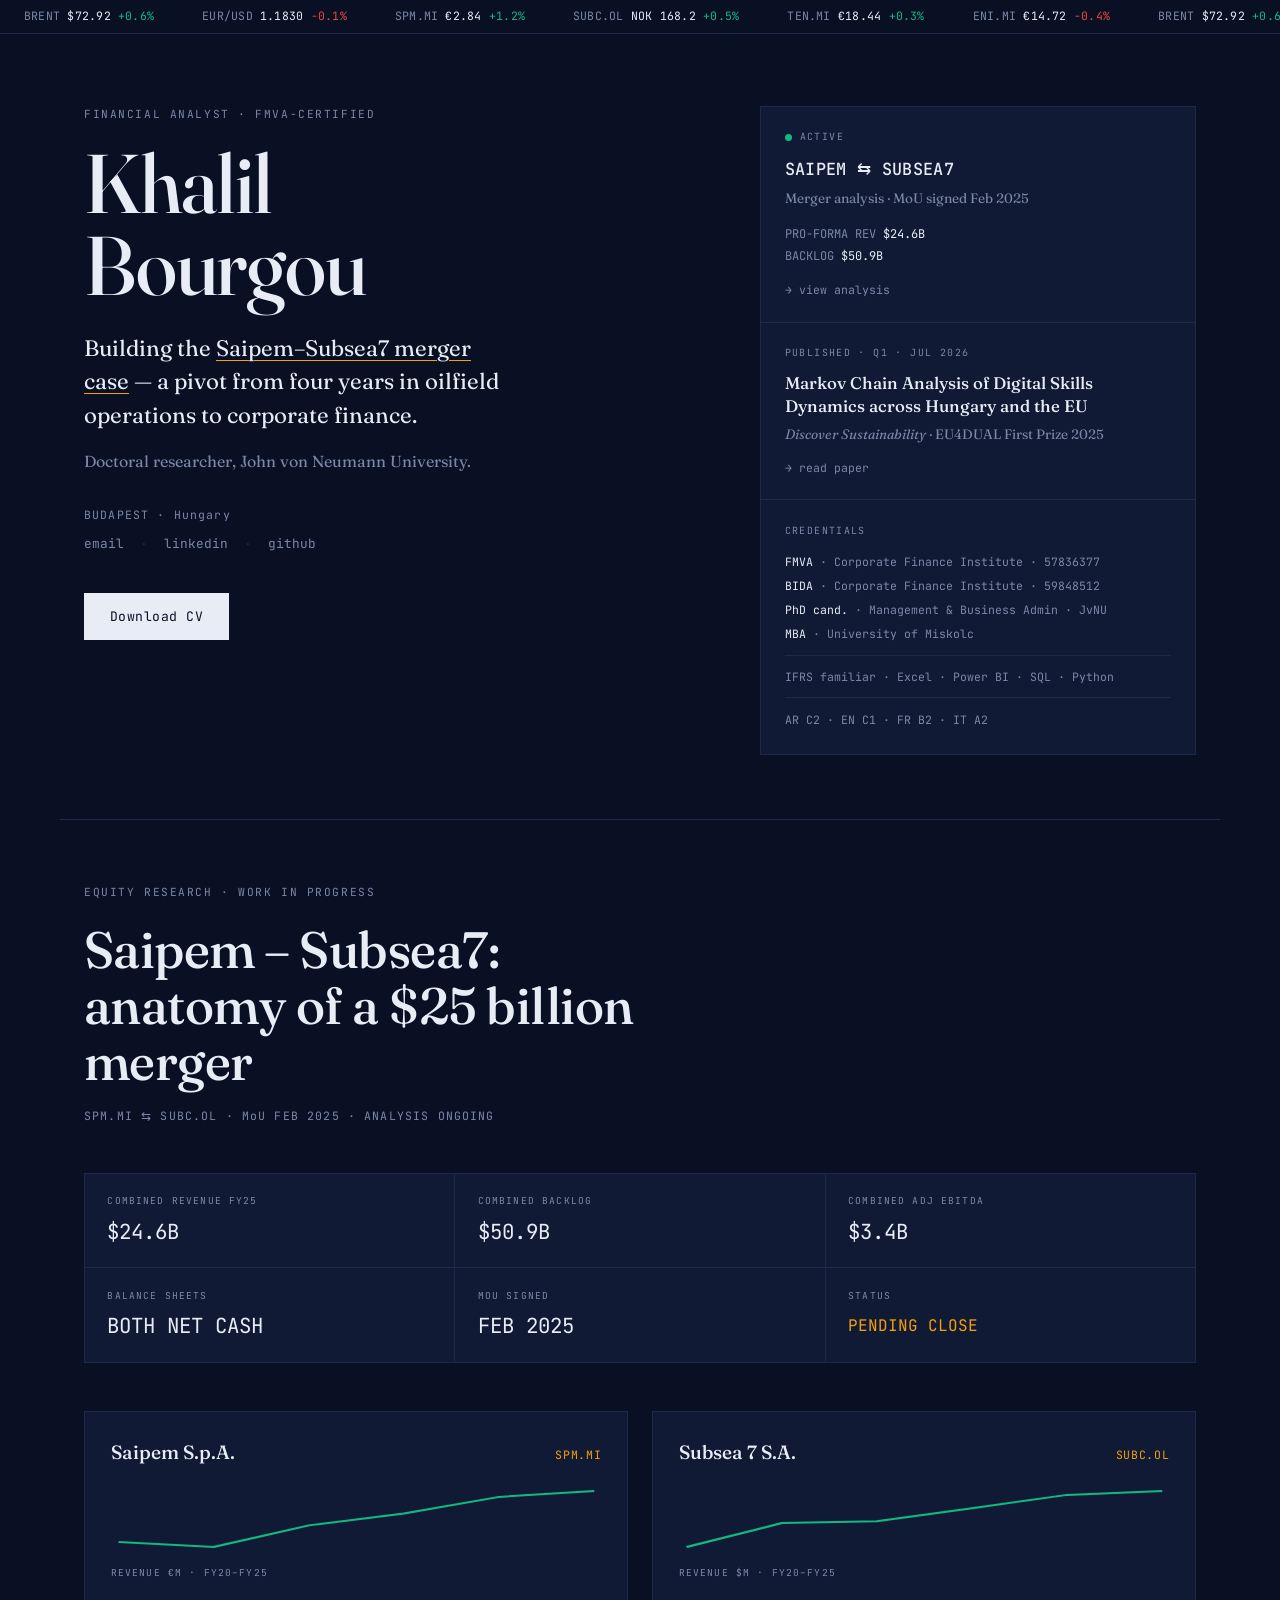
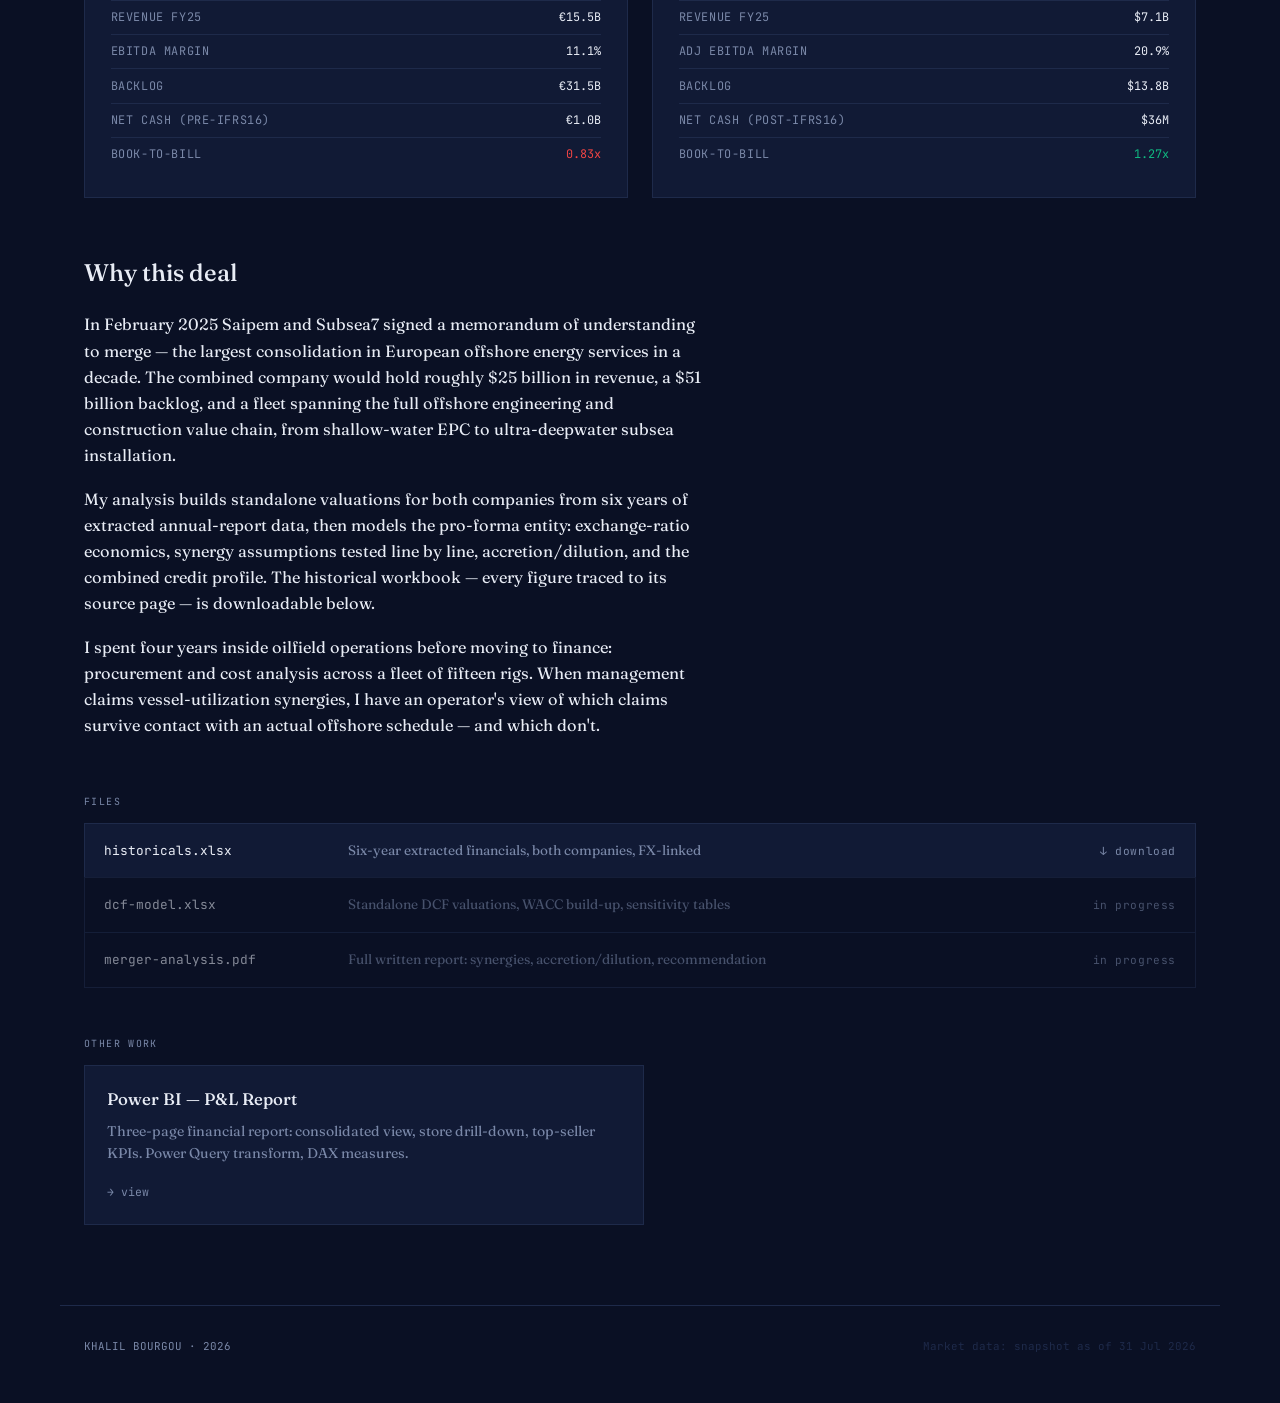
==== commit b1617470: "Update" ====
--- a/index.html
+++ b/index.html
@@ -1,205 +1,229 @@
-<!DOCTYPE HTML>
-<!--
-	Bourgov
--->
-<html>
-	<head>
-		<title>Khalil Bourgou Portfolio</title>
-		<meta charset="utf-8" />
-		<meta name="viewport" content="width=device-width, initial-scale=1, user-scalable=no" />
-		<link rel="stylesheet" href="assets/css/main.css" />
-		<noscript><link rel="stylesheet" href="assets/css/noscript.css" /></noscript>
-	</head>
-	<body class="is-preload">
-
-		<!-- Wrapper -->
-			<div id="wrapper" class="fade-in">
-
-				<!-- Intro -->
-					<div id="intro">
-						<h1>Khalil<br />
-						Bourgou</h1>
-						<p>Junior Business Analyst with skills in financial modeling and market research.  <a href="https://www.linkedin.com/in/khalilbourgou/">@khalil</a> 
-						<ul class="actions">
-							<li><a href="#header" class="button icon solid solo fa-arrow-down scrolly">Continue</a></li>
-						</ul>
-					</div>
-
-				<!-- Header -->
-					<header id="header">
-						<a href="index.html" class="logo">Portfolio</a>
-					</header>
-
-				<!-- Nav -->
-					<nav id="nav">
-						<ul class="links">
-							<li class="active"><a href="index.html">Projects</a></li>
-							
-						</ul>
-						<ul class="icons">
-							<li><a href="https://www.linkedin.com/in/khalilbourgou/" class="icon brands alt fa-linkedin"><span class="label">linkedin</span></a></li>
-							<li><a href="https://github.com/Bourgov" class="icon brands alt fa-github"><span class="label">GitHub</span></a></li>
-							<li><a href="https://twitter.com/Bourgou_" class="icon brands alt fa-twitter"><span class="label">Twitter</span></a></li>
-						</ul>
-					</nav>
-
-				<!-- Main -->
-					<div id="main">
-
-						<!-- Featured Post -->
-							<article class="post featured">
-								<header class="major">
-									<span class="date">Oct 10, 2022</span>
-									<h2><a href="https://public.tableau.com/views/OnlineSalesAnalysis_16673229052980/PerformancebyLocation?:language=en-US&publish=yes&:display_count=n&:origin=viz_share_link">Online Sales Analysis<br />
-									</a></h2>
-									<p>Two main dashboards in Tableau (Sales + Performance by Location) and different visuals (HeatMap, Map, BarChart, PieChart, etc) show Key Metrics related to sales of an e-commerce company. The company sells a wide variety of products including Office Supplies, Furniture, and Technology products; Those products are manufactured in US. and Canada.
-									</p>
-								</header>
-								<a href="https://public.tableau.com/views/OnlineSalesAnalysis_16673229052980/PerformancebyLocation?:language=en-US&publish=yes&:display_count=n&:origin=viz_share_link" class="image main"><img src="images/mainsales.png" alt="" /></a>
-								<ul class="actions special">
-									<li><a href="https://public.tableau.com/views/OnlineSalesAnalysis_16673229052980/PerformancebyLocation?:language=en-US&publish=yes&:display_count=n&:origin=viz_share_link" class="button large">View More</a></li>
-								</ul>
-							</article>
-
-						<!-- Posts -->
-							<section class="posts">
-								<article>
-									<header>
-										<span class="date">Mar 13, 2023</span>
-									<h2><a href="https://github.com/Bourgov/The_Blacklist_Characters.git">The Blacklist Web-Scraping<br />
-									</a></h2>
-								</header>
-								<a href="https://github.com/Bourgov/The_Blacklist_Characters.git" class="image fit"><img src="images/webscrap.png" alt="" /></a>
-								<p>By using Selenium I Web-Scraped all the characters in The Blacklist TV series, then connecting the data in Power BI with python script to build dynamic dashboard.<br />
-								</p>
-								<ul class="actions special">
-									<li><a href="https://github.com/Bourgov/The_Blacklist_Characters.git" class="button">View More</a></li>
-								</ul>
-								</article>
-								
-								<article>
-									<header>
-										<span class="date">Aug 17, 2022</span>
-									<h2><a href="https://replit.com/@Bourgov/boilerplate-demographic-data-analyzer-Done?v=1#README.md">Demographic Data Analyzer<br />
-									</a></h2>
-								</header>
-								<a href="https://replit.com/@Bourgov/boilerplate-demographic-data-analyzer-Done?v=1#README.md" class="image fit"><img src="images/demo.png" alt="" /></a>
-								<p>I analyzed a dataset of demographic data that was extracted from the 1994 Census database to answer a couple of questions for more usable insights.<br />
-								</p>
-								<ul class="actions special">
-									<li><a href="https://replit.com/@Bourgov/boilerplate-demographic-data-analyzer-Done?v=1#README.md" class="button">View More</a></li>
-								</ul>
-								</article>
-								<article>
-									<header>
-										<span class="date">Sep 11, 2022</span>
-										<h2><a href="https://github.com/Bourgov/PowerBI-Projects/blob/05364cc1189643a9fe2a55ef264ee5421b95c318/Power%20BI%20-%20P&L%20report.pdf">Power BI - P&L report</a></h2>
-									</header>
-									<a href="https://github.com/Bourgov/PowerBI-Projects/blob/05364cc1189643a9fe2a55ef264ee5421b95c318/Power%20BI%20-%20P&L%20report.pdf" class="image fit"><img src="images/powerbi.png" alt="" /></a>
-									<p>Transforming data with Power Query before visualizing it on three pages report, going from a high-level one where everyone has a consistent view of the business through to store view and top sellers reports where I've highlighted KPIs that I want users to discover.</p>
-									<ul class="actions special">
-										<li><a href="https://github.com/Bourgov/PowerBI-Projects/blob/05364cc1189643a9fe2a55ef264ee5421b95c318/Power%20BI%20-%20P&L%20report.pdf" class="button">View More</a></li>
-									</ul>
-								</article>
-								<article>
-									<header>
-										<span class="date">Sep 15, 2022</span>
-										<h2><a href="https://public.tableau.com/views/TradingDashboard_16673112349890/DowJonesTechnicalAnalysis?:language=en-US&publish=yes&:display_count=n&:origin=viz_share_link">Tableau<br />
-										Trading Dashboard</a></h2>
-									</header>
-									<a href="https://public.tableau.com/views/TradingDashboard_16673112349890/DowJonesTechnicalAnalysis?:language=en-US&publish=yes&:display_count=n&:origin=viz_share_link" class="image fit"><img src="images/trading.png" alt="" /></a>
-									<p>Tableau Trading Dashboard is a bespoke analysis and solutions for the Sales & Trading team. I pulled daily historical prices into Tableau by connecting to the database server and creating an SQL View; Then I used Tableau to creat a proof of concept trading dashboard, where the visuals include: 
-										Candlestick Chart, Dynamic Bollinger Bands, Previous Volume High, Relative Growth Chart, Total Growth Table Slice, Dynamic View Period Selection, and Ticker Selection.  </p>
-									<ul class="actions special">
-										<li><a href="https://public.tableau.com/views/TradingDashboard_16673112349890/DowJonesTechnicalAnalysis?:language=en-US&publish=yes&:display_count=n&:origin=viz_share_link" class="button">View More</a></li>
-									</ul>
-								</article>
-								<article>
-									<header>
-										<span class="date">Aug 17, 2022</span>
-										<h2><a href="https://replit.com/@Bourgov/Timeseriesvisualizer?v=1">Time Series<br />
-										Visualizer</a></h2>
-									</header>
-									<a href="https://replit.com/@Bourgov/Timeseriesvisualizer?v=1" class="image fit"><img src="images/giphy.gif" alt="" /></a>
-									<p>This project is visualizing time series data using Pandas, Matplotlib, and Seaborn to understand the patterns in visits and identify yearly and monthly growth.</p>
-									<ul class="actions special">
-										<li><a href="https://replit.com/@Bourgov/Timeseriesvisualizer?v=1" class="button">View More</a></li>
-									</ul>
-								</article>
-								<article>
-									<header>
-										<span class="date">Oct 15, 2022</span>
-										<h2><a href="https://public.tableau.com/views/sales_16667332130280/CustomerAnalysisDashboard?:language=en-US&publish=yes&:display_count=n&:origin=viz_share_link">Customer Data <br />
-											Analysis</a></h2>
-									</header>
-									<a href="https://public.tableau.com/views/sales_16667332130280/CustomerAnalysisDashboard?:language=en-US&publish=yes&:display_count=n&:origin=viz_share_link" class="image fit"><img src="images/cda.png" alt="" /></a>
-									<p>I transformed raw sales data from Corporate Finance Institute and I conducted customer descriptive analysis in Tableau.</p>
-									<ul class="actions special">
-										<li><a href="https://public.tableau.com/views/sales_16667332130280/CustomerAnalysisDashboard?:language=en-US&publish=yes&:display_count=n&:origin=viz_share_link" class="button">View More</a></li>
-									</ul>
-								</article>
-								<article>
-									<header>
-										<span class="date">Aug 24, 2022</span>
-										<h2><a href="https://github.com/Bourgov/Portfolio-Opt.git">Stock Portfolio Optimization<br />
-										</a></h2>
-									</header>
-									<a href="https://github.com/Bourgov/Portfolio-Opt.git" class="image fit"><img src="images/stock.png" alt="" /></a>
-									<p>Stock Portfolio Optimization with Python by balancing between risk and return, where return on a stock is the profits realized after a period of time and risk is the standard deviation in an asset's value.</p>
-									<ul class="actions special">
-										<li><a href="https://github.com/Bourgov/Portfolio-Opt.git" class="button">View More</a></li>
-									</ul>
-								</article>
-								
-							</section>
-
-
-
-					</div>
-
-				<!-- Footer -->
-					<footer id="footer">
-						</section>
-						<section class="split contact">
-							<section class="alt">
-								<h3>Address</h3>
-								<p>Budapest, Hungary<br />
-								</p>
-							</section>
-							<section>
-								<h3>Phone</h3>
-								<p><a href="#">(+36) 70-720-6733</a></p>
-							</section>
-							<section>
-								<h3>Email</h3>
-								<p><a href="#">bourgoukalil@gmail.com</a></p>
-							</section>
-							<section>
-								<h3>Social</h3>
-								<ul class="icons alt">
-									<li><a href="https://www.linkedin.com/in/khalilbourgou/" class="icon brands alt fa-linkedin"><span class="label">linkedin</span></a></li>
-									<li><a href="https://github.com/Bourgov" class="icon brands alt fa-github"><span class="label">GitHub</span></a></li>
-									<li><a href="https://twitter.com/Bourgou_" class="icon brands alt fa-twitter"><span class="label">Twitter</span></a></li>
-								</ul>
-							</section>
-						</section>
-					</footer>
-
-				<!-- Copyright -->
-					<div id="copyright">
-						<ul><li>&copy; Bourgou</li><li>Design: <a href="https://bourgov.github.io">github.io</a></li></ul>
-					</div>
-
-			</div>
-
-		<!-- Scripts -->
-			<script src="assets/js/jquery.min.js"></script>
-			<script src="assets/js/jquery.scrollex.min.js"></script>
-			<script src="assets/js/jquery.scrolly.min.js"></script>
-			<script src="assets/js/browser.min.js"></script>
-			<script src="assets/js/breakpoints.min.js"></script>
-			<script src="assets/js/util.js"></script>
-			<script src="assets/js/main.js"></script>
-
-	</body>
-</html>
+<!DOCTYPE html>
+<html lang="en">
+<head>
+  <meta charset="utf-8">
+  <meta name="viewport" content="width=device-width, initial-scale=1">
+  <title>Khalil Bourgou — Financial Analyst</title>
+  <meta name="description" content="FMVA-certified financial analyst building the Saipem–Subsea7 merger case. PhD researcher">
+
+  <!-- Open Graph — link previews in Slack / WhatsApp / LinkedIn -->
+  <meta property="og:title" content="Khalil Bourgou — Financial Analyst">
+  <meta property="og:description" content="FMVA-certified. Building the Saipem–Subsea7 merger case. Published researcher.">
+  <meta property="og:type" content="website">
+  <meta property="og:url" content="https://bourgov.github.io/">
+
+  <link rel="preconnect" href="https://fonts.googleapis.com">
+  <link rel="preconnect" href="https://fonts.gstatic.com" crossorigin>
+  <link href="https://fonts.googleapis.com/css2?family=Fraunces:opsz,wght@9..144,400;9..144,500;9..144,600&family=JetBrains+Mono:wght@400;500&display=swap" rel="stylesheet">
+  <link rel="stylesheet" href="styles.css">
+</head>
+<body>
+
+  <!-- ══════════════ TICKER STRIP ══════════════ -->
+  <div class="ticker-wrap" aria-hidden="true">
+    <div class="ticker" id="ticker">
+      <!-- populated by script.js; static fallback below -->
+      <span class="tick"><span class="sym">LOADING</span> <span class="px">market data…</span></span>
+    </div>
+  </div>
+
+  <!-- ══════════════ ABOVE THE FOLD ══════════════ -->
+  <main class="fold">
+
+    <!-- Left column — the human side -->
+    <section class="identity">
+      <p class="eyebrow">FINANCIAL ANALYST · FMVA-CERTIFIED</p>
+      <h1>Khalil<br>Bourgou</h1>
+      <p class="lede">
+        Building the <a class="quiet-link" href="#project">Saipem–Subsea7 merger case</a> —
+        a pivot from four years in oilfield operations to corporate finance.
+      </p>
+      <p class="sub">
+        Doctoral researcher, John von Neumann University. 
+        <em></em> 
+      </p>
+
+      <p class="meta-line">BUDAPEST · Hungary</p>
+
+      <nav class="contact" aria-label="Contact">
+        <a href="mailto:bourgoukalil@gmail.com">email</a>
+        <span class="sep">·</span>
+        <a href="https://www.linkedin.com/in/khalilbourgou/" rel="noopener">linkedin</a>
+        <span class="sep">·</span>
+        <a href="https://github.com/Bourgov" rel="noopener">github</a>
+      </nav>
+
+      <a class="cv-btn" href="assets/KhalilBourgou_CV.pdf" download>Download CV</a>
+    </section>
+
+    <!-- Right column — the data side -->
+    <section class="panels">
+
+      <a class="panel panel-live" href="#project">
+        <div class="panel-head">
+          <span class="live-dot" aria-hidden="true"></span>
+          <span class="panel-tag">ACTIVE</span>
+        </div>
+        <p class="panel-title mono">SAIPEM &#8646; SUBSEA7</p>
+        <p class="panel-desc">Merger analysis · MoU signed Feb 2025</p>
+        <p class="panel-data mono">
+          PRO-FORMA REV <span class="val">$24.6B</span><br>
+          BACKLOG <span class="val">$50.9B</span>
+        </p>
+        <p class="panel-cta mono">&rarr; view analysis</p>
+      </a>
+
+      <a class="panel" href="https://doi.org/10.1007/s43621-026-04176-8" rel="noopener">
+        <div class="panel-head">
+          <span class="panel-tag">PUBLISHED · Q1 · JUL 2026</span>
+        </div>
+        <p class="panel-title-serif">Markov Chain Analysis of Digital Skills Dynamics across Hungary&nbsp;and&nbsp;the&nbsp;EU</p>
+        <p class="panel-desc"><em>Discover Sustainability</em> · EU4DUAL First Prize 2025</p>
+        <p class="panel-cta mono">&rarr; read paper</p>
+      </a>
+
+      <div class="panel panel-static">
+        <div class="panel-head">
+          <span class="panel-tag">CREDENTIALS</span>
+        </div>
+        <ul class="cred mono">
+          <li>FMVA <span class="dim">· Corporate Finance Institute · 57836377</span></li>
+          <li>BIDA <span class="dim">· Corporate Finance Institute · 59848512</span></li>
+          <li>PhD cand. <span class="dim">· Management &amp; Business Admin · JvNU</span></li>
+          <li>MBA <span class="dim">· University of Miskolc</span></li>
+          <li class="cred-skills">IFRS familiar · Excel · Power BI · SQL · Python</li>
+          <li class="cred-langs">AR C2 · EN C1 · FR B2 · IT A2</li>
+        </ul>
+      </div>
+
+    </section>
+  </main>
+
+  <!-- ══════════════ PROJECT DETAIL ══════════════ -->
+  <article class="project" id="project">
+
+    <header class="project-head">
+      <p class="eyebrow">EQUITY RESEARCH · WORK IN PROGRESS</p>
+      <h2>Saipem&thinsp;–&thinsp;Subsea7:<br>anatomy of a $25&thinsp;billion merger</h2>
+      <p class="project-sub mono">SPM.MI &#8646; SUBC.OL · MoU FEB 2025 · ANALYSIS ONGOING</p>
+    </header>
+
+    <!-- Deal snapshot metric grid -->
+    <div class="metrics mono">
+      <div class="metric"><span class="m-label">COMBINED REVENUE FY25</span><span class="m-val">$24.6B</span></div>
+      <div class="metric"><span class="m-label">COMBINED BACKLOG</span><span class="m-val">$50.9B</span></div>
+      <div class="metric"><span class="m-label">COMBINED ADJ EBITDA</span><span class="m-val">$3.4B</span></div>
+      <div class="metric"><span class="m-label">BALANCE SHEETS</span><span class="m-val">BOTH NET CASH</span></div>
+      <div class="metric"><span class="m-label">MOU SIGNED</span><span class="m-val">FEB 2025</span></div>
+      <div class="metric"><span class="m-label">STATUS</span><span class="m-val accent">PENDING CLOSE</span></div>
+    </div>
+
+    <!-- Company quote panels -->
+    <div class="quotes">
+
+      <div class="quote">
+        <div class="q-head">
+          <span class="q-name">Saipem S.p.A.</span>
+          <span class="q-tick mono">SPM.MI</span>
+        </div>
+        <svg class="spark" viewBox="0 0 260 64" preserveAspectRatio="none" aria-label="Saipem revenue 2020 to 2025">
+          <polyline id="spark-saipem" fill="none" stroke-width="2" points=""/>
+        </svg>
+        <p class="spark-label mono">REVENUE €M · FY20–FY25</p>
+        <dl class="q-data mono">
+          <div><dt>REVENUE FY25</dt><dd>€15.5B</dd></div>
+          <div><dt>EBITDA MARGIN</dt><dd>11.1%</dd></div>
+          <div><dt>BACKLOG</dt><dd>€31.5B</dd></div>
+          <div><dt>NET CASH (PRE-IFRS16)</dt><dd>€1.0B</dd></div>
+          <div><dt>BOOK-TO-BILL</dt><dd class="neg">0.83x</dd></div>
+        </dl>
+      </div>
+
+      <div class="quote">
+        <div class="q-head">
+          <span class="q-name">Subsea 7 S.A.</span>
+          <span class="q-tick mono">SUBC.OL</span>
+        </div>
+        <svg class="spark" viewBox="0 0 260 64" preserveAspectRatio="none" aria-label="Subsea7 revenue 2020 to 2025">
+          <polyline id="spark-subsea7" fill="none" stroke-width="2" points=""/>
+        </svg>
+        <p class="spark-label mono">REVENUE $M · FY20–FY25</p>
+        <dl class="q-data mono">
+          <div><dt>REVENUE FY25</dt><dd>$7.1B</dd></div>
+          <div><dt>ADJ EBITDA MARGIN</dt><dd>20.9%</dd></div>
+          <div><dt>BACKLOG</dt><dd>$13.8B</dd></div>
+          <div><dt>NET CASH (POST-IFRS16)</dt><dd>$36M</dd></div>
+          <div><dt>BOOK-TO-BILL</dt><dd class="pos">1.27x</dd></div>
+        </dl>
+      </div>
+
+    </div>
+
+    <!-- Thesis -->
+    <div class="thesis">
+      <h3>Why this deal</h3>
+      <p>
+        In February 2025 Saipem and Subsea7 signed a memorandum of understanding to merge —
+        the largest consolidation in European offshore energy services in a decade. The combined
+        company would hold roughly $25 billion in revenue, a $51 billion backlog, and a fleet
+        spanning the full offshore engineering and construction value chain, from shallow-water
+        EPC to ultra-deepwater subsea installation.
+      </p>
+      <p>
+        My analysis builds standalone valuations for both companies from six years of extracted
+        annual-report data, then models the pro-forma entity: exchange-ratio economics, synergy
+        assumptions tested line by line, accretion&#8202;/&#8202;dilution, and the combined credit profile.
+        The historical workbook — every figure traced to its source page — is downloadable below.
+      </p>
+      <p>
+        I spent four years inside oilfield operations before moving to finance: procurement and
+        cost analysis across a fleet of fifteen rigs. When management claims vessel-utilization
+        synergies, I have an operator's view of which claims survive contact with an actual
+        offshore schedule — and which don't.
+      </p>
+    </div>
+
+    <!-- Downloads -->
+    <div class="downloads">
+      <p class="dl-head mono">FILES</p>
+
+      <a class="dl available" href="assets/Saipem_Subsea7_Historicals.xlsx" download>
+        <span class="dl-name mono">historicals.xlsx</span>
+        <span class="dl-desc">Six-year extracted financials, both companies, FX-linked</span>
+        <span class="dl-status mono">&darr; download</span>
+      </a>
+
+      <div class="dl pending">
+        <span class="dl-name mono">dcf-model.xlsx</span>
+        <span class="dl-desc">Standalone DCF valuations, WACC build-up, sensitivity tables</span>
+        <span class="dl-status mono">in progress</span>
+      </div>
+
+      <div class="dl pending">
+        <span class="dl-name mono">merger-analysis.pdf</span>
+        <span class="dl-desc">Full written report: synergies, accretion/dilution, recommendation</span>
+        <span class="dl-status mono">in progress</span>
+      </div>
+    </div>
+
+    <!-- Secondary work -->
+    <div class="secondary">
+      <p class="dl-head mono">OTHER WORK</p>
+      <a class="sec-card" href="https://github.com/Bourgov/PowerBI-Projects/blob/05364cc1189643a9fe2a55ef264ee5421b95c318/Power%20BI%20-%20P%26L%20report.pdf" rel="noopener">
+        <span class="sec-name">Power BI — P&amp;L Report</span>
+        <span class="sec-desc">Three-page financial report: consolidated view, store drill-down, top-seller KPIs. Power Query transform, DAX measures.</span>
+        <span class="panel-cta mono">&rarr; view</span>
+      </a>
+    </div>
+
+  </article>
+
+  <!-- ══════════════ FOOTER ══════════════ -->
+  <footer class="foot">
+    <p class="mono">KHALIL BOURGOU · <span id="year"></span></p>
+    <p class="mono dim" id="data-note">Market data: static snapshot</p>
+  </footer>
+
+  <script src="script.js"></script>
+</body>
+</html>
--- a/styles.css
+++ b/styles.css
@@ -0,0 +1,493 @@
+/* ═══════════════════════════════════════════════════════════
+   Khalil Bourgou — portfolio
+   Terminal look, editorial restraint.
+   Serif: Fraunces · Mono: JetBrains Mono · no sans anywhere
+   ═══════════════════════════════════════════════════════════ */
+
+:root {
+  --bg:        #0a1024;   /* deep navy, warmer than black          */
+  --surface:   #111a35;   /* panel background                      */
+  --rule:      #1e2a4a;   /* dividers, borders                     */
+  --text:      #e8ecf5;   /* primary — off-white                   */
+  --text-2:    #7a88a8;   /* secondary — muted blue-grey           */
+  --pos:       #10b981;   /* green — positives, live status only   */
+  --neg:       #ef4444;   /* red — negatives only                  */
+  --amber:     #f59e0b;   /* highlight / hover / links             */
+  --serif: "Fraunces", Georgia, serif;
+  --mono: "JetBrains Mono", "SF Mono", Consolas, monospace;
+}
+
+* { margin: 0; padding: 0; box-sizing: border-box; }
+
+html { scroll-behavior: smooth; }
+
+body {
+  background: var(--bg);
+  color: var(--text);
+  font-family: var(--serif);
+  font-weight: 400;
+  line-height: 1.6;
+  -webkit-font-smoothing: antialiased;
+}
+
+.mono { font-family: var(--mono); }
+
+a { color: inherit; }
+
+::selection { background: var(--amber); color: var(--bg); }
+
+/* ─────────────── Ticker strip ─────────────── */
+
+.ticker-wrap {
+  border-bottom: 1px solid var(--rule);
+  overflow: hidden;
+  white-space: nowrap;
+  height: 34px;
+  display: flex;
+  align-items: center;
+}
+
+.ticker {
+  display: inline-flex;
+  gap: 3rem;
+  padding-left: 1.5rem;
+  animation: scroll 45s linear infinite;
+  font-family: var(--mono);
+  font-size: 0.72rem;
+  letter-spacing: 0.02em;
+  will-change: transform;
+}
+
+.ticker-wrap:hover .ticker { animation-play-state: paused; }
+
+/* content is rendered twice by script.js; -50% gives a seamless loop */
+@keyframes scroll {
+  to { transform: translateX(-50%); }
+}
+
+@media (prefers-reduced-motion: reduce) {
+  .ticker { animation: none; }
+}
+
+.tick .sym { color: var(--text-2); }
+.tick .px  { color: var(--text); }
+.tick .chg-pos { color: var(--pos); }
+.tick .chg-neg { color: var(--neg); }
+
+/* ─────────────── Above the fold ─────────────── */
+
+.fold {
+  max-width: 1160px;
+  margin: 0 auto;
+  padding: clamp(3rem, 8vh, 6rem) 1.5rem 4rem;
+  display: grid;
+  grid-template-columns: 55% 1fr;
+  gap: clamp(2rem, 5vw, 5rem);
+  align-items: start;
+}
+
+.eyebrow {
+  font-family: var(--mono);
+  font-size: 0.7rem;
+  letter-spacing: 0.14em;
+  color: var(--text-2);
+  margin-bottom: 1.2rem;
+}
+
+.identity h1 {
+  font-size: clamp(3rem, 7vw, 5.2rem);
+  font-weight: 500;
+  line-height: 0.98;
+  letter-spacing: -0.015em;
+  margin-bottom: 1.6rem;
+  font-variation-settings: "opsz" 144;
+}
+
+.lede {
+  font-size: clamp(1.15rem, 2vw, 1.4rem);
+  line-height: 1.5;
+  max-width: 30ch;
+  margin-bottom: 1rem;
+}
+
+.quiet-link {
+  text-decoration-color: var(--amber);
+  text-decoration-thickness: 1px;
+  text-underline-offset: 4px;
+  transition: color 150ms;
+}
+.quiet-link:hover { color: var(--amber); }
+
+.sub {
+  color: var(--text-2);
+  font-size: 1rem;
+  max-width: 42ch;
+  margin-bottom: 2rem;
+}
+.sub em { color: var(--text); font-style: italic; }
+
+.meta-line {
+  font-family: var(--mono);
+  font-size: 0.72rem;
+  letter-spacing: 0.1em;
+  color: var(--text-2);
+  margin-bottom: 0.6rem;
+}
+
+.contact {
+  font-family: var(--mono);
+  font-size: 0.8rem;
+  margin-bottom: 2.4rem;
+}
+.contact a {
+  color: var(--text-2);
+  text-decoration: none;
+  transition: color 150ms;
+}
+.contact a:hover, .contact a:focus-visible { color: var(--amber); }
+.sep { color: var(--rule); margin: 0 0.5rem; }
+
+.cv-btn {
+  display: inline-block;
+  font-family: var(--mono);
+  font-size: 0.82rem;
+  letter-spacing: 0.04em;
+  color: var(--bg);
+  background: var(--text);
+  padding: 0.8rem 1.6rem;
+  text-decoration: none;
+  transition: background 150ms;
+}
+.cv-btn:hover, .cv-btn:focus-visible { background: var(--amber); }
+
+/* ─────────────── Right column panels ─────────────── */
+
+.panels {
+  display: flex;
+  flex-direction: column;
+  gap: 1px;               /* hairline gaps — panels share rules */
+  background: var(--rule);
+  border: 1px solid var(--rule);
+}
+
+.panel {
+  background: var(--surface);
+  padding: 1.4rem 1.5rem;
+  text-decoration: none;
+  display: block;
+  transition: background 150ms;
+}
+
+a.panel:hover, a.panel:focus-visible { background: #162142; }
+a.panel:hover .panel-cta { color: var(--amber); }
+
+.panel-head {
+  display: flex;
+  align-items: center;
+  gap: 0.5rem;
+  margin-bottom: 0.7rem;
+}
+
+.panel-tag {
+  font-family: var(--mono);
+  font-size: 0.62rem;
+  letter-spacing: 0.14em;
+  color: var(--text-2);
+}
+
+.live-dot {
+  width: 7px; height: 7px;
+  border-radius: 50%;
+  background: var(--pos);
+  animation: pulse 2s ease-in-out infinite;
+}
+@keyframes pulse {
+  50% { opacity: 0.35; }
+}
+@media (prefers-reduced-motion: reduce) {
+  .live-dot { animation: none; }
+}
+
+.panel-title {
+  font-size: 1.05rem;
+  font-weight: 500;
+  letter-spacing: 0.02em;
+  margin-bottom: 0.3rem;
+}
+
+.panel-title-serif {
+  font-family: var(--serif);
+  font-size: 1.05rem;
+  font-weight: 500;
+  line-height: 1.35;
+  margin-bottom: 0.4rem;
+}
+
+.panel-desc {
+  color: var(--text-2);
+  font-size: 0.85rem;
+  margin-bottom: 0.8rem;
+}
+.panel-desc em { color: var(--text-2); }
+
+.panel-data {
+  font-size: 0.75rem;
+  line-height: 1.9;
+  color: var(--text-2);
+  margin-bottom: 0.8rem;
+}
+.panel-data .val { color: var(--text); }
+
+.panel-cta {
+  font-size: 0.72rem;
+  color: var(--text-2);
+  transition: color 150ms;
+}
+
+.cred {
+  list-style: none;
+  font-size: 0.72rem;
+  line-height: 2.1;
+}
+.cred .dim { color: var(--text-2); }
+.cred-skills, .cred-langs {
+  color: var(--text-2);
+  border-top: 1px solid var(--rule);
+  margin-top: 0.5rem;
+  padding-top: 0.6rem;
+}
+
+/* ─────────────── Project section ─────────────── */
+
+.project {
+  max-width: 1160px;
+  margin: 0 auto;
+  padding: 4rem 1.5rem 5rem;
+  border-top: 1px solid var(--rule);
+}
+
+.project-head { margin-bottom: 3rem; }
+
+.project-head h2 {
+  font-size: clamp(2rem, 4.5vw, 3.2rem);
+  font-weight: 500;
+  line-height: 1.1;
+  letter-spacing: -0.01em;
+  margin-bottom: 1rem;
+  max-width: 22ch;
+}
+
+.project-sub {
+  font-size: 0.72rem;
+  letter-spacing: 0.1em;
+  color: var(--text-2);
+}
+
+/* Metric grid */
+
+.metrics {
+  display: grid;
+  grid-template-columns: repeat(3, 1fr);
+  gap: 1px;
+  background: var(--rule);
+  border: 1px solid var(--rule);
+  margin-bottom: 3rem;
+}
+
+.metric {
+  background: var(--surface);
+  padding: 1.2rem 1.4rem;
+  display: flex;
+  flex-direction: column;
+  gap: 0.4rem;
+}
+
+.m-label {
+  font-size: 0.6rem;
+  letter-spacing: 0.12em;
+  color: var(--text-2);
+}
+
+.m-val {
+  font-size: 1.3rem;
+  color: var(--text);
+}
+.m-val.accent { color: var(--amber); font-size: 1rem; padding-top: 0.25rem; }
+
+/* Quote panels */
+
+.quotes {
+  display: grid;
+  grid-template-columns: 1fr 1fr;
+  gap: 1.5rem;
+  margin-bottom: 3.5rem;
+}
+
+.quote {
+  border: 1px solid var(--rule);
+  background: var(--surface);
+  padding: 1.6rem;
+}
+
+.q-head {
+  display: flex;
+  justify-content: space-between;
+  align-items: baseline;
+  margin-bottom: 1.2rem;
+}
+
+.q-name {
+  font-size: 1.2rem;
+  font-weight: 500;
+}
+
+.q-tick {
+  font-size: 0.72rem;
+  color: var(--amber);
+  letter-spacing: 0.06em;
+}
+
+.spark {
+  width: 100%;
+  height: 64px;
+  margin-bottom: 0.4rem;
+}
+.spark polyline { stroke: var(--pos); }
+
+.spark-label {
+  font-size: 0.6rem;
+  letter-spacing: 0.12em;
+  color: var(--text-2);
+  margin-bottom: 1.2rem;
+}
+
+.q-data { font-size: 0.74rem; }
+.q-data div {
+  display: flex;
+  justify-content: space-between;
+  padding: 0.45rem 0;
+  border-top: 1px solid var(--rule);
+}
+.q-data dt { color: var(--text-2); letter-spacing: 0.05em; }
+.q-data dd { color: var(--text); }
+.q-data .pos { color: var(--pos); }
+.q-data .neg { color: var(--neg); }
+
+/* Thesis */
+
+.thesis {
+  max-width: 62ch;
+  margin-bottom: 3.5rem;
+}
+
+.thesis h3 {
+  font-size: 1.5rem;
+  font-weight: 500;
+  margin-bottom: 1.2rem;
+}
+
+.thesis p {
+  margin-bottom: 1.1rem;
+  color: var(--text);
+  font-size: 1.02rem;
+}
+
+/* Downloads */
+
+.dl-head {
+  font-size: 0.62rem;
+  letter-spacing: 0.14em;
+  color: var(--text-2);
+  margin-bottom: 0.8rem;
+}
+
+.downloads { margin-bottom: 3rem; }
+
+.dl {
+  display: grid;
+  grid-template-columns: 220px 1fr auto;
+  gap: 1.5rem;
+  align-items: baseline;
+  padding: 1rem 1.2rem;
+  border: 1px solid var(--rule);
+  border-bottom: none;
+  text-decoration: none;
+  transition: background 150ms;
+}
+.dl:last-child { border-bottom: 1px solid var(--rule); }
+
+.dl.available { background: var(--surface); }
+.dl.available:hover, .dl.available:focus-visible { background: #162142; }
+.dl.available:hover .dl-status { color: var(--amber); }
+
+.dl.pending { opacity: 0.55; }
+
+.dl-name { font-size: 0.8rem; color: var(--text); }
+.dl-desc { font-size: 0.85rem; color: var(--text-2); font-family: var(--serif); }
+.dl-status { font-size: 0.7rem; color: var(--text-2); letter-spacing: 0.05em; transition: color 150ms; }
+
+/* Secondary */
+
+.sec-card {
+  display: block;
+  border: 1px solid var(--rule);
+  background: var(--surface);
+  padding: 1.3rem 1.4rem;
+  text-decoration: none;
+  max-width: 560px;
+  transition: background 150ms;
+}
+.sec-card:hover, .sec-card:focus-visible { background: #162142; }
+.sec-card:hover .panel-cta { color: var(--amber); }
+
+.sec-name {
+  display: block;
+  font-size: 1.05rem;
+  font-weight: 500;
+  margin-bottom: 0.4rem;
+}
+
+.sec-desc {
+  display: block;
+  font-size: 0.88rem;
+  color: var(--text-2);
+  margin-bottom: 0.8rem;
+}
+
+/* ─────────────── Footer ─────────────── */
+
+.foot {
+  max-width: 1160px;
+  margin: 0 auto;
+  padding: 2rem 1.5rem 3rem;
+  border-top: 1px solid var(--rule);
+  display: flex;
+  justify-content: space-between;
+  font-size: 0.68rem;
+  color: var(--text-2);
+}
+.foot .dim { color: var(--rule); }
+
+/* ─────────────── Focus visibility ─────────────── */
+
+a:focus-visible, .dl:focus-visible {
+  outline: 2px solid var(--amber);
+  outline-offset: 2px;
+}
+
+/* ─────────────── Mobile ─────────────── */
+
+@media (max-width: 820px) {
+  .fold {
+    grid-template-columns: 1fr;
+    padding-top: 3rem;
+    gap: 3rem;
+  }
+  .metrics { grid-template-columns: repeat(2, 1fr); }
+  .quotes { grid-template-columns: 1fr; }
+  .dl {
+    grid-template-columns: 1fr;
+    gap: 0.3rem;
+  }
+  .foot { flex-direction: column; gap: 0.4rem; }
+}
